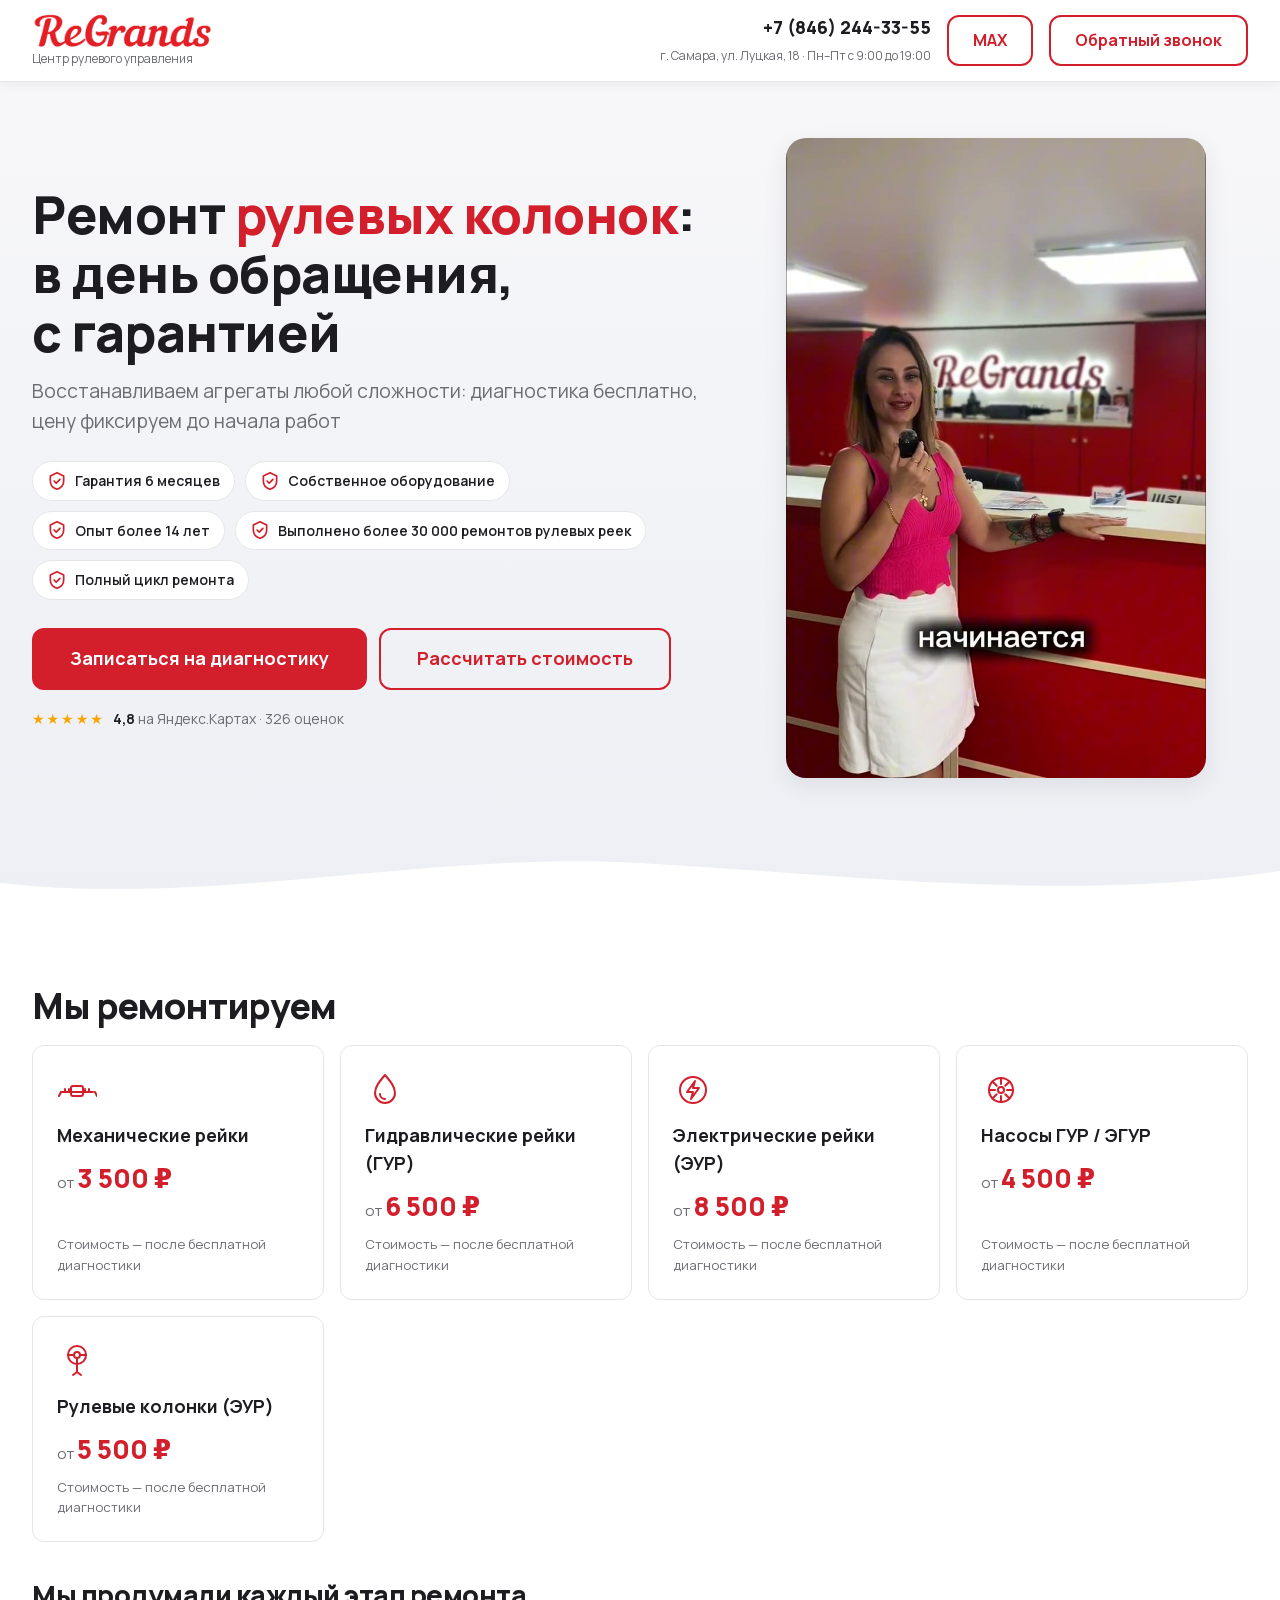
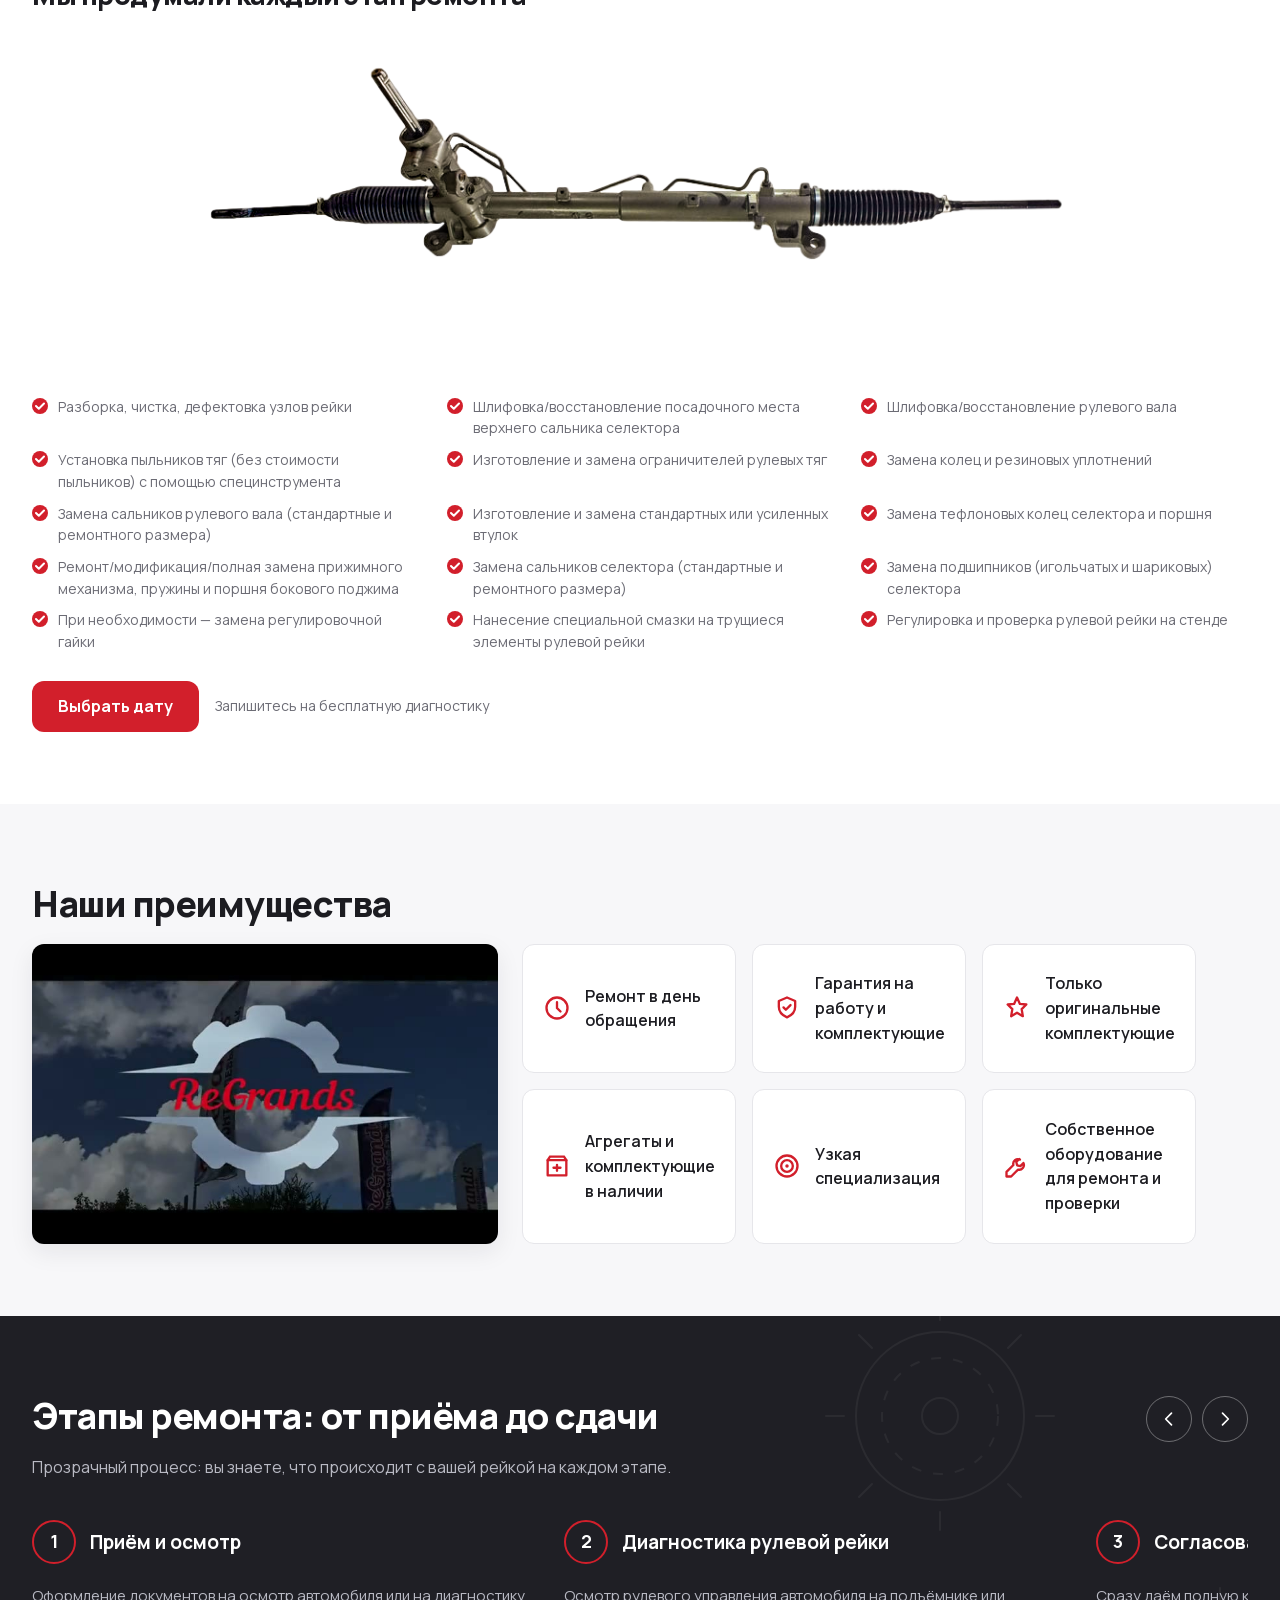
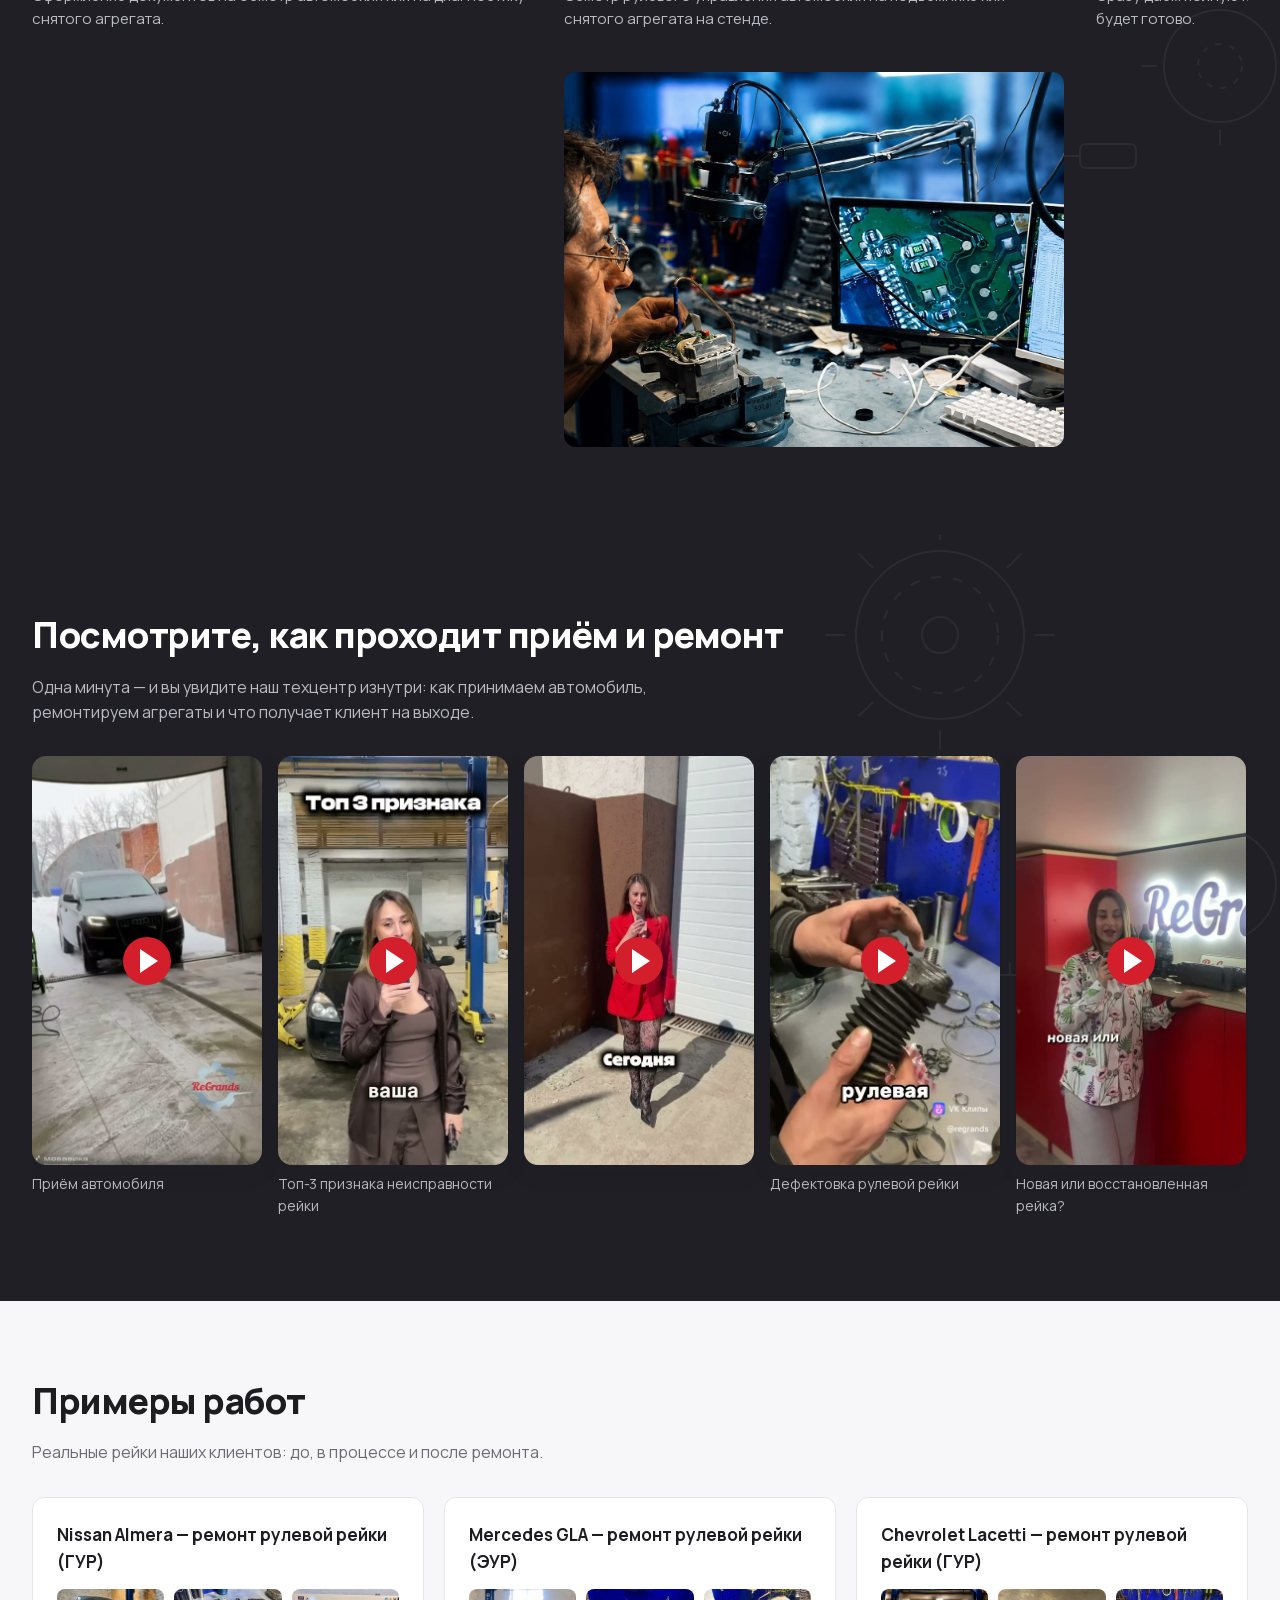
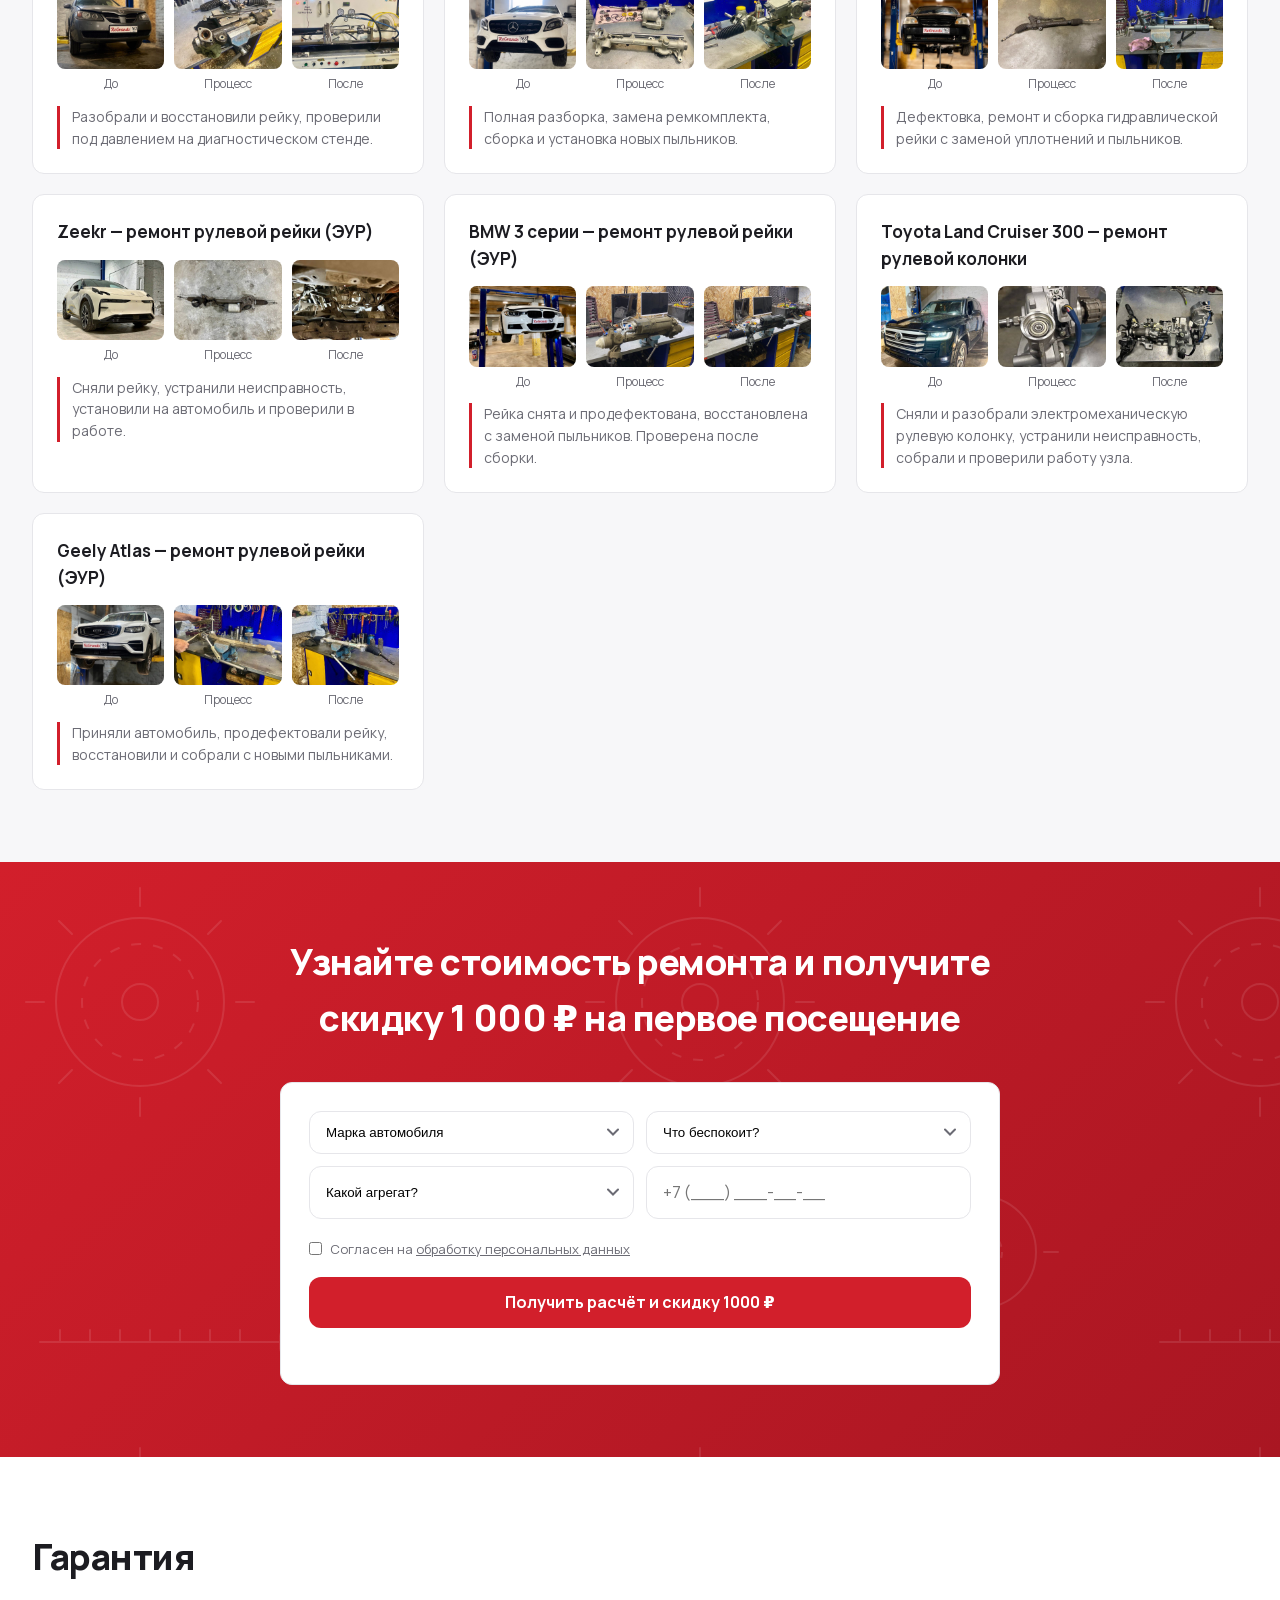
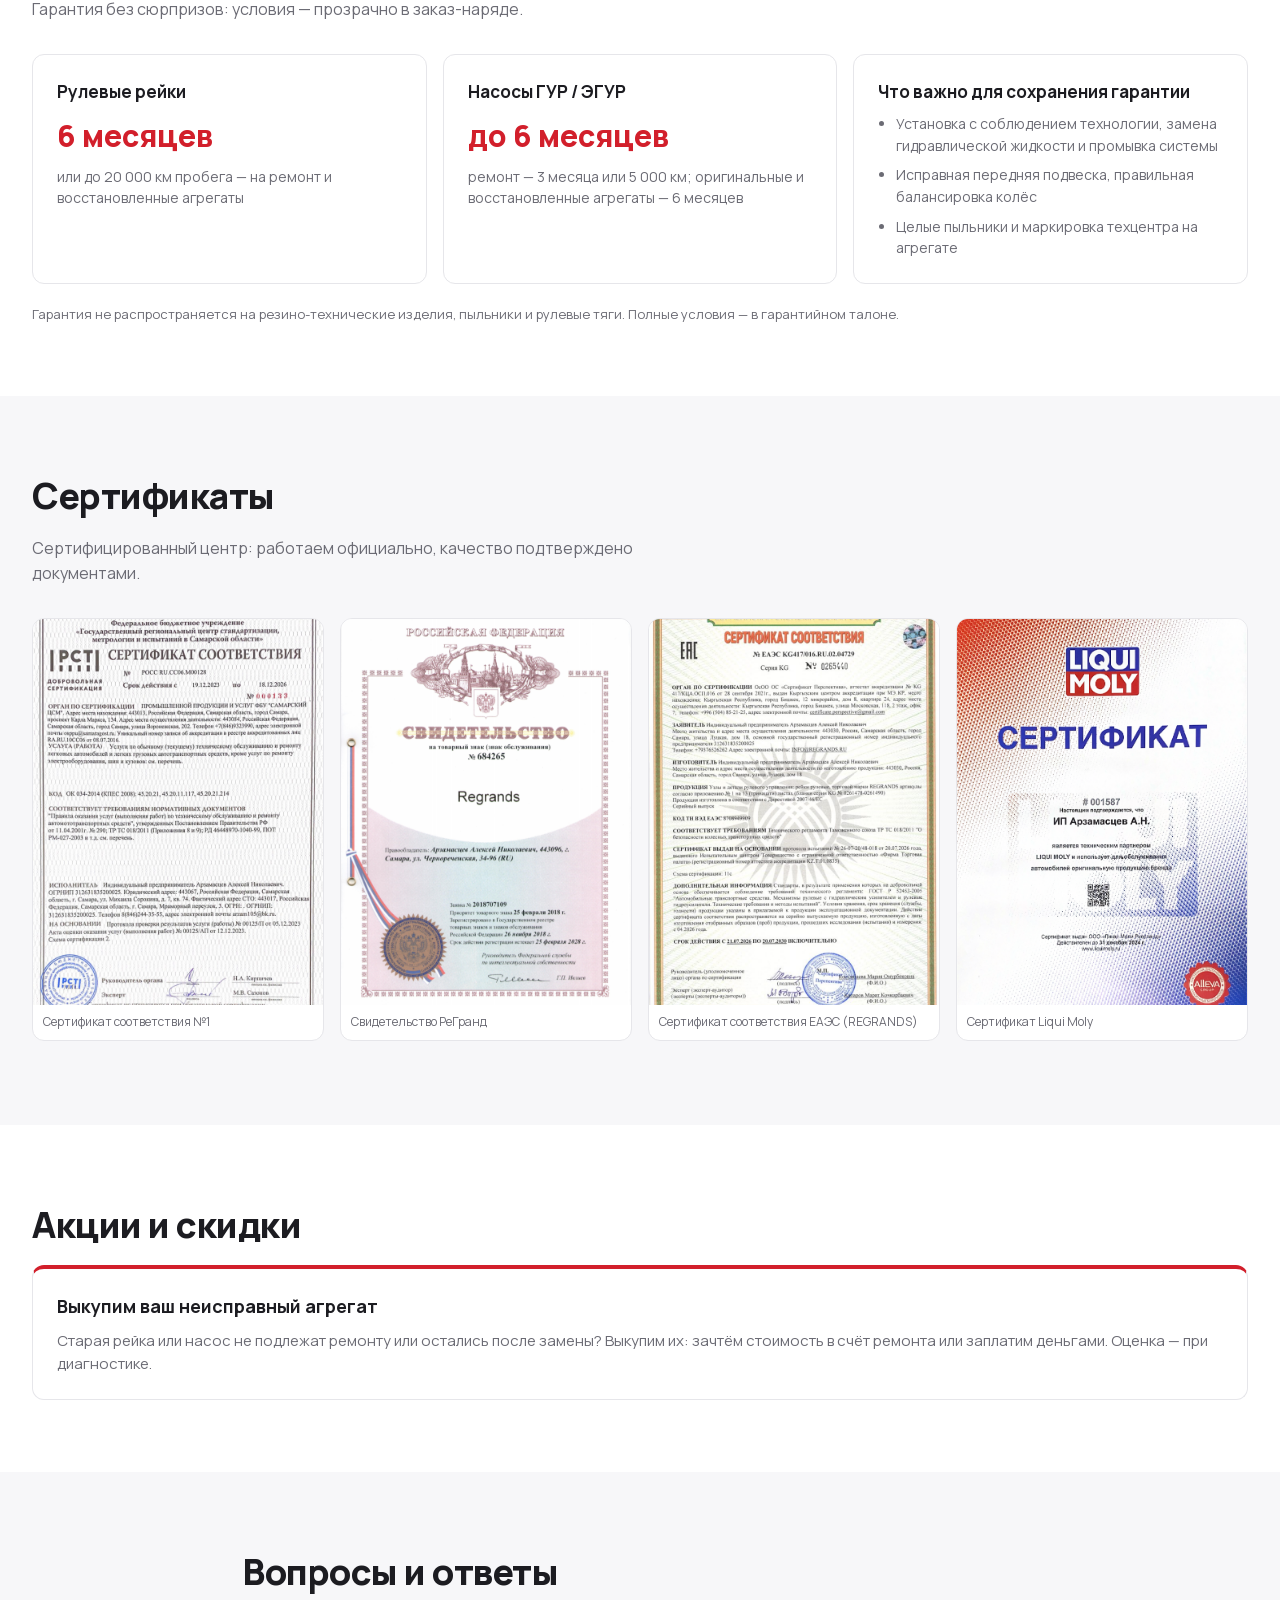
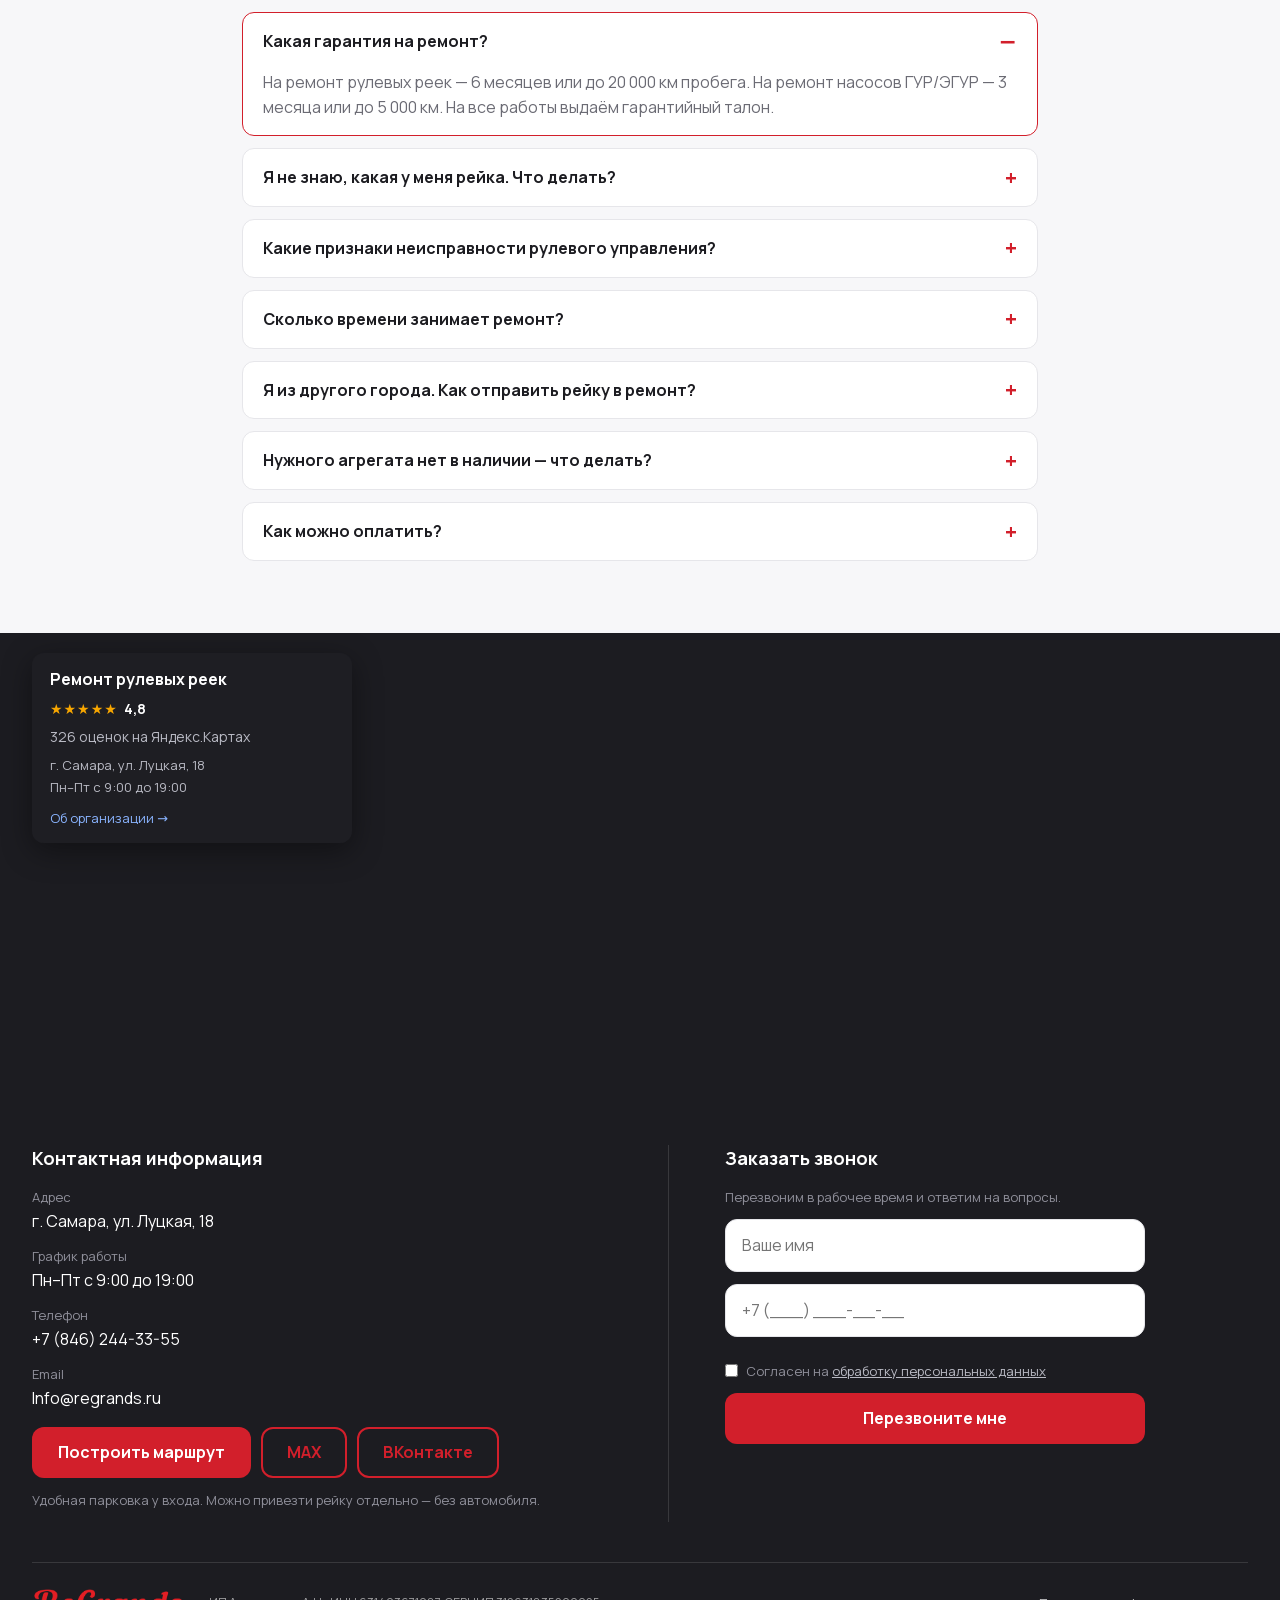
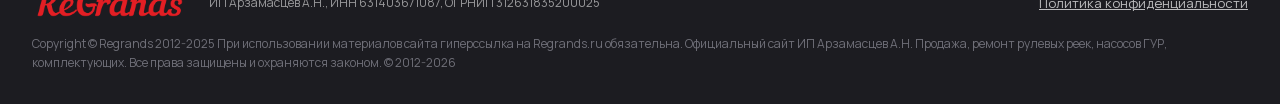
==== index.html @ 21b65273 "chore: preview — step 5 wording Co-Authored-By: Claude Fable 5 <noreply@anthropic.com>" ====
<!DOCTYPE html>
<html lang="ru-RU">
<head>
<meta charset="UTF-8">
<meta name="viewport" content="width=device-width, initial-scale=1">
<link rel="preload" href="wp-content/themes/regrand/assets/fonts/manrope-cyrillic.woff2" as="font" type="font/woff2" crossorigin>
<style>@font-face {
	font-family: 'Manrope';
	src: url('wp-content/themes/regrand/assets/fonts/manrope-cyrillic.woff2') format('woff2');
	font-weight: 200 800;
	font-display: swap;
	unicode-range: U+0400-045F, U+0490-0491, U+04B0-04B1, U+2116;
}
@font-face {
	font-family: 'Manrope';
	src: url('wp-content/themes/regrand/assets/fonts/manrope-latin.woff2') format('woff2');
	font-weight: 200 800;
	font-display: swap;
	unicode-range: U+0000-00FF, U+2000-206F, U+20AC, U+2122;
}

*, *::before, *::after { box-sizing: border-box; margin: 0; padding: 0; }
[hidden] { display: none !important; }

:root {
	--c-red: #d21f2b;
	--c-red-dark: #a91622;
	--c-red-light: #fdeaec;
	--c-ink: #1c1c21;
	--c-gray: #6b6b74;
	--c-line: #e6e6ea;
	--c-bg: #ffffff;
	--c-bg-soft: #f7f7f9;
	--radius: 12px;
	--shadow: 0 8px 24px rgba(28, 28, 33, .08);
	--container: 1440px;
	--font: 'Manrope', system-ui, -apple-system, 'Segoe UI', sans-serif;
}

html { scroll-behavior: smooth; }
body {
	font-family: var(--font);
	font-size: 16px;
	line-height: 1.55;
	color: var(--c-ink);
	background: var(--c-bg);
	-webkit-font-smoothing: antialiased;
}
img { max-width: 100%; height: auto; display: block; }
a { color: inherit; }
button { font: inherit; cursor: pointer; }
input, textarea { font: inherit; }

.container { max-width: var(--container); margin: 0 auto; padding: 0 20px; }
@media (min-width: 768px) {
	.container { padding: 0 32px; }
}

.btn {
	display: inline-flex;
	align-items: center;
	justify-content: center;
	gap: 8px;
	padding: 14px 24px;
	border-radius: var(--radius);
	border: 2px solid transparent;
	font-weight: 700;
	font-size: 16px;
	line-height: 1.2;
	text-decoration: none;
	text-align: center;
	transition: background .15s ease, color .15s ease, border-color .15s ease;
}
.btn--primary { background: var(--c-red); color: #fff; }
.btn--primary:hover { background: var(--c-red-dark); transform: translateY(-2px); box-shadow: 0 8px 20px rgba(210, 31, 43, .3); }
.btn { will-change: transform; }
.btn:active { transform: translateY(0); }
.btn--outline { background: transparent; color: var(--c-red); border-color: var(--c-red); }
.btn--outline:hover { background: var(--c-red-light); }
.btn--ghost { background: transparent; color: var(--c-ink); border-color: var(--c-line); }
.btn--ghost:hover { border-color: var(--c-red); color: var(--c-red); }
.btn--block { width: 100%; }
.btn--lg { padding: 18px 36px; font-size: 18px; }
.btn[disabled] { opacity: .5; cursor: not-allowed; }
.btn:focus { outline: none; }
.btn:focus-visible { outline: 3px solid rgba(210, 31, 43, .45); outline-offset: 2px; }

/* Шапка */
.site-header {
	border-bottom: 1px solid var(--c-line);
	background: var(--c-bg);
	position: sticky;
	top: 0;
	z-index: 100;
	box-shadow: 0 2px 12px rgba(28, 28, 33, .06);
}
.site-header__inner {
	display: flex;
	align-items: center;
	justify-content: space-between;
	gap: 12px;
	padding-top: 10px;
	padding-bottom: 10px;
}
.site-header__brand { text-decoration: none; min-width: 0; }
.site-header__logo-img { height: 30px; width: auto; display: block; }
.site-header__tagline { font-size: 11px; color: var(--c-gray); display: block; white-space: nowrap; overflow: hidden; text-overflow: ellipsis; }
.site-header__contacts { display: none; text-align: right; }
.site-header__phone { font-weight: 800; font-size: 18px; text-decoration: none; display: block; }
.site-header__phone:hover { color: var(--c-red); }
.site-header__schedule { font-size: 12px; color: var(--c-gray); }
.site-header__phone-btn {
	width: 44px;
	height: 44px;
	border-radius: 50%;
	background: var(--c-red);
	color: #fff;
	display: inline-flex;
	align-items: center;
	justify-content: center;
	flex-shrink: 0;
}
.site-header__phone-btn:active { background: var(--c-red-dark); }
.site-header__cta { display: none; }
.site-header__max { display: none; }
@media (min-width: 768px) {
	.site-header__inner { padding-top: 12px; padding-bottom: 12px; gap: 16px; }
	.site-header__logo-img { height: 38px; }
	.site-header__tagline { font-size: 12px; }
	.site-header__contacts { display: block; margin-left: auto; }
	.site-header__phone-btn { display: none; }
	.site-header__cta { display: inline-flex; }
	.site-header__max { display: inline-flex; }
}

/* Hero */
.hero { background: linear-gradient(180deg, var(--c-bg-soft) 0%, #edeff4 100%); overflow: hidden; position: relative; padding-bottom: 64px; }
.hero__wave { position: absolute; bottom: -1px; left: 0; right: 0; line-height: 0; pointer-events: none; }
.hero__wave svg { display: block; width: 100%; height: 64px; }
@media (prefers-reduced-motion: no-preference) {
	.hero__content { animation: hero-in .6s ease both; }
	.hero__media { animation: hero-in .6s ease .15s both; }
	@keyframes hero-in {
		from { opacity: 0; transform: translateY(20px); }
		to { opacity: 1; transform: none; }
	}
}
.hero__inner {
	display: grid;
	gap: 32px;
	padding-top: 16px;
	padding-bottom: 40px;
}
.hero__title {
	font-size: clamp(1.75rem, 4vw, 3.4rem);
	line-height: 1.15;
	font-weight: 800;
	letter-spacing: -.5px;
	margin-bottom: 16px;
	max-width: 24ch;
}
.hero__subtitle { font-size: clamp(1rem, 2vw, 1.2rem); color: var(--c-gray); margin-bottom: 24px; }
.hero__badges { list-style: none; display: flex; flex-wrap: wrap; gap: 10px; margin-bottom: 28px; }
.hero__badge {
	display: inline-flex;
	align-items: center;
	gap: 8px;
	background: #fff;
	border: 1px solid var(--c-line);
	border-radius: 100px;
	padding: 8px 14px;
	font-size: 14px;
	font-weight: 600;
}
.hero__badge svg { color: var(--c-red); flex-shrink: 0; }
.hero__rotate {
	color: var(--c-red);
	display: inline-block;
	transition: opacity .25s ease, transform .25s ease;
}
.hero__rotate.is-out { opacity: 0; transform: translateY(10px); }
.hero__actions { display: flex; flex-wrap: wrap; gap: 12px; }
.hero__rating {
	display: inline-flex;
	align-items: center;
	gap: 8px;
	margin-top: 18px;
	font-size: 14px;
	color: var(--c-gray);
	text-decoration: none;
}
.hero__rating b { color: var(--c-ink); }
.hero__rating:hover span:last-child { text-decoration: underline; }
.hero__rating-stars { color: #f7a600; letter-spacing: 2px; }
.hero__media { display: flex; justify-content: center; }
.hero__media img { border-radius: var(--radius); box-shadow: var(--shadow); width: 100%; object-fit: cover; }
.hero__video {
	width: 100%;
	max-width: 420px;
	aspect-ratio: 9/16;
	border-radius: 20px;
	background: var(--c-ink);
	box-shadow: var(--shadow);
	object-fit: cover;
}
.hero__secondary { margin-top: 16px; }
@media (min-width: 1024px) {
	.hero__inner { grid-template-columns: 1.15fr .85fr; align-items: center; padding-top: 56px; padding-bottom: 64px; }
}

/* Формы */
.lead-form__row { display: grid; gap: 12px; }
@media (min-width: 768px) {
	.lead-form__row { grid-template-columns: 1fr 1fr auto; }
}
.lead-form__input {
	padding: 13px 16px;
	border: 1px solid var(--c-line);
	border-radius: var(--radius);
	background: #fff;
	width: 100%;
}
.lead-form__input:focus { outline: 2px solid var(--c-red); outline-offset: -1px; border-color: transparent; }
.lead-form__input.is-invalid { border-color: var(--c-red); outline-color: var(--c-red); }
.consent { display: flex; align-items: flex-start; gap: 8px; font-size: 13px; color: var(--c-gray); margin-top: 12px; }
.consent input { margin-top: 3px; accent-color: var(--c-red); }
.consent a { color: var(--c-gray); }
.hp-field { position: absolute !important; left: -9999px !important; width: 1px; height: 1px; opacity: 0; }
.lead-form__status { margin-top: 12px; font-weight: 600; min-height: 1em; }
.lead-form__status.is-error { color: var(--c-red); }
.lead-form__status.is-success { color: #1d8a3c; }
</style>
<title>Регранд — ремонт рулевых реек в Самаре</title>
<meta name='robots' content='max-image-preview:large' />
<meta name="description" content="Ремонт рулевых реек в Самаре: механические, ГУР, ЭУР, рулевые колонки, насосы. Бесплатная диагностика, ремонт от 1 дня, гарантия 6 месяцев. Ул. Луцкая, 18.">
<meta property="og:type" content="website">
<meta property="og:locale" content="ru_RU">
<meta property="og:title" content="Регранд — ремонт рулевых реек в Самаре">
<meta property="og:description" content="Ремонт рулевых реек в Самаре: механические, ГУР, ЭУР, рулевые колонки, насосы. Бесплатная диагностика, ремонт от 1 дня, гарантия 6 месяцев. Ул. Луцкая, 18.">
<meta property="og:url" content="https://s3qnk.github.io/regrand-preview/">
<meta property="og:image" content="https://s3qnk.github.io/regrand-preview/wp-content/themes/regrand/assets/img/hero-placeholder.svg">
<link rel="icon" href="wp-content/themes/regrand/assets/img/favicon.svg" type="image/svg+xml">
<script type="application/ld+json">{"@context":"https://schema.org","@type":"AutoRepair","name":"Регранд — центр рулевого управления","description":"Ремонт рулевых реек в Самаре: механические, ГУР, ЭУР, рулевые колонки, насосы. Бесплатная диагностика, ремонт от 1 дня, гарантия 6 месяцев. Ул. Луцкая, 18.","url":"https://s3qnk.github.io/regrand-preview/","telephone":"+78462443355","address":{"@type":"PostalAddress","addressLocality":"Самара","streetAddress":"ул. Луцкая, 18","addressCountry":"RU"},"openingHours":"Mo-Su 09:00-19:00","priceRange":"₽₽"}</script>
<style id='wp-img-auto-sizes-contain-inline-css'>
img:is([sizes=auto i],[sizes^="auto," i]){contain-intrinsic-size:3000px 1500px}
/*# sourceURL=wp-img-auto-sizes-contain-inline-css */
</style>
<link rel="preload" as="style" href="wp-content/themes/regrand/assets/css/main.css" onload="this.onload=null;this.rel='stylesheet'"><noscript><link rel="stylesheet" href="wp-content/themes/regrand/assets/css/main.css"></noscript>
<style id='global-styles-inline-css'>
:root{--wp--preset--aspect-ratio--square: 1;--wp--preset--aspect-ratio--4-3: 4/3;--wp--preset--aspect-ratio--3-4: 3/4;--wp--preset--aspect-ratio--3-2: 3/2;--wp--preset--aspect-ratio--2-3: 2/3;--wp--preset--aspect-ratio--16-9: 16/9;--wp--preset--aspect-ratio--9-16: 9/16;--wp--preset--color--black: #000000;--wp--preset--color--cyan-bluish-gray: #abb8c3;--wp--preset--color--white: #ffffff;--wp--preset--color--pale-pink: #f78da7;--wp--preset--color--vivid-red: #cf2e2e;--wp--preset--color--luminous-vivid-orange: #ff6900;--wp--preset--color--luminous-vivid-amber: #fcb900;--wp--preset--color--light-green-cyan: #7bdcb5;--wp--preset--color--vivid-green-cyan: #00d084;--wp--preset--color--pale-cyan-blue: #8ed1fc;--wp--preset--color--vivid-cyan-blue: #0693e3;--wp--preset--color--vivid-purple: #9b51e0;--wp--preset--gradient--vivid-cyan-blue-to-vivid-purple: linear-gradient(135deg,rgb(6,147,227) 0%,rgb(155,81,224) 100%);--wp--preset--gradient--light-green-cyan-to-vivid-green-cyan: linear-gradient(135deg,rgb(122,220,180) 0%,rgb(0,208,130) 100%);--wp--preset--gradient--luminous-vivid-amber-to-luminous-vivid-orange: linear-gradient(135deg,rgb(252,185,0) 0%,rgb(255,105,0) 100%);--wp--preset--gradient--luminous-vivid-orange-to-vivid-red: linear-gradient(135deg,rgb(255,105,0) 0%,rgb(207,46,46) 100%);--wp--preset--gradient--very-light-gray-to-cyan-bluish-gray: linear-gradient(135deg,rgb(238,238,238) 0%,rgb(169,184,195) 100%);--wp--preset--gradient--cool-to-warm-spectrum: linear-gradient(135deg,rgb(74,234,220) 0%,rgb(151,120,209) 20%,rgb(207,42,186) 40%,rgb(238,44,130) 60%,rgb(251,105,98) 80%,rgb(254,248,76) 100%);--wp--preset--gradient--blush-light-purple: linear-gradient(135deg,rgb(255,206,236) 0%,rgb(152,150,240) 100%);--wp--preset--gradient--blush-bordeaux: linear-gradient(135deg,rgb(254,205,165) 0%,rgb(254,45,45) 50%,rgb(107,0,62) 100%);--wp--preset--gradient--luminous-dusk: linear-gradient(135deg,rgb(255,203,112) 0%,rgb(199,81,192) 50%,rgb(65,88,208) 100%);--wp--preset--gradient--pale-ocean: linear-gradient(135deg,rgb(255,245,203) 0%,rgb(182,227,212) 50%,rgb(51,167,181) 100%);--wp--preset--gradient--electric-grass: linear-gradient(135deg,rgb(202,248,128) 0%,rgb(113,206,126) 100%);--wp--preset--gradient--midnight: linear-gradient(135deg,rgb(2,3,129) 0%,rgb(40,116,252) 100%);--wp--preset--font-size--small: 13px;--wp--preset--font-size--medium: 20px;--wp--preset--font-size--large: 36px;--wp--preset--font-size--x-large: 42px;--wp--preset--spacing--20: 0.44rem;--wp--preset--spacing--30: 0.67rem;--wp--preset--spacing--40: 1rem;--wp--preset--spacing--50: 1.5rem;--wp--preset--spacing--60: 2.25rem;--wp--preset--spacing--70: 3.38rem;--wp--preset--spacing--80: 5.06rem;--wp--preset--shadow--natural: 6px 6px 9px rgba(0, 0, 0, 0.2);--wp--preset--shadow--deep: 12px 12px 50px rgba(0, 0, 0, 0.4);--wp--preset--shadow--sharp: 6px 6px 0px rgba(0, 0, 0, 0.2);--wp--preset--shadow--outlined: 6px 6px 0px -3px rgb(255, 255, 255), 6px 6px rgb(0, 0, 0);--wp--preset--shadow--crisp: 6px 6px 0px rgb(0, 0, 0);}:where(.is-layout-flex){gap: 0.5em;}:where(.is-layout-grid){gap: 0.5em;}body .is-layout-flex{display: flex;}.is-layout-flex{flex-wrap: wrap;align-items: center;}.is-layout-flex > :is(*, div){margin: 0;}body .is-layout-grid{display: grid;}.is-layout-grid > :is(*, div){margin: 0;}:where(.wp-block-columns.is-layout-flex){gap: 2em;}:where(.wp-block-columns.is-layout-grid){gap: 2em;}:where(.wp-block-post-template.is-layout-flex){gap: 1.25em;}:where(.wp-block-post-template.is-layout-grid){gap: 1.25em;}.has-black-color{color: var(--wp--preset--color--black) !important;}.has-cyan-bluish-gray-color{color: var(--wp--preset--color--cyan-bluish-gray) !important;}.has-white-color{color: var(--wp--preset--color--white) !important;}.has-pale-pink-color{color: var(--wp--preset--color--pale-pink) !important;}.has-vivid-red-color{color: var(--wp--preset--color--vivid-red) !important;}.has-luminous-vivid-orange-color{color: var(--wp--preset--color--luminous-vivid-orange) !important;}.has-luminous-vivid-amber-color{color: var(--wp--preset--color--luminous-vivid-amber) !important;}.has-light-green-cyan-color{color: var(--wp--preset--color--light-green-cyan) !important;}.has-vivid-green-cyan-color{color: var(--wp--preset--color--vivid-green-cyan) !important;}.has-pale-cyan-blue-color{color: var(--wp--preset--color--pale-cyan-blue) !important;}.has-vivid-cyan-blue-color{color: var(--wp--preset--color--vivid-cyan-blue) !important;}.has-vivid-purple-color{color: var(--wp--preset--color--vivid-purple) !important;}.has-black-background-color{background-color: var(--wp--preset--color--black) !important;}.has-cyan-bluish-gray-background-color{background-color: var(--wp--preset--color--cyan-bluish-gray) !important;}.has-white-background-color{background-color: var(--wp--preset--color--white) !important;}.has-pale-pink-background-color{background-color: var(--wp--preset--color--pale-pink) !important;}.has-vivid-red-background-color{background-color: var(--wp--preset--color--vivid-red) !important;}.has-luminous-vivid-orange-background-color{background-color: var(--wp--preset--color--luminous-vivid-orange) !important;}.has-luminous-vivid-amber-background-color{background-color: var(--wp--preset--color--luminous-vivid-amber) !important;}.has-light-green-cyan-background-color{background-color: var(--wp--preset--color--light-green-cyan) !important;}.has-vivid-green-cyan-background-color{background-color: var(--wp--preset--color--vivid-green-cyan) !important;}.has-pale-cyan-blue-background-color{background-color: var(--wp--preset--color--pale-cyan-blue) !important;}.has-vivid-cyan-blue-background-color{background-color: var(--wp--preset--color--vivid-cyan-blue) !important;}.has-vivid-purple-background-color{background-color: var(--wp--preset--color--vivid-purple) !important;}.has-black-border-color{border-color: var(--wp--preset--color--black) !important;}.has-cyan-bluish-gray-border-color{border-color: var(--wp--preset--color--cyan-bluish-gray) !important;}.has-white-border-color{border-color: var(--wp--preset--color--white) !important;}.has-pale-pink-border-color{border-color: var(--wp--preset--color--pale-pink) !important;}.has-vivid-red-border-color{border-color: var(--wp--preset--color--vivid-red) !important;}.has-luminous-vivid-orange-border-color{border-color: var(--wp--preset--color--luminous-vivid-orange) !important;}.has-luminous-vivid-amber-border-color{border-color: var(--wp--preset--color--luminous-vivid-amber) !important;}.has-light-green-cyan-border-color{border-color: var(--wp--preset--color--light-green-cyan) !important;}.has-vivid-green-cyan-border-color{border-color: var(--wp--preset--color--vivid-green-cyan) !important;}.has-pale-cyan-blue-border-color{border-color: var(--wp--preset--color--pale-cyan-blue) !important;}.has-vivid-cyan-blue-border-color{border-color: var(--wp--preset--color--vivid-cyan-blue) !important;}.has-vivid-purple-border-color{border-color: var(--wp--preset--color--vivid-purple) !important;}.has-vivid-cyan-blue-to-vivid-purple-gradient-background{background: var(--wp--preset--gradient--vivid-cyan-blue-to-vivid-purple) !important;}.has-light-green-cyan-to-vivid-green-cyan-gradient-background{background: var(--wp--preset--gradient--light-green-cyan-to-vivid-green-cyan) !important;}.has-luminous-vivid-amber-to-luminous-vivid-orange-gradient-background{background: var(--wp--preset--gradient--luminous-vivid-amber-to-luminous-vivid-orange) !important;}.has-luminous-vivid-orange-to-vivid-red-gradient-background{background: var(--wp--preset--gradient--luminous-vivid-orange-to-vivid-red) !important;}.has-very-light-gray-to-cyan-bluish-gray-gradient-background{background: var(--wp--preset--gradient--very-light-gray-to-cyan-bluish-gray) !important;}.has-cool-to-warm-spectrum-gradient-background{background: var(--wp--preset--gradient--cool-to-warm-spectrum) !important;}.has-blush-light-purple-gradient-background{background: var(--wp--preset--gradient--blush-light-purple) !important;}.has-blush-bordeaux-gradient-background{background: var(--wp--preset--gradient--blush-bordeaux) !important;}.has-luminous-dusk-gradient-background{background: var(--wp--preset--gradient--luminous-dusk) !important;}.has-pale-ocean-gradient-background{background: var(--wp--preset--gradient--pale-ocean) !important;}.has-electric-grass-gradient-background{background: var(--wp--preset--gradient--electric-grass) !important;}.has-midnight-gradient-background{background: var(--wp--preset--gradient--midnight) !important;}.has-small-font-size{font-size: var(--wp--preset--font-size--small) !important;}.has-medium-font-size{font-size: var(--wp--preset--font-size--medium) !important;}.has-large-font-size{font-size: var(--wp--preset--font-size--large) !important;}.has-x-large-font-size{font-size: var(--wp--preset--font-size--x-large) !important;}
/*# sourceURL=global-styles-inline-css */
</style>

</head>
<body class="home blog wp-theme-regrand">
<header class="site-header">
	<div class="container site-header__inner">
		<a href="index.html" class="site-header__brand">
			<img class="site-header__logo-img" src="wp-content/themes/regrand/assets/img/logo-regrands.png" alt="ReGrands — центр рулевого управления" width="446" height="93">
			<span class="site-header__tagline">Центр рулевого управления</span>
		</a>
		<div class="site-header__contacts">
			<a class="site-header__phone" href="tel:+78462443355">
				+7 (846) 244-33-55			</a>
			<span class="site-header__schedule">г. Самара, ул. Луцкая, 18 · Пн–Пт с 9:00 до 19:00</span>
		</div>
		<a class="site-header__phone-btn" href="tel:+78462443355" aria-label="Позвонить: +7 (846) 244-33-55">
			<svg width="22" height="22" viewBox="0 0 24 24" fill="none" aria-hidden="true"><path d="M5 4h4l2 5-2.5 1.5a12 12 0 0 0 5 5L15 13l5 2v4a2 2 0 0 1-2 2A16 16 0 0 1 3 6a2 2 0 0 1 2-2Z" stroke="currentColor" stroke-width="2" stroke-linejoin="round"/></svg>
		</a>
					<a class="btn btn--outline site-header__max" href="https://max.ru/u/f9LHodD0cOKI0WPbhuxXiKWs1xZpZC6nUwHiPnHPZtQZX6oqGKMk47YAbSw" target="_blank" rel="noopener" data-messenger aria-label="Написать в MAX">MAX</a>
				<button type="button" class="btn btn--outline site-header__cta" data-modal="callback">Обратный звонок</button>
	</div>
</header>
<main>
<section class="hero" id="hero">
	<div class="container hero__inner">
		<div class="hero__content">
			<h1 class="hero__title">Ремонт <span class="hero__rotate" data-rotate="[&quot;\u0440\u0443\u043b\u0435\u0432\u044b\u0445 \u0440\u0435\u0435\u043a&quot;,&quot;\u0440\u0443\u043b\u0435\u0432\u044b\u0445 \u043a\u043e\u043b\u043e\u043d\u043e\u043a&quot;,&quot;\u043d\u0430\u0441\u043e\u0441\u043e\u0432 \u0413\u0423\u0420\/\u042d\u0413\u0423\u0420&quot;]">рулевых реек</span>: в день обращения, с гарантией</h1>
			<p class="hero__subtitle">Восстанавливаем агрегаты любой сложности: диагностика бесплатно, цену фиксируем до начала работ</p>
			<ul class="hero__badges">
									<li class="hero__badge">
						<svg width="20" height="20" viewBox="0 0 24 24" fill="none" aria-hidden="true"><path d="M12 2 4 6v6c0 5 3.4 8.4 8 10 4.6-1.6 8-5 8-10V6l-8-4Z" stroke="currentColor" stroke-width="2" stroke-linejoin="round"/><path d="m8.5 12 2.5 2.5 4.5-4.5" stroke="currentColor" stroke-width="2" stroke-linecap="round" stroke-linejoin="round"/></svg>
						Гарантия 6 месяцев					</li>
									<li class="hero__badge">
						<svg width="20" height="20" viewBox="0 0 24 24" fill="none" aria-hidden="true"><path d="M12 2 4 6v6c0 5 3.4 8.4 8 10 4.6-1.6 8-5 8-10V6l-8-4Z" stroke="currentColor" stroke-width="2" stroke-linejoin="round"/><path d="m8.5 12 2.5 2.5 4.5-4.5" stroke="currentColor" stroke-width="2" stroke-linecap="round" stroke-linejoin="round"/></svg>
						Собственное оборудование					</li>
									<li class="hero__badge">
						<svg width="20" height="20" viewBox="0 0 24 24" fill="none" aria-hidden="true"><path d="M12 2 4 6v6c0 5 3.4 8.4 8 10 4.6-1.6 8-5 8-10V6l-8-4Z" stroke="currentColor" stroke-width="2" stroke-linejoin="round"/><path d="m8.5 12 2.5 2.5 4.5-4.5" stroke="currentColor" stroke-width="2" stroke-linecap="round" stroke-linejoin="round"/></svg>
						Опыт более 14 лет					</li>
									<li class="hero__badge">
						<svg width="20" height="20" viewBox="0 0 24 24" fill="none" aria-hidden="true"><path d="M12 2 4 6v6c0 5 3.4 8.4 8 10 4.6-1.6 8-5 8-10V6l-8-4Z" stroke="currentColor" stroke-width="2" stroke-linejoin="round"/><path d="m8.5 12 2.5 2.5 4.5-4.5" stroke="currentColor" stroke-width="2" stroke-linecap="round" stroke-linejoin="round"/></svg>
						Выполнено более 30 000 ремонтов рулевых реек					</li>
									<li class="hero__badge">
						<svg width="20" height="20" viewBox="0 0 24 24" fill="none" aria-hidden="true"><path d="M12 2 4 6v6c0 5 3.4 8.4 8 10 4.6-1.6 8-5 8-10V6l-8-4Z" stroke="currentColor" stroke-width="2" stroke-linejoin="round"/><path d="m8.5 12 2.5 2.5 4.5-4.5" stroke="currentColor" stroke-width="2" stroke-linecap="round" stroke-linejoin="round"/></svg>
						Полный цикл ремонта					</li>
							</ul>
			<div class="hero__actions">
				<button type="button" class="btn btn--primary btn--lg" data-modal="diagnostic">Записаться на диагностику</button>
				<a class="btn btn--outline btn--lg" href="index.html#quiz">Рассчитать стоимость</a>
			</div>
							<a class="hero__rating" href="https://yandex.ru/maps/org/remont_rulevykh_reyek/232952442705/" target="_blank" rel="noopener">
					<span class="hero__rating-stars" aria-hidden="true">★★★★★</span>
					<span><b>4,8</b> на Яндекс.Картах · 326 оценок</span>
				</a>
					</div>
		<div class="hero__media">
							<video class="hero__video" autoplay muted loop playsinline preload="metadata"
					width="360" height="640"
					onclick="this.muted=!this.muted"
					title="Нажмите, чтобы включить или выключить звук"
					poster="wp-content/uploads/2026/07/regrands-priem-poster.jpg">
					<source src="wp-content/uploads/2026/07/regrands-priem-klientov.mp4" type="video/mp4">
				</video>
					</div>
	</div>
	<div class="hero__wave" aria-hidden="true">
		<svg viewBox="0 0 1440 64" preserveAspectRatio="none" focusable="false">
			<path d="M0 40 C240 64 480 8 720 20 C960 32 1200 60 1440 28 L1440 64 L0 64 Z" fill="#ffffff"/>
		</svg>
	</div>
</section>
<section class="section services" id="services">
	<div class="container">
		<h2 class="section__title">Мы ремонтируем</h2>
		<div class="services__grid">
							<article class="card service-card">
					<span class="service-card__icon" aria-hidden="true"><svg viewBox="0 0 40 40" fill="none" stroke="currentColor" stroke-width="2" stroke-linecap="round" stroke-linejoin="round"><path d="M4 22h32"/><path d="M4 22l-2 4m36-4 2 4"/><rect x="14" y="16" width="12" height="10" rx="2"/><path d="M8 22v-3m4 3v-3m16 3v-3m4 3v-3"/></svg></span>
					<h3 class="service-card__title">Механические рейки</h3>
					<p class="service-card__price">от <strong>3 500 ₽</strong></p>
					<p class="service-card__note">Стоимость — после бесплатной диагностики</p>
				</article>
							<article class="card service-card">
					<span class="service-card__icon" aria-hidden="true"><svg viewBox="0 0 40 40" fill="none" stroke="currentColor" stroke-width="2" stroke-linecap="round" stroke-linejoin="round"><path d="M20 5c6 7 10 12 10 18a10 10 0 1 1-20 0c0-6 4-11 10-18Z"/><path d="M15 24a5 5 0 0 0 5 5"/></svg></span>
					<h3 class="service-card__title">Гидравлические рейки (ГУР)</h3>
					<p class="service-card__price">от <strong>6 500 ₽</strong></p>
					<p class="service-card__note">Стоимость — после бесплатной диагностики</p>
				</article>
							<article class="card service-card">
					<span class="service-card__icon" aria-hidden="true"><svg viewBox="0 0 40 40" fill="none" stroke="currentColor" stroke-width="2" stroke-linecap="round" stroke-linejoin="round"><circle cx="20" cy="20" r="13"/><path d="M22 11l-8 11h6l-2 7 8-11h-6l2-7Z"/></svg></span>
					<h3 class="service-card__title">Электрические рейки (ЭУР)</h3>
					<p class="service-card__price">от <strong>8 500 ₽</strong></p>
					<p class="service-card__note">Стоимость — после бесплатной диагностики</p>
				</article>
							<article class="card service-card">
					<span class="service-card__icon" aria-hidden="true"><svg viewBox="0 0 40 40" fill="none" stroke="currentColor" stroke-width="2" stroke-linecap="round" stroke-linejoin="round"><circle cx="20" cy="20" r="12"/><circle cx="20" cy="20" r="3"/><path d="M20 8v6m8.5-2.5-4.2 4.2M32 20h-6m2.5 8.5-4.2-4.2M20 32v-6m-8.5 2.5 4.2-4.2M8 20h6m-2.5-8.5 4.2 4.2"/></svg></span>
					<h3 class="service-card__title">Насосы ГУР / ЭГУР</h3>
					<p class="service-card__price">от <strong>4 500 ₽</strong></p>
					<p class="service-card__note">Стоимость — после бесплатной диагностики</p>
				</article>
							<article class="card service-card">
					<span class="service-card__icon" aria-hidden="true"><svg viewBox="0 0 40 40" fill="none" stroke="currentColor" stroke-width="2" stroke-linecap="round" stroke-linejoin="round"><circle cx="20" cy="14" r="9"/><circle cx="20" cy="14" r="3"/><path d="M20 17v14m-4 3 4-3 4 3"/><path d="M11 14h6m6 0h6"/></svg></span>
					<h3 class="service-card__title">Рулевые колонки (ЭУР)</h3>
					<p class="service-card__price">от <strong>5 500 ₽</strong></p>
					<p class="service-card__note">Стоимость — после бесплатной диагностики</p>
				</article>
					</div>
		<div class="services__includes">
			<h3 class="services__includes-title">Мы продумали каждый этап ремонта</h3>
							<img class="services__includes-photo" src="wp-content/uploads/2026/08/reika-standart.png" alt="Рулевая рейка" loading="lazy" width="860" height="330">
						<ul class="services__includes-list">
				<li>Разборка, чистка, дефектовка узлов рейки</li>
				<li>Шлифовка/восстановление посадочного места верхнего сальника селектора</li>
				<li>Шлифовка/восстановление рулевого вала</li>
				<li>Установка пыльников тяг (без стоимости пыльников) с помощью специнструмента</li>
				<li>Изготовление и замена ограничителей рулевых тяг</li>
				<li>Замена колец и резиновых уплотнений</li>
				<li>Замена сальников рулевого вала (стандартные и ремонтного размера)</li>
				<li>Изготовление и замена стандартных или усиленных втулок</li>
				<li>Замена тефлоновых колец селектора и поршня</li>
				<li>Ремонт/модификация/полная замена прижимного механизма, пружины и поршня бокового поджима</li>
				<li>Замена сальников селектора (стандартные и ремонтного размера)</li>
				<li>Замена подшипников (игольчатых и шариковых) селектора</li>
				<li>При необходимости — замена регулировочной гайки</li>
				<li>Нанесение специальной смазки на трущиеся элементы рулевой рейки</li>
				<li>Регулировка и проверка рулевой рейки на стенде</li>
			</ul>
		</div>
		<div class="services__cta">
			<button type="button" class="btn btn--primary" data-modal="diagnostic">Выбрать дату</button>
			<span class="services__cta-note">Запишитесь на бесплатную диагностику</span>
		</div>
	</div>
</section>
<section class="section section--soft benefits" id="benefits">
	<div class="container">
		<h2 class="section__title">Наши преимущества</h2>
		<div class="benefits__layout benefits__layout--video">
			<div class="benefits__grid">
									<div class="benefit">
						<span class="benefit__icon" aria-hidden="true"><svg viewBox="0 0 24 24" fill="none"><circle cx="12" cy="12" r="9" stroke="currentColor" stroke-width="2"/><path d="M12 7v5l3 3" stroke="currentColor" stroke-width="2" stroke-linecap="round"/></svg></span>
						<span class="benefit__text">Ремонт в день обращения</span>
					</div>
									<div class="benefit">
						<span class="benefit__icon" aria-hidden="true"><svg viewBox="0 0 24 24" fill="none"><path d="M12 3 5 6v5c0 4.4 3 7.4 7 9 4-1.6 7-4.6 7-9V6l-7-3Z" stroke="currentColor" stroke-width="2" stroke-linejoin="round"/><path d="m9 11.5 2 2 4-4" stroke="currentColor" stroke-width="2" stroke-linecap="round" stroke-linejoin="round"/></svg></span>
						<span class="benefit__text">Гарантия на работу и комплектующие</span>
					</div>
									<div class="benefit">
						<span class="benefit__icon" aria-hidden="true"><svg viewBox="0 0 24 24" fill="none"><path d="m12 3 2.5 5.5L20 9l-4 4 1 6-5-3-5 3 1-6-4-4 5.5-.5L12 3Z" stroke="currentColor" stroke-width="2" stroke-linejoin="round"/></svg></span>
						<span class="benefit__text">Только оригинальные комплектующие</span>
					</div>
									<div class="benefit">
						<span class="benefit__icon" aria-hidden="true"><svg viewBox="0 0 24 24" fill="none"><path d="M4 7h16v13H4z" stroke="currentColor" stroke-width="2" stroke-linejoin="round"/><path d="M4 7l2-3h12l2 3M12 11v5m-3-2.5h6" stroke="currentColor" stroke-width="2" stroke-linecap="round"/></svg></span>
						<span class="benefit__text">Агрегаты и комплектующие в наличии</span>
					</div>
									<div class="benefit">
						<span class="benefit__icon" aria-hidden="true"><svg viewBox="0 0 24 24" fill="none"><circle cx="12" cy="12" r="9" stroke="currentColor" stroke-width="2"/><circle cx="12" cy="12" r="5" stroke="currentColor" stroke-width="2"/><circle cx="12" cy="12" r="1.5" fill="currentColor"/></svg></span>
						<span class="benefit__text">Узкая специализация</span>
					</div>
									<div class="benefit">
						<span class="benefit__icon" aria-hidden="true"><svg viewBox="0 0 24 24" fill="none"><path d="M14.5 6.5a4 4 0 0 0-5.6 4.6L3 17v4h4l5.9-5.9a4 4 0 0 0 4.6-5.6l-2.6 2.6-2.8-.7-.7-2.8 2.6-2.6Z" stroke="currentColor" stroke-width="2" stroke-linejoin="round"/></svg></span>
						<span class="benefit__text">Собственное оборудование для ремонта и проверки</span>
					</div>
							</div>
							<video class="benefits__video" autoplay muted loop playsinline preload="metadata"
					onclick="this.muted=!this.muted"
					title="Нажмите, чтобы включить или выключить звук"
					poster="wp-content/uploads/2026/08/benefits-video.jpg">
					<source src="wp-content/uploads/2026/08/benefits-video.mp4" type="video/mp4">
				</video>
					</div>
	</div>
</section>
<section class="section section--dark process" id="process" data-carousel>
	<div class="container">
		<div class="process__topbar">
			<div>
				<h2 class="section__title">Этапы ремонта: от приёма до сдачи</h2>
				<p class="section__subtitle">Прозрачный процесс: вы знаете, что происходит с вашей рейкой на каждом этапе.</p>
			</div>
			<div class="carousel-nav">
				<button type="button" class="carousel-btn" data-carousel-prev aria-label="Предыдущий этап">
					<svg width="20" height="20" viewBox="0 0 24 24" fill="none" aria-hidden="true"><path d="M15 5l-7 7 7 7" stroke="currentColor" stroke-width="2" stroke-linecap="round" stroke-linejoin="round"/></svg>
				</button>
				<button type="button" class="carousel-btn" data-carousel-next aria-label="Следующий этап">
					<svg width="20" height="20" viewBox="0 0 24 24" fill="none" aria-hidden="true"><path d="M9 5l7 7-7 7" stroke="currentColor" stroke-width="2" stroke-linecap="round" stroke-linejoin="round"/></svg>
				</button>
			</div>
		</div>
		<ol class="process__list" data-carousel-track>
							<li class="process__step">
					<div class="process__head">
						<span class="process__num">1</span>
						<h3 class="process__title">Приём и осмотр</h3>
					</div>
					<p class="process__text">Оформление документов на осмотр автомобиля или на диагностику снятого агрегата.</p>
									</li>
							<li class="process__step">
					<div class="process__head">
						<span class="process__num">2</span>
						<h3 class="process__title">Диагностика рулевой рейки</h3>
					</div>
					<p class="process__text">Осмотр рулевого управления автомобиля на подъёмнике или снятого агрегата на стенде.</p>
											<img class="process__photo" src="wp-content/uploads/2026/08/step-2-diagnostika.jpg" alt="Диагностика рулевой рейки" loading="lazy" width="520" height="390">
									</li>
							<li class="process__step">
					<div class="process__head">
						<span class="process__num">3</span>
						<h3 class="process__title">Согласование</h3>
					</div>
					<p class="process__text">Сразу даём полную картину: что сделаем, сколько стоит, когда будет готово.</p>
									</li>
							<li class="process__step">
					<div class="process__head">
						<span class="process__num">4</span>
						<h3 class="process__title">Ремонт</h3>
					</div>
					<p class="process__text">Полное восстановление рулевой рейки: точная дефектовка, профессиональная обработка поверхностей, установка оригинальных компонентов.</p>
											<img class="process__photo" src="wp-content/uploads/2026/08/step-4-remont.jpg" alt="Ремонт" loading="lazy" width="520" height="390">
									</li>
							<li class="process__step">
					<div class="process__head">
						<span class="process__num">5</span>
						<h3 class="process__title">Финальная проверка и выдача</h3>
					</div>
					<p class="process__text">Проверка рулевой рейки на стендах.</p>
											<img class="process__photo" src="wp-content/uploads/2026/08/step-5-proverka.jpg" alt="Финальная проверка и выдача" loading="lazy" width="520" height="390">
									</li>
					</ol>
	</div>
</section>
<section class="section section--dark video" id="video">
	<div class="container">
		<h2 class="section__title">Посмотрите, как проходит приём и ремонт</h2>
		<p class="section__subtitle">Одна минута — и вы увидите наш техцентр изнутри: как принимаем автомобиль, ремонтируем агрегаты и что получает клиент на выходе.</p>
		<div class="video__extra">
							<div class="video-tile">
					<div class="video-facade video-facade--tile"
													data-video-mp4="https://s3qnk.github.io/regrand-preview/wp-content/uploads/2026/07/local-video-1.mp4"
												role="button" tabindex="0" aria-label="Смотреть видео"
						style="background-image:url(wp-content/uploads/2026/07/local-poster-1.jpg)">
						<span class="video-facade__btn" aria-hidden="true"></span>
					</div>
											<p class="video-tile__label">Приём автомобиля</p>
									</div>
							<div class="video-tile">
					<div class="video-facade video-facade--tile"
													data-video-mp4="https://s3qnk.github.io/regrand-preview/wp-content/uploads/2026/07/local-video-2.mp4"
												role="button" tabindex="0" aria-label="Смотреть видео"
						style="background-image:url(wp-content/uploads/2026/07/local-poster-2.jpg)">
						<span class="video-facade__btn" aria-hidden="true"></span>
					</div>
											<p class="video-tile__label">Топ-3 признака неисправности рейки</p>
									</div>
							<div class="video-tile">
					<div class="video-facade video-facade--tile"
													data-video-mp4="https://s3qnk.github.io/regrand-preview/wp-content/uploads/2026/07/local-video-3.mp4"
												role="button" tabindex="0" aria-label="Смотреть видео"
						style="background-image:url(wp-content/uploads/2026/07/local-poster-3.jpg)">
						<span class="video-facade__btn" aria-hidden="true"></span>
					</div>
									</div>
							<div class="video-tile">
					<div class="video-facade video-facade--tile"
													data-video-mp4="https://s3qnk.github.io/regrand-preview/wp-content/uploads/2026/07/local-video-4.mp4"
												role="button" tabindex="0" aria-label="Смотреть видео"
						style="background-image:url(wp-content/uploads/2026/07/local-poster-4.jpg)">
						<span class="video-facade__btn" aria-hidden="true"></span>
					</div>
											<p class="video-tile__label">Дефектовка рулевой рейки</p>
									</div>
							<div class="video-tile">
					<div class="video-facade video-facade--tile"
													data-video-mp4="https://s3qnk.github.io/regrand-preview/wp-content/uploads/2026/07/local-video-5.mp4"
												role="button" tabindex="0" aria-label="Смотреть видео"
						style="background-image:url(wp-content/uploads/2026/07/local-poster-5.jpg)">
						<span class="video-facade__btn" aria-hidden="true"></span>
					</div>
											<p class="video-tile__label">Новая или восстановленная рейка?</p>
									</div>
							<div class="video-tile">
					<div class="video-facade video-facade--tile"
													data-video-mp4="https://s3qnk.github.io/regrand-preview/wp-content/uploads/2026/07/local-video-6.mp4"
												role="button" tabindex="0" aria-label="Смотреть видео"
						style="background-image:url(wp-content/uploads/2026/07/local-poster-6.jpg)">
						<span class="video-facade__btn" aria-hidden="true"></span>
					</div>
											<p class="video-tile__label">Стучит рейка — что делать?</p>
									</div>
					</div>
	</div>
</section>
<section class="section section--soft cases" id="cases">
	<div class="container">
		<h2 class="section__title">Примеры работ</h2>
		<p class="section__subtitle">Реальные рейки наших клиентов: до, в процессе и после ремонта.</p>
		<div class="cases__list">
												<article class="card case">
						<h3 class="case__title">Nissan Almera — ремонт рулевой рейки (ГУР)</h3>
						<div class="case__photos">
															<figure class="case__photo">
									<a href="wp-content/uploads/2026/07/almera-priem.jpg" class="case__photo-link" data-lightbox="case-59" aria-label="Открыть фото: До">
										<img src="wp-content/uploads/2026/07/almera-priem-640x480.jpg" alt="Nissan Almera — ремонт рулевой рейки (ГУР) — до" loading="lazy" width="320" height="240">
									</a>
									<figcaption>До</figcaption>
								</figure>
															<figure class="case__photo">
									<a href="wp-content/uploads/2026/07/almera-process.jpg" class="case__photo-link" data-lightbox="case-59" aria-label="Открыть фото: Процесс">
										<img src="wp-content/uploads/2026/07/almera-process-640x480.jpg" alt="Nissan Almera — ремонт рулевой рейки (ГУР) — процесс" loading="lazy" width="320" height="240">
									</a>
									<figcaption>Процесс</figcaption>
								</figure>
															<figure class="case__photo">
									<a href="wp-content/uploads/2026/07/almera-after.jpg" class="case__photo-link" data-lightbox="case-59" aria-label="Открыть фото: После">
										<img src="wp-content/uploads/2026/07/almera-after-640x480.jpg" alt="Nissan Almera — ремонт рулевой рейки (ГУР) — после" loading="lazy" width="320" height="240">
									</a>
									<figcaption>После</figcaption>
								</figure>
													</div>
																			<p class="case__comment">Разобрали и восстановили рейку, проверили под давлением на диагностическом стенде.</p>
											</article>
									<article class="card case">
						<h3 class="case__title">Mercedes GLA — ремонт рулевой рейки (ЭУР)</h3>
						<div class="case__photos">
															<figure class="case__photo">
									<a href="wp-content/uploads/2026/07/gla-priem.jpg" class="case__photo-link" data-lightbox="case-55" aria-label="Открыть фото: До">
										<img src="wp-content/uploads/2026/07/gla-priem-640x480.jpg" alt="Mercedes GLA — ремонт рулевой рейки (ЭУР) — до" loading="lazy" width="320" height="240">
									</a>
									<figcaption>До</figcaption>
								</figure>
															<figure class="case__photo">
									<a href="wp-content/uploads/2026/07/gla-process.jpg" class="case__photo-link" data-lightbox="case-55" aria-label="Открыть фото: Процесс">
										<img src="wp-content/uploads/2026/07/gla-process-640x480.jpg" alt="Mercedes GLA — ремонт рулевой рейки (ЭУР) — процесс" loading="lazy" width="320" height="240">
									</a>
									<figcaption>Процесс</figcaption>
								</figure>
															<figure class="case__photo">
									<a href="wp-content/uploads/2026/07/gla-after.jpg" class="case__photo-link" data-lightbox="case-55" aria-label="Открыть фото: После">
										<img src="wp-content/uploads/2026/07/gla-after-640x480.jpg" alt="Mercedes GLA — ремонт рулевой рейки (ЭУР) — после" loading="lazy" width="320" height="240">
									</a>
									<figcaption>После</figcaption>
								</figure>
													</div>
																			<p class="case__comment">Полная разборка, замена ремкомплекта, сборка и установка новых пыльников.</p>
											</article>
									<article class="card case">
						<h3 class="case__title">Chevrolet Lacetti — ремонт рулевой рейки (ГУР)</h3>
						<div class="case__photos">
															<figure class="case__photo">
									<a href="wp-content/uploads/2026/07/lacetti-priem.jpg" class="case__photo-link" data-lightbox="case-51" aria-label="Открыть фото: До">
										<img src="wp-content/uploads/2026/07/lacetti-priem-640x480.jpg" alt="Chevrolet Lacetti — ремонт рулевой рейки (ГУР) — до" loading="lazy" width="320" height="240">
									</a>
									<figcaption>До</figcaption>
								</figure>
															<figure class="case__photo">
									<a href="wp-content/uploads/2026/07/lacetti-process.jpg" class="case__photo-link" data-lightbox="case-51" aria-label="Открыть фото: Процесс">
										<img src="wp-content/uploads/2026/07/lacetti-process-640x480.jpg" alt="Chevrolet Lacetti — ремонт рулевой рейки (ГУР) — процесс" loading="lazy" width="320" height="240">
									</a>
									<figcaption>Процесс</figcaption>
								</figure>
															<figure class="case__photo">
									<a href="wp-content/uploads/2026/07/lacetti-after.jpg" class="case__photo-link" data-lightbox="case-51" aria-label="Открыть фото: После">
										<img src="wp-content/uploads/2026/07/lacetti-after.jpg" alt="Chevrolet Lacetti — ремонт рулевой рейки (ГУР) — после" loading="lazy" width="320" height="240">
									</a>
									<figcaption>После</figcaption>
								</figure>
													</div>
																			<p class="case__comment">Дефектовка, ремонт и сборка гидравлической рейки с заменой уплотнений и пыльников.</p>
											</article>
									<article class="card case">
						<h3 class="case__title">Zeekr — ремонт рулевой рейки (ЭУР)</h3>
						<div class="case__photos">
															<figure class="case__photo">
									<a href="wp-content/uploads/2026/07/zeekr-priem.jpg" class="case__photo-link" data-lightbox="case-47" aria-label="Открыть фото: До">
										<img src="wp-content/uploads/2026/07/zeekr-priem-640x480.jpg" alt="Zeekr — ремонт рулевой рейки (ЭУР) — до" loading="lazy" width="320" height="240">
									</a>
									<figcaption>До</figcaption>
								</figure>
															<figure class="case__photo">
									<a href="wp-content/uploads/2026/07/zeekr-process.jpg" class="case__photo-link" data-lightbox="case-47" aria-label="Открыть фото: Процесс">
										<img src="wp-content/uploads/2026/07/zeekr-process-640x480.jpg" alt="Zeekr — ремонт рулевой рейки (ЭУР) — процесс" loading="lazy" width="320" height="240">
									</a>
									<figcaption>Процесс</figcaption>
								</figure>
															<figure class="case__photo">
									<a href="wp-content/uploads/2026/07/zeekr-after.jpg" class="case__photo-link" data-lightbox="case-47" aria-label="Открыть фото: После">
										<img src="wp-content/uploads/2026/07/zeekr-after-640x480.jpg" alt="Zeekr — ремонт рулевой рейки (ЭУР) — после" loading="lazy" width="320" height="240">
									</a>
									<figcaption>После</figcaption>
								</figure>
													</div>
																			<p class="case__comment">Сняли рейку, устранили неисправность, установили на автомобиль и проверили в работе.</p>
											</article>
									<article class="card case">
						<h3 class="case__title">BMW 3 серии — ремонт рулевой рейки (ЭУР)</h3>
						<div class="case__photos">
															<figure class="case__photo">
									<a href="wp-content/uploads/2026/07/bmw3-priem.jpg" class="case__photo-link" data-lightbox="case-43" aria-label="Открыть фото: До">
										<img src="wp-content/uploads/2026/07/bmw3-priem-640x480.jpg" alt="BMW 3 серии — ремонт рулевой рейки (ЭУР) — до" loading="lazy" width="320" height="240">
									</a>
									<figcaption>До</figcaption>
								</figure>
															<figure class="case__photo">
									<a href="wp-content/uploads/2026/07/bmw3-process.jpg" class="case__photo-link" data-lightbox="case-43" aria-label="Открыть фото: Процесс">
										<img src="wp-content/uploads/2026/07/bmw3-process-640x480.jpg" alt="BMW 3 серии — ремонт рулевой рейки (ЭУР) — процесс" loading="lazy" width="320" height="240">
									</a>
									<figcaption>Процесс</figcaption>
								</figure>
															<figure class="case__photo">
									<a href="wp-content/uploads/2026/07/bmw3-after.jpg" class="case__photo-link" data-lightbox="case-43" aria-label="Открыть фото: После">
										<img src="wp-content/uploads/2026/07/bmw3-after-640x480.jpg" alt="BMW 3 серии — ремонт рулевой рейки (ЭУР) — после" loading="lazy" width="320" height="240">
									</a>
									<figcaption>После</figcaption>
								</figure>
													</div>
																			<p class="case__comment">Рейка снята и продефектована, восстановлена с заменой пыльников. Проверена после сборки.</p>
											</article>
									<article class="card case">
						<h3 class="case__title">Toyota Land Cruiser 300 — ремонт рулевой колонки</h3>
						<div class="case__photos">
															<figure class="case__photo">
									<a href="wp-content/uploads/2026/07/lc300-priem.jpg" class="case__photo-link" data-lightbox="case-39" aria-label="Открыть фото: До">
										<img src="wp-content/uploads/2026/07/lc300-priem-640x480.jpg" alt="Toyota Land Cruiser 300 — ремонт рулевой колонки — до" loading="lazy" width="320" height="240">
									</a>
									<figcaption>До</figcaption>
								</figure>
															<figure class="case__photo">
									<a href="wp-content/uploads/2026/07/lc300-process.jpg" class="case__photo-link" data-lightbox="case-39" aria-label="Открыть фото: Процесс">
										<img src="wp-content/uploads/2026/07/lc300-process-640x480.jpg" alt="Toyota Land Cruiser 300 — ремонт рулевой колонки — процесс" loading="lazy" width="320" height="240">
									</a>
									<figcaption>Процесс</figcaption>
								</figure>
															<figure class="case__photo">
									<a href="wp-content/uploads/2026/07/lc300-after.jpg" class="case__photo-link" data-lightbox="case-39" aria-label="Открыть фото: После">
										<img src="wp-content/uploads/2026/07/lc300-after-640x480.jpg" alt="Toyota Land Cruiser 300 — ремонт рулевой колонки — после" loading="lazy" width="320" height="240">
									</a>
									<figcaption>После</figcaption>
								</figure>
													</div>
																			<p class="case__comment">Сняли и разобрали электромеханическую рулевую колонку, устранили неисправность, собрали и проверили работу узла.</p>
											</article>
									<article class="card case">
						<h3 class="case__title">Geely Atlas — ремонт рулевой рейки (ЭУР)</h3>
						<div class="case__photos">
															<figure class="case__photo">
									<a href="wp-content/uploads/2026/07/geely-atlas-priem.jpg" class="case__photo-link" data-lightbox="case-35" aria-label="Открыть фото: До">
										<img src="wp-content/uploads/2026/07/geely-atlas-priem-640x480.jpg" alt="Geely Atlas — ремонт рулевой рейки (ЭУР) — до" loading="lazy" width="320" height="240">
									</a>
									<figcaption>До</figcaption>
								</figure>
															<figure class="case__photo">
									<a href="wp-content/uploads/2026/07/geely-atlas-defektovka.jpg" class="case__photo-link" data-lightbox="case-35" aria-label="Открыть фото: Процесс">
										<img src="wp-content/uploads/2026/07/geely-atlas-defektovka-640x480.jpg" alt="Geely Atlas — ремонт рулевой рейки (ЭУР) — процесс" loading="lazy" width="320" height="240">
									</a>
									<figcaption>Процесс</figcaption>
								</figure>
															<figure class="case__photo">
									<a href="wp-content/uploads/2026/08/geely-atlas-after.jpg" class="case__photo-link" data-lightbox="case-35" aria-label="Открыть фото: После">
										<img src="wp-content/uploads/2026/08/geely-atlas-after-640x480.jpg" alt="Geely Atlas — ремонт рулевой рейки (ЭУР) — после" loading="lazy" width="320" height="240">
									</a>
									<figcaption>После</figcaption>
								</figure>
													</div>
																			<p class="case__comment">Приняли автомобиль, продефектовали рейку, восстановили и собрали с новыми пыльниками.</p>
											</article>
									</div>
	</div>
</section>
<section class="section quiz" id="quiz">
	<div class="container quiz__container">
		<h2 class="section__title quiz__title">Узнайте стоимость ремонта и получите скидку 1 000 ₽ на первое посещение</h2>
		<form class="quiz__form card" data-lead-form data-form-type="quiz" data-goal="lead_quiz" novalidate>
			<div class="quiz__fields">
				<select class="lead-form__input" name="q_brand" data-q="Марка автомобиля">
					<option value="">Марка автомобиля</option>
											<option value="Lada">Lada</option>
											<option value="Toyota">Toyota</option>
											<option value="Kia">Kia</option>
											<option value="Hyundai">Hyundai</option>
											<option value="Volkswagen">Volkswagen</option>
											<option value="Nissan">Nissan</option>
											<option value="Ford">Ford</option>
											<option value="Mazda">Mazda</option>
											<option value="Renault">Renault</option>
											<option value="Chevrolet">Chevrolet</option>
											<option value="Mercedes">Mercedes</option>
											<option value="BMW">BMW</option>
											<option value="Geely">Geely</option>
											<option value="Haval">Haval</option>
											<option value="Chery">Chery</option>
										<option value="Другая марка">Другая марка</option>
				</select>
				<select class="lead-form__input" name="q_symptom" data-q="Что беспокоит">
					<option value="">Что беспокоит?</option>
					<option>Стук или люфт руля</option>
					<option>Тяжёлый руль</option>
					<option>Течь жидкости</option>
					<option>Гул насоса</option>
					<option>Не знаю — нужна диагностика</option>
				</select>
				<select class="lead-form__input" name="q_type" data-q="Агрегат">
					<option value="">Какой агрегат?</option>
					<option>Рейка с ГУР</option>
					<option>Рейка с ЭУР</option>
					<option>Механическая рейка</option>
					<option>Насос ГУР / ЭГУР</option>
					<option>Рулевая колонка</option>
					<option>Не знаю</option>
				</select>
				<input class="lead-form__input" type="tel" name="phone" placeholder="+7 (___) ___-__-__" required data-phone autocomplete="tel">
			</div>
			<input type="text" name="website" class="hp-field" tabindex="-1" autocomplete="off" aria-hidden="true">
			<input type="hidden" name="ts" value="">
			<label class="consent">
				<input type="checkbox" name="consent" required>
				<span>Согласен на <a href="policy/index.html" target="_blank" rel="noopener">обработку персональных данных</a></span>
			</label>
			<button type="submit" class="btn btn--primary btn--block">Получить расчёт и скидку 1000 ₽</button>
			<div class="lead-form__status" role="status" aria-live="polite" data-success-text="Скидка закреплена за вашим номером. Менеджер перезвонит, подтвердит скидку и запишет на бесплатную диагностику."></div>
		</form>
	</div>
</section>
<section class="section warranty" id="warranty">
	<div class="container">
		<h2 class="section__title">Гарантия</h2>
		<p class="section__subtitle">Гарантия без сюрпризов: условия — прозрачно в заказ-наряде.</p>
		<div class="warranty__grid">
			<article class="card warranty-card">
				<h3 class="warranty-card__title">Рулевые рейки</h3>
				<p class="warranty-card__term">6 месяцев</p>
				<p class="warranty-card__note">или до 20 000 км пробега — на ремонт и восстановленные агрегаты</p>
			</article>
			<article class="card warranty-card">
				<h3 class="warranty-card__title">Насосы ГУР / ЭГУР</h3>
				<p class="warranty-card__term">до 6 месяцев</p>
				<p class="warranty-card__note">ремонт — 3 месяца или 5 000 км; оригинальные и восстановленные агрегаты — 6 месяцев</p>
			</article>
			<article class="card warranty-card">
				<h3 class="warranty-card__title">Что важно для сохранения гарантии</h3>
				<ul class="warranty-card__list">
					<li>Установка с соблюдением технологии, замена гидравлической жидкости и промывка системы</li>
					<li>Исправная передняя подвеска, правильная балансировка колёс</li>
					<li>Целые пыльники и маркировка техцентра на агрегате</li>
				</ul>
			</article>
		</div>
		<p class="warranty__disclaimer">Гарантия не распространяется на резино-технические изделия, пыльники и рулевые тяги. Полные условия — в гарантийном талоне.</p>
	</div>
</section>
<section class="section section--soft certificates" id="certificates">
	<div class="container">
		<h2 class="section__title">Сертификаты</h2>
		<p class="section__subtitle">Сертифицированный центр: работаем официально, качество подтверждено документами.</p>
		<div class="certificates__row">
							<a class="certificate" href="wp-content/uploads/2026/07/cert-1.jpg" data-lightbox="certs" target="_blank" rel="noopener" title="Сертификат соответствия №1">
					<img width="714" height="1024" src="wp-content/uploads/2026/07/cert-1.jpg" class="attachment-large size-large wp-post-image" alt="Сертификат соответствия №1" loading="lazy" decoding="async" srcset="wp-content/uploads/2026/07/cert-1.jpg 714w, wp-content/uploads/2026/07/cert-1-209x300.jpg 209w" sizes="auto, (max-width: 714px) 100vw, 714px" />					<span class="certificate__label">Сертификат соответствия №1</span>
				</a>
							<a class="certificate" href="wp-content/uploads/2026/07/cert-4.png" data-lightbox="certs" target="_blank" rel="noopener" title="Свидетельство РеГранд">
					<img width="725" height="1024" src="wp-content/uploads/2026/07/cert-4.png" class="attachment-large size-large wp-post-image" alt="Свидетельство РеГранд" loading="lazy" decoding="async" srcset="wp-content/uploads/2026/07/cert-4.png 725w, wp-content/uploads/2026/07/cert-4-212x300.png 212w" sizes="auto, (max-width: 725px) 100vw, 725px" />					<span class="certificate__label">Свидетельство РеГранд</span>
				</a>
							<a class="certificate" href="wp-content/uploads/2026/08/cert-eaes.jpg" data-lightbox="certs" target="_blank" rel="noopener" title="Сертификат соответствия ЕАЭС (REGRANDS)">
					<img width="724" height="1024" src="wp-content/uploads/2026/08/cert-eaes-724x1024.jpg" class="attachment-large size-large wp-post-image" alt="Сертификат соответствия ЕАЭС (REGRANDS)" loading="lazy" decoding="async" srcset="wp-content/uploads/2026/08/cert-eaes-724x1024.jpg 724w, wp-content/uploads/2026/08/cert-eaes-212x300.jpg 212w, wp-content/uploads/2026/08/cert-eaes-768x1086.jpg 768w, wp-content/uploads/2026/08/cert-eaes-1086x1536.jpg 1086w, wp-content/uploads/2026/08/cert-eaes.jpg 1131w" sizes="auto, (max-width: 724px) 100vw, 724px" />					<span class="certificate__label">Сертификат соответствия ЕАЭС (REGRANDS)</span>
				</a>
							<a class="certificate" href="wp-content/uploads/2026/07/cert-10.png" data-lightbox="certs" target="_blank" rel="noopener" title="Сертификат Liqui Moly">
					<img width="711" height="1024" src="wp-content/uploads/2026/07/cert-10.png" class="attachment-large size-large wp-post-image" alt="Сертификат Liqui Moly" loading="lazy" decoding="async" srcset="wp-content/uploads/2026/07/cert-10.png 711w, wp-content/uploads/2026/07/cert-10-208x300.png 208w" sizes="auto, (max-width: 711px) 100vw, 711px" />					<span class="certificate__label">Сертификат Liqui Moly</span>
				</a>
					</div>
	</div>
</section>
<section class="section promos" id="promos">
	<div class="container">
		<h2 class="section__title">Акции и скидки</h2>
		<div class="promos__grid">
							<article class="card promo">
										<h3 class="promo__title">Выкупим ваш неисправный агрегат</h3>
					<div class="promo__text"><p>Старая рейка или насос не подлежат ремонту или остались после замены? Выкупим их: зачтём стоимость в счёт ремонта или заплатим деньгами. Оценка — при диагностике.</p>
</div>
				</article>
					</div>
	</div>
</section>
<section class="section section--soft faq" id="faq">
	<div class="container faq__container">
		<h2 class="section__title">Вопросы и ответы</h2>
		<div class="faq__list">
							<details class="faq__item" open>
					<summary class="faq__question">Какая гарантия на ремонт?</summary>
					<p class="faq__answer">На ремонт рулевых реек — 6 месяцев или до 20 000 км пробега. На ремонт насосов ГУР/ЭГУР — 3 месяца или до 5 000 км. На все работы выдаём гарантийный талон.</p>
				</details>
							<details class="faq__item" >
					<summary class="faq__question">Я не знаю, какая у меня рейка. Что делать?</summary>
					<p class="faq__answer">Позвоните по номеру +7 (846) 244-33-55 — определим тип рейки по марке, модели и году выпуска за минуту. Или приезжайте на бесплатную диагностику — точно назовём причину неисправности.</p>
				</details>
							<details class="faq__item" >
					<summary class="faq__question">Какие признаки неисправности рулевого управления?</summary>
					<p class="faq__answer">Стук на руле или в подвеске, подтекание масла, шум насоса ГУР, тугой руль, люфт в рулевом колесе, ошибки на приборной панели. Заметили хотя бы один — приезжайте на бесплатную диагностику, пока ремонт не стал дороже.</p>
				</details>
							<details class="faq__item" >
					<summary class="faq__question">Сколько времени занимает ремонт?</summary>
					<p class="faq__answer">В большинстве случаев — от 1 рабочего дня. Точный срок назовём после диагностики и согласования работ — до начала ремонта.</p>
				</details>
							<details class="faq__item" >
					<summary class="faq__question">Я из другого города. Как отправить рейку в ремонт?</summary>
					<p class="faq__answer">Отправьте агрегат любой транспортной компанией — отремонтируем и вернём тем же способом. До терминала транспортной компании в Самаре довезём бесплатно.</p>
				</details>
							<details class="faq__item" >
					<summary class="faq__question">Нужного агрегата нет в наличии — что делать?</summary>
					<p class="faq__answer">Свяжитесь с менеджером: возможно скорое поступление. Либо отремонтируем или восстановим ваш агрегат в заводских условиях — это быстрее и дешевле покупки нового.</p>
				</details>
							<details class="faq__item" >
					<summary class="faq__question">Как можно оплатить?</summary>
					<p class="faq__answer">Наличными или картой на месте, для организаций — безналичный расчёт с документами.</p>
				</details>
					</div>
	</div>
	<script type="application/ld+json">{"@context":"https://schema.org","@type":"FAQPage","mainEntity":[{"@type":"Question","name":"Какая гарантия на ремонт?","acceptedAnswer":{"@type":"Answer","text":"На ремонт рулевых реек — 6 месяцев или до 20 000 км пробега. На ремонт насосов ГУР/ЭГУР — 3 месяца или до 5 000 км. На все работы выдаём гарантийный талон."}},{"@type":"Question","name":"Я не знаю, какая у меня рейка. Что делать?","acceptedAnswer":{"@type":"Answer","text":"Позвоните по номеру +7 (846) 244-33-55 — определим тип рейки по марке, модели и году выпуска за минуту. Или приезжайте на бесплатную диагностику — точно назовём причину неисправности."}},{"@type":"Question","name":"Какие признаки неисправности рулевого управления?","acceptedAnswer":{"@type":"Answer","text":"Стук на руле или в подвеске, подтекание масла, шум насоса ГУР, тугой руль, люфт в рулевом колесе, ошибки на приборной панели. Заметили хотя бы один — приезжайте на бесплатную диагностику, пока ремонт не стал дороже."}},{"@type":"Question","name":"Сколько времени занимает ремонт?","acceptedAnswer":{"@type":"Answer","text":"В большинстве случаев — от 1 рабочего дня. Точный срок назовём после диагностики и согласования работ — до начала ремонта."}},{"@type":"Question","name":"Я из другого города. Как отправить рейку в ремонт?","acceptedAnswer":{"@type":"Answer","text":"Отправьте агрегат любой транспортной компанией — отремонтируем и вернём тем же способом. До терминала транспортной компании в Самаре довезём бесплатно."}},{"@type":"Question","name":"Нужного агрегата нет в наличии — что делать?","acceptedAnswer":{"@type":"Answer","text":"Свяжитесь с менеджером: возможно скорое поступление. Либо отремонтируем или восстановим ваш агрегат в заводских условиях — это быстрее и дешевле покупки нового."}},{"@type":"Question","name":"Как можно оплатить?","acceptedAnswer":{"@type":"Answer","text":"Наличными или картой на месте, для организаций — безналичный расчёт с документами."}}]}</script>
</section>
<section class="contacts contacts--map" id="contacts">
	<div class="contacts__mapbg" data-map data-map-query="Самара, Луцкая 18" data-map-oid="232952442705" data-map-pt="50.15225,53.17856" data-map-theme="dark"></div>
	<div class="contacts__mapcard">
		<p class="contacts__mapcard-title">Ремонт рулевых реек</p>
					<p class="contacts__mapcard-rating">
				<span class="contacts__mapcard-stars" aria-hidden="true">★★★★★</span>
				<b>4,8</b>
				<span>326 оценок на Яндекс.Картах</span>
			</p>
				<p class="contacts__mapcard-line">г. Самара, ул. Луцкая, 18</p>
		<p class="contacts__mapcard-line">Пн–Пт с 9:00 до 19:00</p>
		<a class="contacts__mapcard-link" href="https://yandex.ru/maps/org/remont_rulevykh_reyek/232952442705/" target="_blank" rel="noopener">Об организации →</a>
	</div>
</section>
</main>
<footer class="site-footer">
	<div class="container">
		<div class="site-footer__grid">
			<div class="site-footer__col">
				<h3 class="site-footer__heading">Контактная информация</h3>
				<dl class="site-footer__list">
					<div><dt>Адрес</dt><dd>г. Самара, ул. Луцкая, 18</dd></div>
					<div><dt>График работы</dt><dd>Пн–Пт с 9:00 до 19:00</dd></div>
					<div><dt>Телефон</dt><dd>
						<a href="tel:+78462443355">+7 (846) 244-33-55</a>
					</dd></div>
					<div><dt>Email</dt><dd><a href="mailto:Info@regrands.ru">Info@regrands.ru</a></dd></div>
				</dl>
				<div class="site-footer__actions">
					<a class="btn btn--primary" href="https://yandex.ru/maps/org/remont_rulevykh_reyek/232952442705/" target="_blank" rel="noopener">Построить маршрут</a>
											<a class="btn btn--outline" href="https://max.ru/u/f9LHodD0cOKI0WPbhuxXiKWs1xZpZC6nUwHiPnHPZtQZX6oqGKMk47YAbSw" target="_blank" rel="noopener" data-messenger>MAX</a>
																<a class="btn btn--outline" href="https://vk.com/regrands" target="_blank" rel="noopener" data-messenger>ВКонтакте</a>
									</div>
				<p class="site-footer__note">Удобная парковка у входа. Можно привезти рейку отдельно — без автомобиля.</p>
			</div>
			<div class="site-footer__col">
				<h3 class="site-footer__heading">Заказать звонок</h3>
				<p class="site-footer__note">Перезвоним в рабочее время и ответим на вопросы.</p>
				<form class="lead-form" data-lead-form data-form-type="callback" data-goal="lead_callback" novalidate>
					<input class="lead-form__input" type="text" name="name" placeholder="Ваше имя" maxlength="100" autocomplete="name">
					<input class="lead-form__input" type="tel" name="phone" placeholder="+7 (___) ___-__-__" required data-phone autocomplete="tel">
					<input type="text" name="website" class="hp-field" tabindex="-1" autocomplete="off" aria-hidden="true">
					<input type="hidden" name="ts" value="">
					<label class="consent">
						<input type="checkbox" name="consent" required>
						<span>Согласен на <a href="policy/index.html" target="_blank" rel="noopener">обработку персональных данных</a></span>
					</label>
					<button type="submit" class="btn btn--primary btn--block">Перезвоните мне</button>
					<div class="lead-form__status" role="status" aria-live="polite"></div>
				</form>
			</div>
		</div>
		<div class="site-footer__bottom">
			<img class="site-footer__logo" src="wp-content/themes/regrand/assets/img/logo-regrands.png" alt="ReGrands" width="446" height="93" loading="lazy">
			<p class="site-footer__legal">ИП Арзамасцев А.Н., ИНН 631403671087, ОГРНИП 312631835200025</p>
			<a class="site-footer__policy" href="policy/index.html">Политика конфиденциальности</a>
		</div>
		<p class="site-footer__copyright">Copyright © Regrands 2012-2025 При использовании материалов сайта гиперссылка на Regrands.ru обязательна. Официальный сайт ИП Арзамасцев А.Н. Продажа, ремонт рулевых реек, насосов ГУР, комплектующих. Все права защищены и охраняются законом. © 2012-2026</p>
	</div>
</footer>
<dialog class="modal" id="modal-diagnostic">
	<div class="modal__body">
		<button type="button" class="modal__close" aria-label="Закрыть">&times;</button>
		<h3 class="modal__title">Запись на диагностику</h3>
		<p class="modal__text">Оставьте контакты — подтвердим запись и подберём удобное время. Диагностика бесплатная.</p>
		<form class="lead-form" data-lead-form data-form-type="hero" data-goal="lead_hero" novalidate>
			<input class="lead-form__input" type="text" name="name" placeholder="Ваше имя" maxlength="100" autocomplete="name">
			<input class="lead-form__input" type="tel" name="phone" placeholder="+7 (___) ___-__-__" required data-phone autocomplete="tel">
			<label class="lead-form__field-label" for="diag-date">Удобная дата диагностики (по желанию)</label>
			<input class="lead-form__input" type="date" name="date" id="diag-date"
				min="2026-08-03"
				max="2026-09-02">
			<input type="text" name="website" class="hp-field" tabindex="-1" autocomplete="off" aria-hidden="true">
			<input type="hidden" name="ts" value="">
			<label class="consent">
				<input type="checkbox" name="consent" required>
				<span>Согласен на <a href="policy/index.html" target="_blank" rel="noopener">обработку персональных данных</a></span>
			</label>
			<button type="submit" class="btn btn--primary btn--block">Записаться на диагностику</button>
			<div class="lead-form__status" role="status" aria-live="polite"></div>
		</form>
	</div>
</dialog>
<dialog class="modal" id="modal-callback">
	<div class="modal__body">
		<button type="button" class="modal__close" aria-label="Закрыть">&times;</button>
		<h3 class="modal__title">Перезвоним за 10 минут</h3>
		<p class="modal__text">Оставьте номер — менеджер перезвонит в рабочее время (Пн–Пт с 9:00 до 19:00).</p>
		<form class="lead-form" data-lead-form data-form-type="callback" data-goal="lead_callback" novalidate>
			<input class="lead-form__input" type="text" name="name" placeholder="Ваше имя" maxlength="100" autocomplete="name">
			<input class="lead-form__input" type="tel" name="phone" placeholder="+7 (___) ___-__-__" required data-phone autocomplete="tel">
			<input type="text" name="website" class="hp-field" tabindex="-1" autocomplete="off" aria-hidden="true">
			<input type="hidden" name="ts" value="">
			<label class="consent">
				<input type="checkbox" name="consent" required>
				<span>Согласен на <a href="policy/index.html" target="_blank" rel="noopener">обработку персональных данных</a></span>
			</label>
			<button type="submit" class="btn btn--primary btn--block">Перезвоните мне</button>
			<div class="lead-form__status" role="status" aria-live="polite"></div>
		</form>
	</div>
</dialog>
<script type="speculationrules">
{"prefetch":[{"source":"document","where":{"and":[{"href_matches":"/*"},{"not":{"href_matches":["/wp-*.php","/wp-admin/*","/wp-content/uploads/*","/wp-content/*","/wp-content/plugins/*","/wp-content/themes/regrand/*","/*\\?(.+)"]}},{"not":{"selector_matches":"a[rel~=\"nofollow\"]"}},{"not":{"selector_matches":".no-prefetch, .no-prefetch a"}}]},"eagerness":"conservative"}]}
</script>
<script id="regrand-main-js-extra">
var REGRAND = {"endpoint":"https://s3qnk.github.io/regrand-preview/wp-json/regrand/v1/lead","metrikaId":""};
//# sourceURL=regrand-main-js-extra
</script>
<script type="module" src="wp-content/themes/regrand/assets/js/main.js"></script>
</body>
</html>
---- wp-content/themes/regrand/assets/css/main.css ----
/* ============ Секции ============ */
.section { padding: 56px 0; }
section[id] { scroll-margin-top: 88px; } /* липкая шапка не накрывает якорные переходы */
.section--soft { background: var(--c-bg-soft); }
.section--dark { background: #1f1f25; position: relative; overflow: hidden; }
.section--dark::before {
	content: '';
	position: absolute;
	right: -80px;
	top: -40px;
	width: 560px;
	height: 560px;
	background: url("data:image/svg+xml,%3Csvg xmlns='http://www.w3.org/2000/svg' width='560' height='560' viewBox='0 0 560 560' fill='none' stroke='%23ffffff' stroke-width='2'%3E%3Ccircle cx='140' cy='140' r='84'/%3E%3Ccircle cx='140' cy='140' r='58' stroke-dasharray='10 12'/%3E%3Ccircle cx='140' cy='140' r='18'/%3E%3Cg stroke-linecap='round'%3E%3Cpath d='M140 44v-18M140 236v18M44 140H26M236 140h18M72 72 59 59M208 208l13 13M208 72l13-13M72 208l-13 13'/%3E%3C/g%3E%3Ccircle cx='420' cy='390' r='56'/%3E%3Ccircle cx='420' cy='390' r='22' stroke-dasharray='6 8'/%3E%3Cg stroke-linecap='round'%3E%3Cpath d='M420 326v-14M420 454v14M356 390h-14M484 390h14'/%3E%3C/g%3E%3Cg stroke-linecap='round'%3E%3Cpath d='M40 480h240'/%3E%3Cpath d='M60 480v-12m30 12v-12m30 12v-12m30 12v-12m30 12v-12m30 12v-12m30 12v-12'/%3E%3Crect x='280' y='468' width='56' height='24' rx='6'/%3E%3C/g%3E%3C/svg%3E") center/contain no-repeat;
	opacity: .05;
	pointer-events: none;
}
.section--dark .container { position: relative; }
.section--dark .section__title { color: #fff; }
.section--dark .section__subtitle { color: #b9bac4; }
.section--dark .video-tile__label { color: #b9bac4; }
.section__title {
	font-size: clamp(1.5rem, 3.5vw, 2.25rem);
	font-weight: 800;
	letter-spacing: -.5px;
	margin-bottom: 12px;
}
.section__subtitle { color: var(--c-gray); margin-bottom: 32px; max-width: 640px; }
.card {
	background: #fff;
	border: 1px solid var(--c-line);
	border-radius: var(--radius);
	padding: 24px;
}
@media (min-width: 768px) {
	.section { padding: 72px 0; }
}

/* ============ Услуги и цены ============ */
.services__grid {
	display: grid;
	gap: 16px;
	grid-template-columns: repeat(auto-fit, minmax(240px, 1fr));
	margin-bottom: 32px;
}
.service-card { display: flex; flex-direction: column; gap: 8px; transition: box-shadow .2s ease, transform .2s ease; }
.service-card:hover { box-shadow: var(--shadow); transform: translateY(-4px); }
.service-card__icon { color: var(--c-red); width: 40px; height: 40px; margin-bottom: 4px; }
.service-card__icon svg { width: 40px; height: 40px; }
.service-card__title { font-size: 18px; font-weight: 700; }
.service-card__price { font-size: 15px; color: var(--c-gray); }
.service-card__price strong { font-size: 26px; color: var(--c-red); font-weight: 800; }
.service-card__note { font-size: 13px; color: var(--c-gray); margin-top: auto; }
.services__cta { display: flex; align-items: center; gap: 16px; flex-wrap: wrap; }
.services__cta-note { font-size: 14px; color: var(--c-gray); }
.services__includes { margin: 32px 0 28px; }
/* Тот же стиль, что у заголовков секций, размером на ступень меньше. */
.services__includes-title {
	font-size: clamp(1.3rem, 2.6vw, 1.7rem);
	font-weight: 800;
	letter-spacing: -.5px;
	margin-bottom: 20px;
}
.services__includes-photo { display: block; width: 100%; max-width: 860px; height: auto; margin: 0 auto 24px; }
.services__includes-list { list-style: none; display: grid; gap: 10px 28px; }
@media (min-width: 768px) {
	.services__includes-list { grid-template-columns: 1fr 1fr; }
}
@media (min-width: 1024px) {
	.services__includes-list { grid-template-columns: 1fr 1fr 1fr; }
}
.services__includes-list li {
	position: relative;
	padding-left: 26px;
	font-size: 14px;
	color: var(--c-gray);
}
.services__includes-list li::before {
	content: '';
	position: absolute;
	left: 0;
	top: 2px;
	width: 16px;
	height: 16px;
	border-radius: 50%;
	background: var(--c-red) url("data:image/svg+xml,%3Csvg xmlns='http://www.w3.org/2000/svg' width='10' height='8' viewBox='0 0 10 8' fill='none'%3E%3Cpath d='m1 4 2.8 2.8L9 1.5' stroke='%23fff' stroke-width='2' stroke-linecap='round' stroke-linejoin='round'/%3E%3C/svg%3E") center no-repeat;
}

/* ============ УТП ============ */
.benefits__layout { display: grid; gap: 24px; }
@media (min-width: 1024px) {
	.benefits__layout--video { grid-template-columns: 0.9fr 1.1fr; align-items: stretch; }
	.benefits__layout--video .benefits__video { order: -1; height: 100%; aspect-ratio: auto; min-height: 300px; }
	.benefits__layout--video .benefits__grid { align-content: stretch; }
}
.benefits__video {
	width: 100%;
	aspect-ratio: 16/9;
	object-fit: cover;
	border-radius: var(--radius);
	background: #000;
	box-shadow: var(--shadow);
	cursor: pointer;
}
.benefits__grid {
	display: grid;
	gap: 16px;
	grid-template-columns: repeat(auto-fit, minmax(250px, 1fr));
	align-content: start;
}
@media (min-width: 1024px) {
	.benefits__grid { grid-template-columns: repeat(3, 1fr); }
}
.benefit {
	display: flex;
	align-items: center;
	gap: 14px;
	background: #fff;
	border: 1px solid var(--c-line);
	border-radius: var(--radius);
	padding: 18px 20px;
	font-weight: 600;
}
.benefit__icon { color: var(--c-red); flex-shrink: 0; width: 28px; height: 28px; }
.benefit__icon svg { width: 28px; height: 28px; }

/* ============ Процесс ============ */
.process__topbar { display: flex; align-items: flex-start; justify-content: space-between; gap: 20px; }
.carousel-nav { display: flex; gap: 10px; flex-shrink: 0; padding-top: 8px; }
.carousel-btn {
	width: 46px;
	height: 46px;
	border-radius: 50%;
	border: 1px solid rgba(255, 255, 255, .35);
	background: transparent;
	color: #fff;
	display: inline-flex;
	align-items: center;
	justify-content: center;
	cursor: pointer;
	transition: background .15s ease, border-color .15s ease;
}
.carousel-btn:hover { background: var(--c-red); border-color: var(--c-red); }

/* Тёмная карусель этапов: номер + заголовок, текст, крупное фото снизу. */
.process__list {
	list-style: none;
	display: flex;
	gap: 32px;
	overflow-x: auto;
	overflow-y: hidden; /* overflow-x:auto иначе наводит вертикальный скролл */
	scroll-snap-type: x mandatory;
	-webkit-overflow-scrolling: touch;
	padding-bottom: 16px;
	scrollbar-width: thin;
	scrollbar-color: var(--c-red) rgba(255, 255, 255, .12);
}
.process__list::-webkit-scrollbar { height: 6px; }
.process__list::-webkit-scrollbar-track { background: rgba(255, 255, 255, .1); border-radius: 100px; }
.process__list::-webkit-scrollbar-thumb { background: var(--c-red); border-radius: 100px; }
.process__step {
	flex: 0 0 min(500px, 86vw);
	scroll-snap-align: start;
	display: flex;
	flex-direction: column;
	gap: 12px;
}
.process__head { display: flex; gap: 14px; align-items: center; min-height: 60px; }
.process__num {
	width: 44px;
	height: 44px;
	border-radius: 50%;
	border: 2px solid var(--c-red);
	color: #fff;
	font-weight: 700;
	font-size: 18px;
	display: inline-flex;
	align-items: center;
	justify-content: center;
	flex-shrink: 0;
}
.process__title { color: #fff; font-size: 19px; font-weight: 700; }
.process__text { color: #b9bac4; font-size: 15px; flex-grow: 1; }
.process__photo {
	width: 100%;
	aspect-ratio: 4/3;
	object-fit: cover;
	border-radius: 12px;
	margin-top: 6px;
}

/* ============ Кейсы ============ */
.cases__list { display: grid; gap: 20px; }
.case__title { font-size: 17px; font-weight: 700; margin-bottom: 14px; }
.case__photos { display: grid; grid-template-columns: repeat(3, 1fr); gap: 10px; margin-bottom: 12px; }
.case__photo img { border-radius: 8px; width: 100%; aspect-ratio: 4/3; object-fit: cover; background: var(--c-bg-soft); }
.case__photo figcaption { font-size: 12px; color: var(--c-gray); text-align: center; margin-top: 6px; }
.case__comment { font-size: 14px; color: var(--c-gray); border-left: 3px solid var(--c-red); padding-left: 12px; }
@media (min-width: 768px) {
	.cases__list { grid-template-columns: repeat(auto-fit, minmax(340px, 1fr)); }
}

/* ============ Акции ============ */
.promos__grid { display: grid; gap: 16px; grid-template-columns: repeat(auto-fit, minmax(280px, 1fr)); }
.promo { border-top: 4px solid var(--c-red); }
.promo__image img { border-radius: 8px; margin-bottom: 12px; }
.promo__title { font-size: 18px; font-weight: 700; margin-bottom: 8px; }
.promo__text { font-size: 15px; color: var(--c-gray); }

/* ============ Квиз ============ */
.quiz {
	position: relative;
	background: linear-gradient(135deg, var(--c-red) 0%, var(--c-red-dark) 100%);
	overflow: hidden;
}
/* Инженерный фон: чертёжные шестерёнки и рейка */
.quiz::before {
	content: '';
	position: absolute;
	inset: 0;
	pointer-events: none;
	opacity: .10;
	background-image: url("data:image/svg+xml,%3Csvg xmlns='http://www.w3.org/2000/svg' width='560' height='560' viewBox='0 0 560 560' fill='none' stroke='%23ffffff' stroke-width='2'%3E%3Ccircle cx='140' cy='140' r='84'/%3E%3Ccircle cx='140' cy='140' r='58' stroke-dasharray='10 12'/%3E%3Ccircle cx='140' cy='140' r='18'/%3E%3Cg stroke-linecap='round'%3E%3Cpath d='M140 44v-18M140 236v18M44 140H26M236 140h18M72 72 59 59M208 208l13 13M208 72l13-13M72 208l-13 13'/%3E%3C/g%3E%3Ccircle cx='420' cy='390' r='56'/%3E%3Ccircle cx='420' cy='390' r='22' stroke-dasharray='6 8'/%3E%3Cg stroke-linecap='round'%3E%3Cpath d='M420 326v-14M420 454v14M356 390h-14M484 390h14'/%3E%3C/g%3E%3Cg stroke-linecap='round'%3E%3Cpath d='M40 480h240'/%3E%3Cpath d='M60 480v-12m30 12v-12m30 12v-12m30 12v-12m30 12v-12m30 12v-12m30 12v-12'/%3E%3Crect x='280' y='468' width='56' height='24' rx='6'/%3E%3C/g%3E%3C/svg%3E");
	background-size: 560px 560px;
}
.quiz .container { position: relative; }
.quiz .section__title { color: #fff; text-align: center; max-width: 720px; margin-left: auto; margin-right: auto; }
.quiz__container { display: grid; gap: 24px; }
.quiz__form { max-width: 720px; margin: 0 auto; width: 100%; padding: 28px; }
.quiz__progress { margin-bottom: 20px; }
.quiz__progress-bar {
	height: 6px;
	background: var(--c-bg-soft);
	border-radius: 100px;
	overflow: hidden;
	margin-bottom: 8px;
}
.quiz__progress-bar span { display: block; height: 100%; background: var(--c-red); transition: width .25s ease; }
.quiz__progress-label { font-size: 13px; color: var(--c-gray); }
.quiz__step { border: 0; }
.quiz__question { font-size: 19px; font-weight: 700; margin-bottom: 16px; }
.quiz__options { display: grid; gap: 10px; }
.quiz__options--grid { grid-template-columns: repeat(auto-fit, minmax(130px, 1fr)); }
.quiz__option { display: block; }
.quiz__option input { position: absolute; opacity: 0; pointer-events: none; }
.quiz__option span {
	display: block;
	padding: 12px 16px;
	border: 1px solid var(--c-line);
	border-radius: var(--radius);
	font-weight: 600;
	font-size: 15px;
	text-align: center;
	transition: border-color .12s ease, background .12s ease;
}
.quiz__option:hover span { border-color: var(--c-red); }
.quiz__option input:checked + span { border-color: var(--c-red); background: var(--c-red-light); color: var(--c-red-dark); }
.quiz__option input:focus-visible + span { outline: 2px solid var(--c-red); }
.quiz__other { margin-top: 12px; }
.quiz__hint { font-size: 13px; color: var(--c-gray); margin-top: 12px; }
.quiz__contacts { display: grid; gap: 12px; }
.quiz__nav { display: flex; justify-content: space-between; gap: 12px; margin-top: 20px; }
.quiz__nav .quiz__next { margin-left: auto; }

.quiz__fields { display: grid; gap: 12px; margin-bottom: 20px; }
.quiz__form .consent { margin: 0 0 18px; }
@media (min-width: 768px) {
	.quiz__fields { grid-template-columns: 1fr 1fr; }
}
select.lead-form__input {
	appearance: none;
	-webkit-appearance: none;
	background: #fff url("data:image/svg+xml,%3Csvg xmlns='http://www.w3.org/2000/svg' width='12' height='8' viewBox='0 0 12 8' fill='none'%3E%3Cpath d='m1 1.5 5 5 5-5' stroke='%236b6b74' stroke-width='2' stroke-linecap='round'/%3E%3C/svg%3E") no-repeat right 14px center;
	padding-right: 40px;
	cursor: pointer;
}

/* ============ Видео ============ */
.video__grid { display: grid; gap: 32px; align-items: center; }
.video__points { list-style: none; display: grid; gap: 10px; margin-bottom: 24px; }
.video__points li { padding-left: 28px; position: relative; font-weight: 600; }
.video__points li::before {
	content: '';
	position: absolute;
	left: 0;
	top: 4px;
	width: 16px;
	height: 16px;
	border-radius: 50%;
	background: var(--c-red-light);
	border: 4px solid var(--c-red);
}
.video__player { display: flex; justify-content: center; }
.video__player video {
	width: 100%;
	max-width: 340px;
	aspect-ratio: 9/16;
	border-radius: 20px;
	background: var(--c-ink);
	box-shadow: var(--shadow);
	object-fit: cover;
}
@media (min-width: 1024px) {
	.video__grid { grid-template-columns: 1.2fr .8fr; }
}
.video-facade {
	position: relative;
	width: 100%;
	aspect-ratio: 16/9;
	border-radius: 20px;
	background: var(--c-ink) center/cover no-repeat;
	box-shadow: var(--shadow);
	overflow: hidden;
	cursor: pointer;
}
.video-facade--vertical { max-width: 340px; aspect-ratio: 9/16; }
.video-facade iframe { position: absolute; inset: 0; width: 100%; height: 100%; border: 0; }
.video-facade__btn {
	position: absolute;
	inset: 0;
	margin: auto;
	width: 64px;
	height: 64px;
	border-radius: 50%;
	background: var(--c-red);
	transition: transform .2s;
}
.video-facade__btn::before {
	content: '';
	position: absolute;
	left: 55%;
	top: 50%;
	transform: translate(-50%, -50%);
	border: 12px solid transparent;
	border-left: 18px solid #fff;
	border-right: 0;
}
.video-facade:hover .video-facade__btn { transform: scale(1.08); }
.video-facade.is-loaded .video-facade__btn { display: none; }
.video-facade--tile { border-radius: 14px; aspect-ratio: 9/16; }
.video-facade--tile .video-facade__btn { width: 48px; height: 48px; }
.video-facade video { position: absolute; inset: 0; width: 100%; height: 100%; object-fit: contain; background: #000; }
.video__extra {
	display: flex;
	gap: 16px;
	overflow-x: auto;
	overflow-y: hidden; /* иначе overflow-x:auto наводит вертикальный скролл */
	scroll-snap-type: x mandatory;
	-webkit-overflow-scrolling: touch;
	padding-bottom: 12px;
	margin-top: 28px;
	scrollbar-width: thin;
	scrollbar-color: var(--c-red) rgba(255, 255, 255, .12);
}
.video__extra::-webkit-scrollbar { height: 8px; }
.video__extra::-webkit-scrollbar-track { background: rgba(255, 255, 255, .12); border-radius: 100px; }
.video__extra::-webkit-scrollbar-thumb { background: var(--c-red); border-radius: 100px; }
.video-tile { flex: 0 0 230px; scroll-snap-align: start; }
.video-tile__label { font-size: 14px; color: var(--c-gray); margin-top: 8px; }

.lead-form__field-label { display: block; font-size: 13px; color: var(--c-gray); margin-bottom: -6px; }

/* ============ Лайтбокс ============ */
.case__photo-link { display: block; cursor: zoom-in; }
.lightbox {
	position: fixed;
	inset: 0;
	z-index: 1000;
	background: rgba(15, 15, 20, .92);
	display: flex;
	align-items: center;
	justify-content: center;
	gap: 16px;
	padding: 24px;
}
.lightbox__img { max-width: min(1100px, 92vw); max-height: 84vh; border-radius: 8px; object-fit: contain; }
.lightbox__caption {
	position: absolute;
	bottom: 16px;
	left: 0;
	right: 0;
	text-align: center;
	color: #fff;
	font-size: 14px;
}
.lightbox__close {
	position: absolute;
	top: 8px;
	right: 16px;
	font-size: 40px;
	color: #fff;
	background: none;
	border: 0;
	cursor: pointer;
	line-height: 1;
}
.lightbox__prev,
.lightbox__next {
	background: rgba(255, 255, 255, .12);
	color: #fff;
	border: 0;
	width: 44px;
	height: 44px;
	border-radius: 50%;
	font-size: 20px;
	cursor: pointer;
	flex-shrink: 0;
}
.lightbox__prev:hover,
.lightbox__next:hover { background: rgba(255, 255, 255, .25); }

/* ============ Гарантия ============ */
.warranty__grid { display: grid; gap: 16px; grid-template-columns: repeat(auto-fit, minmax(260px, 1fr)); margin-bottom: 20px; }
.warranty-card__title { font-size: 17px; font-weight: 700; margin-bottom: 8px; }
.warranty-card__term { font-size: 30px; font-weight: 800; color: var(--c-red); margin-bottom: 6px; }
.warranty-card__note { font-size: 14px; color: var(--c-gray); }
.warranty-card__list { padding-left: 18px; font-size: 14px; color: var(--c-gray); display: grid; gap: 8px; }
.warranty__disclaimer { font-size: 13px; color: var(--c-gray); }

/* ============ Сертификаты ============ */
.certificates__row {
	display: flex;
	gap: 16px;
	overflow-x: auto;
	overflow-y: hidden; /* иначе overflow-x:auto наводит и вертикальный скролл */
	scroll-snap-type: x mandatory;
	-webkit-overflow-scrolling: touch;
	padding-bottom: 12px;
	scrollbar-width: thin;
	scrollbar-color: var(--c-red) var(--c-bg-soft);
}
.certificates__row::-webkit-scrollbar { height: 8px; }
.certificates__row::-webkit-scrollbar-track { background: var(--c-bg-soft); border-radius: 100px; }
.certificates__row::-webkit-scrollbar-thumb { background: var(--c-red); border-radius: 100px; }
.certificate {
	/* Мало сертификатов — растягиваются на всю ширину; много — карусель со скроллом. */
	flex: 1 0 280px;
	scroll-snap-align: start;
	display: block;
	text-decoration: none;
	border: 1px solid var(--c-line);
	border-radius: var(--radius);
	overflow: hidden;
	background: #fff;
	transition: box-shadow .15s ease;
}
.certificate:hover { box-shadow: var(--shadow); }
.certificate img { width: 100%; aspect-ratio: 3/4; object-fit: cover; }
.certificate__label {
	display: block;
	padding: 8px 10px;
	font-size: 12px;
	color: var(--c-gray);
	white-space: nowrap;
	overflow: hidden;
	text-overflow: ellipsis;
}

/* ============ FAQ ============ */
.faq__container { max-width: 860px; }
.faq__list { display: grid; gap: 12px; }
.faq__item {
	border: 1px solid var(--c-line);
	border-radius: var(--radius);
	background: #fff;
	padding: 0 20px;
}
.faq__item[open] { border-color: var(--c-red); }
.faq__question {
	font-weight: 700;
	padding: 16px 28px 16px 0;
	cursor: pointer;
	list-style: none;
	position: relative;
}
.faq__question::-webkit-details-marker { display: none; }
.faq__question::after {
	content: '+';
	position: absolute;
	right: 0;
	top: 50%;
	transform: translateY(-50%);
	font-size: 22px;
	font-weight: 700;
	color: var(--c-red);
	transition: transform .15s ease;
}
.faq__item[open] .faq__question::after { content: '−'; }
.faq__answer { padding: 0 0 16px; color: var(--c-gray); }

/* ============ Контакты ============ */
/* Карта — чистая секция; данные показывает балун Яндекса. Контакты — в подвале. */
.contacts--map { position: relative; overflow: hidden; background: var(--c-ink); }
.contacts__mapbg { position: relative; height: 380px; }
@media (min-width: 768px) {
	.contacts__mapbg { height: 480px; }
}
.contacts__mapbg iframe { position: absolute; inset: 0; width: 100%; height: 100%; border: 0; }
.contacts__mapcard {
	position: absolute;
	top: 20px;
	left: 16px;
	z-index: 2;
	background: rgba(30, 30, 36, .94);
	color: #fff;
	border-radius: 12px;
	padding: 14px 18px;
	max-width: 320px;
	box-shadow: 0 8px 30px rgba(0, 0, 0, .4);
}
@media (min-width: 1024px) {
	.contacts__mapcard { left: calc((100% - 1216px) / 2); }
}
.contacts__mapcard-title { font-weight: 700; font-size: 16px; margin-bottom: 6px; }
.contacts__mapcard-rating { font-size: 14px; margin-bottom: 8px; display: flex; align-items: center; gap: 6px; flex-wrap: wrap; }
.contacts__mapcard-rating span:last-child { color: #b9bac4; }
.contacts__mapcard-stars { color: #f7a600; letter-spacing: 1px; }
.contacts__mapcard-line { font-size: 13px; color: #b9bac4; margin-bottom: 2px; }
.contacts__mapcard-link {
	display: inline-block;
	margin-top: 8px;
	font-size: 13px;
	color: #8ab4ff;
	text-decoration: none;
}
.contacts__mapcard-link:hover { text-decoration: underline; }

/* Расширенный подвал с контактами и формой. */
.site-footer__grid { display: grid; gap: 32px; }
/* На мобильных форма звонка идёт первой, контакты — под ней. */
.site-footer__grid .site-footer__col:first-child { order: 2; }
@media (min-width: 1024px) {
	.site-footer__grid .site-footer__col:first-child { order: 0; }
	.site-footer__grid { grid-template-columns: 1fr 1fr; gap: 56px; }
	.site-footer__grid .site-footer__col + .site-footer__col {
		border-left: 1px solid rgba(255, 255, 255, .12);
		padding-left: 56px;
	}
}
.site-footer__bottom {
	border-top: 1px solid rgba(255, 255, 255, .12);
	margin-top: 40px;
	padding-top: 24px;
	display: flex;
	flex-wrap: wrap;
	align-items: center;
	gap: 12px 24px;
}
.site-footer__bottom .site-footer__legal { margin: 0; flex: 1; }
.site-footer__bottom .site-footer__policy { margin-left: auto; }
.site-footer__copyright { font-size: 12px; color: #6f6f78; margin-top: 16px; }
.site-footer__heading { color: #fff; font-size: 18px; font-weight: 700; margin-bottom: 14px; }
.site-footer__list { display: grid; gap: 12px; margin-bottom: 16px; }
.site-footer__list dt { font-size: 13px; color: #8f8f9a; margin-bottom: 2px; }
.site-footer__list dd,
.site-footer__list dd a { color: #fff; text-decoration: none; }
.site-footer__list dd a:hover { color: var(--c-red-light); }
.site-footer__actions { display: flex; flex-wrap: wrap; gap: 10px; margin-bottom: 12px; }
.site-footer__note { font-size: 13px; color: #8f8f9a; margin-bottom: 12px; }
.site-footer .lead-form { display: grid; gap: 12px; max-width: 420px; }
.site-footer .consent { color: #8f8f9a; }
.site-footer .consent a { color: #b9bac4; }
.contacts__card-title { font-size: 18px; font-weight: 700; margin-bottom: 12px; }
.contacts__card-text { font-size: 14px; color: var(--c-gray); margin-bottom: 14px; }
.contacts__card .btn--block { margin: 14px 0 12px; }
.contacts__card .lead-form { display: grid; gap: 12px; }
.contacts__card .lead-form .btn--block { margin: 4px 0 0; }

.contacts__grid { display: grid; gap: 28px; }
.contacts__list { display: grid; gap: 16px; margin-bottom: 24px; }
.contacts__item dt { font-size: 13px; color: var(--c-gray); margin-bottom: 2px; }
.contacts__item dd { font-size: 17px; font-weight: 600; }
.contacts__item a { text-decoration: none; }
.contacts__item a:hover { color: var(--c-red); }
.contacts__messengers { display: flex; flex-wrap: wrap; gap: 12px; margin-bottom: 16px; }
.contacts__note { font-size: 14px; color: var(--c-gray); }
.map-facade {
	position: relative;
	min-height: 320px;
	border-radius: var(--radius);
	background: var(--c-bg-soft) url("data:image/svg+xml,%3Csvg xmlns='http://www.w3.org/2000/svg' width='60' height='60'%3E%3Cpath d='M0 30h60M30 0v60' stroke='%23e6e6ea' stroke-width='1'/%3E%3C/svg%3E");
	display: flex;
	flex-direction: column;
	align-items: center;
	justify-content: center;
	gap: 14px;
	overflow: hidden;
}
.map-facade iframe { position: absolute; inset: 0; width: 100%; height: 100%; border: 0; }
.map-facade__route { font-size: 14px; color: var(--c-gray); position: relative; z-index: 1; background: #fff; padding: 6px 12px; border-radius: 100px; text-decoration: none; }
.map-facade__route:hover { color: var(--c-red); }
.map-facade.is-loaded .map-facade__btn { display: none; }
.map-facade.is-loaded .map-facade__route { position: absolute; bottom: 12px; }
@media (min-width: 1024px) {
	.contacts__grid { grid-template-columns: 1fr 1.2fr; }
	.map-facade { min-height: 420px; }
}

/* ============ Модалка ============ */
.modal { border: 0; border-radius: var(--radius); padding: 0; max-width: 420px; width: calc(100% - 32px); margin: auto; box-shadow: 0 24px 64px rgba(28, 28, 33, .25); }
.modal::backdrop { background: rgba(28, 28, 33, .6); }
.modal__body { padding: 28px; position: relative; }
.modal__close {
	position: absolute;
	top: 10px;
	right: 14px;
	background: none;
	border: 0;
	font-size: 28px;
	line-height: 1;
	color: var(--c-gray);
}
.modal__close:hover { color: var(--c-ink); }
.modal__title { font-size: 20px; font-weight: 800; margin-bottom: 8px; }
.modal__text { font-size: 14px; color: var(--c-gray); margin-bottom: 16px; }
.modal .lead-form { display: grid; gap: 12px; }
.modal .consent { margin-top: 0; }

/* ============ Подвал ============ */
.site-footer { background: var(--c-ink); color: #fff; padding: 32px 0; margin-top: 0; }
.site-footer__inner { display: grid; gap: 20px; }
.site-footer__logo { height: 32px; width: auto; }
.site-footer__legal { font-size: 12px; color: rgba(255, 255, 255, .55); margin-top: 6px; }
.site-footer__contacts { display: grid; gap: 4px; font-size: 14px; }
.site-footer__contacts a { color: #fff; text-decoration: none; font-weight: 700; }
.site-footer__policy { color: rgba(255, 255, 255, .7); font-size: 13px; }
@media (min-width: 768px) {
	.site-footer__inner { grid-template-columns: 1fr auto auto; align-items: center; }
}

/* ============ Анимации появления ============ */
.reveal { opacity: 0; transform: translateY(18px); transition: opacity .55s ease, transform .55s ease; }
.reveal.is-visible { opacity: 1; transform: none; }
@media (prefers-reduced-motion: reduce) {
	.reveal { opacity: 1; transform: none; transition: none; }
}

/* ============ Внутренние страницы ============ */
.page-content { padding: 48px 16px; max-width: 760px; }
.page-content h1 { font-size: clamp(1.6rem, 3vw, 2.2rem); margin-bottom: 20px; letter-spacing: -.5px; }
.page-content h2 { font-size: 1.3rem; margin: 24px 0 10px; }
.page-content p, .page-content ul, .page-content ol { margin-bottom: 12px; }
.page-content ul, .page-content ol { padding-left: 22px; }
---- wp-content/themes/regrand/assets/css/main.css ----
/* ============ Секции ============ */
.section { padding: 56px 0; }
section[id] { scroll-margin-top: 88px; } /* липкая шапка не накрывает якорные переходы */
.section--soft { background: var(--c-bg-soft); }
.section--dark { background: #1f1f25; position: relative; overflow: hidden; }
.section--dark::before {
	content: '';
	position: absolute;
	right: -80px;
	top: -40px;
	width: 560px;
	height: 560px;
	background: url("data:image/svg+xml,%3Csvg xmlns='http://www.w3.org/2000/svg' width='560' height='560' viewBox='0 0 560 560' fill='none' stroke='%23ffffff' stroke-width='2'%3E%3Ccircle cx='140' cy='140' r='84'/%3E%3Ccircle cx='140' cy='140' r='58' stroke-dasharray='10 12'/%3E%3Ccircle cx='140' cy='140' r='18'/%3E%3Cg stroke-linecap='round'%3E%3Cpath d='M140 44v-18M140 236v18M44 140H26M236 140h18M72 72 59 59M208 208l13 13M208 72l13-13M72 208l-13 13'/%3E%3C/g%3E%3Ccircle cx='420' cy='390' r='56'/%3E%3Ccircle cx='420' cy='390' r='22' stroke-dasharray='6 8'/%3E%3Cg stroke-linecap='round'%3E%3Cpath d='M420 326v-14M420 454v14M356 390h-14M484 390h14'/%3E%3C/g%3E%3Cg stroke-linecap='round'%3E%3Cpath d='M40 480h240'/%3E%3Cpath d='M60 480v-12m30 12v-12m30 12v-12m30 12v-12m30 12v-12m30 12v-12m30 12v-12'/%3E%3Crect x='280' y='468' width='56' height='24' rx='6'/%3E%3C/g%3E%3C/svg%3E") center/contain no-repeat;
	opacity: .05;
	pointer-events: none;
}
.section--dark .container { position: relative; }
.section--dark .section__title { color: #fff; }
.section--dark .section__subtitle { color: #b9bac4; }
.section--dark .video-tile__label { color: #b9bac4; }
.section__title {
	font-size: clamp(1.5rem, 3.5vw, 2.25rem);
	font-weight: 800;
	letter-spacing: -.5px;
	margin-bottom: 12px;
}
.section__subtitle { color: var(--c-gray); margin-bottom: 32px; max-width: 640px; }
.card {
	background: #fff;
	border: 1px solid var(--c-line);
	border-radius: var(--radius);
	padding: 24px;
}
@media (min-width: 768px) {
	.section { padding: 72px 0; }
}

/* ============ Услуги и цены ============ */
.services__grid {
	display: grid;
	gap: 16px;
	grid-template-columns: repeat(auto-fit, minmax(240px, 1fr));
	margin-bottom: 32px;
}
.service-card { display: flex; flex-direction: column; gap: 8px; transition: box-shadow .2s ease, transform .2s ease; }
.service-card:hover { box-shadow: var(--shadow); transform: translateY(-4px); }
.service-card__icon { color: var(--c-red); width: 40px; height: 40px; margin-bottom: 4px; }
.service-card__icon svg { width: 40px; height: 40px; }
.service-card__title { font-size: 18px; font-weight: 700; }
.service-card__price { font-size: 15px; color: var(--c-gray); }
.service-card__price strong { font-size: 26px; color: var(--c-red); font-weight: 800; }
.service-card__note { font-size: 13px; color: var(--c-gray); margin-top: auto; }
.services__cta { display: flex; align-items: center; gap: 16px; flex-wrap: wrap; }
.services__cta-note { font-size: 14px; color: var(--c-gray); }
.services__includes { margin: 32px 0 28px; }
/* Тот же стиль, что у заголовков секций, размером на ступень меньше. */
.services__includes-title {
	font-size: clamp(1.3rem, 2.6vw, 1.7rem);
	font-weight: 800;
	letter-spacing: -.5px;
	margin-bottom: 20px;
}
.services__includes-photo { display: block; width: 100%; max-width: 860px; height: auto; margin: 0 auto 24px; }
.services__includes-list { list-style: none; display: grid; gap: 10px 28px; }
@media (min-width: 768px) {
	.services__includes-list { grid-template-columns: 1fr 1fr; }
}
@media (min-width: 1024px) {
	.services__includes-list { grid-template-columns: 1fr 1fr 1fr; }
}
.services__includes-list li {
	position: relative;
	padding-left: 26px;
	font-size: 14px;
	color: var(--c-gray);
}
.services__includes-list li::before {
	content: '';
	position: absolute;
	left: 0;
	top: 2px;
	width: 16px;
	height: 16px;
	border-radius: 50%;
	background: var(--c-red) url("data:image/svg+xml,%3Csvg xmlns='http://www.w3.org/2000/svg' width='10' height='8' viewBox='0 0 10 8' fill='none'%3E%3Cpath d='m1 4 2.8 2.8L9 1.5' stroke='%23fff' stroke-width='2' stroke-linecap='round' stroke-linejoin='round'/%3E%3C/svg%3E") center no-repeat;
}

/* ============ УТП ============ */
.benefits__layout { display: grid; gap: 24px; }
@media (min-width: 1024px) {
	.benefits__layout--video { grid-template-columns: 0.9fr 1.1fr; align-items: stretch; }
	.benefits__layout--video .benefits__video { order: -1; height: 100%; aspect-ratio: auto; min-height: 300px; }
	.benefits__layout--video .benefits__grid { align-content: stretch; }
}
.benefits__video {
	width: 100%;
	aspect-ratio: 16/9;
	object-fit: cover;
	border-radius: var(--radius);
	background: #000;
	box-shadow: var(--shadow);
	cursor: pointer;
}
.benefits__grid {
	display: grid;
	gap: 16px;
	grid-template-columns: repeat(auto-fit, minmax(250px, 1fr));
	align-content: start;
}
@media (min-width: 1024px) {
	.benefits__grid { grid-template-columns: repeat(3, 1fr); }
}
.benefit {
	display: flex;
	align-items: center;
	gap: 14px;
	background: #fff;
	border: 1px solid var(--c-line);
	border-radius: var(--radius);
	padding: 18px 20px;
	font-weight: 600;
}
.benefit__icon { color: var(--c-red); flex-shrink: 0; width: 28px; height: 28px; }
.benefit__icon svg { width: 28px; height: 28px; }

/* ============ Процесс ============ */
.process__topbar { display: flex; align-items: flex-start; justify-content: space-between; gap: 20px; }
.carousel-nav { display: flex; gap: 10px; flex-shrink: 0; padding-top: 8px; }
.carousel-btn {
	width: 46px;
	height: 46px;
	border-radius: 50%;
	border: 1px solid rgba(255, 255, 255, .35);
	background: transparent;
	color: #fff;
	display: inline-flex;
	align-items: center;
	justify-content: center;
	cursor: pointer;
	transition: background .15s ease, border-color .15s ease;
}
.carousel-btn:hover { background: var(--c-red); border-color: var(--c-red); }

/* Тёмная карусель этапов: номер + заголовок, текст, крупное фото снизу. */
.process__list {
	list-style: none;
	display: flex;
	gap: 32px;
	overflow-x: auto;
	overflow-y: hidden; /* overflow-x:auto иначе наводит вертикальный скролл */
	scroll-snap-type: x mandatory;
	-webkit-overflow-scrolling: touch;
	padding-bottom: 16px;
	scrollbar-width: thin;
	scrollbar-color: var(--c-red) rgba(255, 255, 255, .12);
}
.process__list::-webkit-scrollbar { height: 6px; }
.process__list::-webkit-scrollbar-track { background: rgba(255, 255, 255, .1); border-radius: 100px; }
.process__list::-webkit-scrollbar-thumb { background: var(--c-red); border-radius: 100px; }
.process__step {
	flex: 0 0 min(500px, 86vw);
	scroll-snap-align: start;
	display: flex;
	flex-direction: column;
	gap: 12px;
}
.process__head { display: flex; gap: 14px; align-items: center; min-height: 60px; }
.process__num {
	width: 44px;
	height: 44px;
	border-radius: 50%;
	border: 2px solid var(--c-red);
	color: #fff;
	font-weight: 700;
	font-size: 18px;
	display: inline-flex;
	align-items: center;
	justify-content: center;
	flex-shrink: 0;
}
.process__title { color: #fff; font-size: 19px; font-weight: 700; }
.process__text { color: #b9bac4; font-size: 15px; flex-grow: 1; }
.process__photo {
	width: 100%;
	aspect-ratio: 4/3;
	object-fit: cover;
	border-radius: 12px;
	margin-top: 6px;
}

/* ============ Кейсы ============ */
.cases__list { display: grid; gap: 20px; }
.case__title { font-size: 17px; font-weight: 700; margin-bottom: 14px; }
.case__photos { display: grid; grid-template-columns: repeat(3, 1fr); gap: 10px; margin-bottom: 12px; }
.case__photo img { border-radius: 8px; width: 100%; aspect-ratio: 4/3; object-fit: cover; background: var(--c-bg-soft); }
.case__photo figcaption { font-size: 12px; color: var(--c-gray); text-align: center; margin-top: 6px; }
.case__comment { font-size: 14px; color: var(--c-gray); border-left: 3px solid var(--c-red); padding-left: 12px; }
@media (min-width: 768px) {
	.cases__list { grid-template-columns: repeat(auto-fit, minmax(340px, 1fr)); }
}

/* ============ Акции ============ */
.promos__grid { display: grid; gap: 16px; grid-template-columns: repeat(auto-fit, minmax(280px, 1fr)); }
.promo { border-top: 4px solid var(--c-red); }
.promo__image img { border-radius: 8px; margin-bottom: 12px; }
.promo__title { font-size: 18px; font-weight: 700; margin-bottom: 8px; }
.promo__text { font-size: 15px; color: var(--c-gray); }

/* ============ Квиз ============ */
.quiz {
	position: relative;
	background: linear-gradient(135deg, var(--c-red) 0%, var(--c-red-dark) 100%);
	overflow: hidden;
}
/* Инженерный фон: чертёжные шестерёнки и рейка */
.quiz::before {
	content: '';
	position: absolute;
	inset: 0;
	pointer-events: none;
	opacity: .10;
	background-image: url("data:image/svg+xml,%3Csvg xmlns='http://www.w3.org/2000/svg' width='560' height='560' viewBox='0 0 560 560' fill='none' stroke='%23ffffff' stroke-width='2'%3E%3Ccircle cx='140' cy='140' r='84'/%3E%3Ccircle cx='140' cy='140' r='58' stroke-dasharray='10 12'/%3E%3Ccircle cx='140' cy='140' r='18'/%3E%3Cg stroke-linecap='round'%3E%3Cpath d='M140 44v-18M140 236v18M44 140H26M236 140h18M72 72 59 59M208 208l13 13M208 72l13-13M72 208l-13 13'/%3E%3C/g%3E%3Ccircle cx='420' cy='390' r='56'/%3E%3Ccircle cx='420' cy='390' r='22' stroke-dasharray='6 8'/%3E%3Cg stroke-linecap='round'%3E%3Cpath d='M420 326v-14M420 454v14M356 390h-14M484 390h14'/%3E%3C/g%3E%3Cg stroke-linecap='round'%3E%3Cpath d='M40 480h240'/%3E%3Cpath d='M60 480v-12m30 12v-12m30 12v-12m30 12v-12m30 12v-12m30 12v-12m30 12v-12'/%3E%3Crect x='280' y='468' width='56' height='24' rx='6'/%3E%3C/g%3E%3C/svg%3E");
	background-size: 560px 560px;
}
.quiz .container { position: relative; }
.quiz .section__title { color: #fff; text-align: center; max-width: 720px; margin-left: auto; margin-right: auto; }
.quiz__container { display: grid; gap: 24px; }
.quiz__form { max-width: 720px; margin: 0 auto; width: 100%; padding: 28px; }
.quiz__progress { margin-bottom: 20px; }
.quiz__progress-bar {
	height: 6px;
	background: var(--c-bg-soft);
	border-radius: 100px;
	overflow: hidden;
	margin-bottom: 8px;
}
.quiz__progress-bar span { display: block; height: 100%; background: var(--c-red); transition: width .25s ease; }
.quiz__progress-label { font-size: 13px; color: var(--c-gray); }
.quiz__step { border: 0; }
.quiz__question { font-size: 19px; font-weight: 700; margin-bottom: 16px; }
.quiz__options { display: grid; gap: 10px; }
.quiz__options--grid { grid-template-columns: repeat(auto-fit, minmax(130px, 1fr)); }
.quiz__option { display: block; }
.quiz__option input { position: absolute; opacity: 0; pointer-events: none; }
.quiz__option span {
	display: block;
	padding: 12px 16px;
	border: 1px solid var(--c-line);
	border-radius: var(--radius);
	font-weight: 600;
	font-size: 15px;
	text-align: center;
	transition: border-color .12s ease, background .12s ease;
}
.quiz__option:hover span { border-color: var(--c-red); }
.quiz__option input:checked + span { border-color: var(--c-red); background: var(--c-red-light); color: var(--c-red-dark); }
.quiz__option input:focus-visible + span { outline: 2px solid var(--c-red); }
.quiz__other { margin-top: 12px; }
.quiz__hint { font-size: 13px; color: var(--c-gray); margin-top: 12px; }
.quiz__contacts { display: grid; gap: 12px; }
.quiz__nav { display: flex; justify-content: space-between; gap: 12px; margin-top: 20px; }
.quiz__nav .quiz__next { margin-left: auto; }

.quiz__fields { display: grid; gap: 12px; margin-bottom: 20px; }
.quiz__form .consent { margin: 0 0 18px; }
@media (min-width: 768px) {
	.quiz__fields { grid-template-columns: 1fr 1fr; }
}
select.lead-form__input {
	appearance: none;
	-webkit-appearance: none;
	background: #fff url("data:image/svg+xml,%3Csvg xmlns='http://www.w3.org/2000/svg' width='12' height='8' viewBox='0 0 12 8' fill='none'%3E%3Cpath d='m1 1.5 5 5 5-5' stroke='%236b6b74' stroke-width='2' stroke-linecap='round'/%3E%3C/svg%3E") no-repeat right 14px center;
	padding-right: 40px;
	cursor: pointer;
}

/* ============ Видео ============ */
.video__grid { display: grid; gap: 32px; align-items: center; }
.video__points { list-style: none; display: grid; gap: 10px; margin-bottom: 24px; }
.video__points li { padding-left: 28px; position: relative; font-weight: 600; }
.video__points li::before {
	content: '';
	position: absolute;
	left: 0;
	top: 4px;
	width: 16px;
	height: 16px;
	border-radius: 50%;
	background: var(--c-red-light);
	border: 4px solid var(--c-red);
}
.video__player { display: flex; justify-content: center; }
.video__player video {
	width: 100%;
	max-width: 340px;
	aspect-ratio: 9/16;
	border-radius: 20px;
	background: var(--c-ink);
	box-shadow: var(--shadow);
	object-fit: cover;
}
@media (min-width: 1024px) {
	.video__grid { grid-template-columns: 1.2fr .8fr; }
}
.video-facade {
	position: relative;
	width: 100%;
	aspect-ratio: 16/9;
	border-radius: 20px;
	background: var(--c-ink) center/cover no-repeat;
	box-shadow: var(--shadow);
	overflow: hidden;
	cursor: pointer;
}
.video-facade--vertical { max-width: 340px; aspect-ratio: 9/16; }
.video-facade iframe { position: absolute; inset: 0; width: 100%; height: 100%; border: 0; }
.video-facade__btn {
	position: absolute;
	inset: 0;
	margin: auto;
	width: 64px;
	height: 64px;
	border-radius: 50%;
	background: var(--c-red);
	transition: transform .2s;
}
.video-facade__btn::before {
	content: '';
	position: absolute;
	left: 55%;
	top: 50%;
	transform: translate(-50%, -50%);
	border: 12px solid transparent;
	border-left: 18px solid #fff;
	border-right: 0;
}
.video-facade:hover .video-facade__btn { transform: scale(1.08); }
.video-facade.is-loaded .video-facade__btn { display: none; }
.video-facade--tile { border-radius: 14px; aspect-ratio: 9/16; }
.video-facade--tile .video-facade__btn { width: 48px; height: 48px; }
.video-facade video { position: absolute; inset: 0; width: 100%; height: 100%; object-fit: contain; background: #000; }
.video__extra {
	display: flex;
	gap: 16px;
	overflow-x: auto;
	overflow-y: hidden; /* иначе overflow-x:auto наводит вертикальный скролл */
	scroll-snap-type: x mandatory;
	-webkit-overflow-scrolling: touch;
	padding-bottom: 12px;
	margin-top: 28px;
	scrollbar-width: thin;
	scrollbar-color: var(--c-red) rgba(255, 255, 255, .12);
}
.video__extra::-webkit-scrollbar { height: 8px; }
.video__extra::-webkit-scrollbar-track { background: rgba(255, 255, 255, .12); border-radius: 100px; }
.video__extra::-webkit-scrollbar-thumb { background: var(--c-red); border-radius: 100px; }
.video-tile { flex: 0 0 230px; scroll-snap-align: start; }
.video-tile__label { font-size: 14px; color: var(--c-gray); margin-top: 8px; }

.lead-form__field-label { display: block; font-size: 13px; color: var(--c-gray); margin-bottom: -6px; }

/* ============ Лайтбокс ============ */
.case__photo-link { display: block; cursor: zoom-in; }
.lightbox {
	position: fixed;
	inset: 0;
	z-index: 1000;
	background: rgba(15, 15, 20, .92);
	display: flex;
	align-items: center;
	justify-content: center;
	gap: 16px;
	padding: 24px;
}
.lightbox__img { max-width: min(1100px, 92vw); max-height: 84vh; border-radius: 8px; object-fit: contain; }
.lightbox__caption {
	position: absolute;
	bottom: 16px;
	left: 0;
	right: 0;
	text-align: center;
	color: #fff;
	font-size: 14px;
}
.lightbox__close {
	position: absolute;
	top: 8px;
	right: 16px;
	font-size: 40px;
	color: #fff;
	background: none;
	border: 0;
	cursor: pointer;
	line-height: 1;
}
.lightbox__prev,
.lightbox__next {
	background: rgba(255, 255, 255, .12);
	color: #fff;
	border: 0;
	width: 44px;
	height: 44px;
	border-radius: 50%;
	font-size: 20px;
	cursor: pointer;
	flex-shrink: 0;
}
.lightbox__prev:hover,
.lightbox__next:hover { background: rgba(255, 255, 255, .25); }

/* ============ Гарантия ============ */
.warranty__grid { display: grid; gap: 16px; grid-template-columns: repeat(auto-fit, minmax(260px, 1fr)); margin-bottom: 20px; }
.warranty-card__title { font-size: 17px; font-weight: 700; margin-bottom: 8px; }
.warranty-card__term { font-size: 30px; font-weight: 800; color: var(--c-red); margin-bottom: 6px; }
.warranty-card__note { font-size: 14px; color: var(--c-gray); }
.warranty-card__list { padding-left: 18px; font-size: 14px; color: var(--c-gray); display: grid; gap: 8px; }
.warranty__disclaimer { font-size: 13px; color: var(--c-gray); }

/* ============ Сертификаты ============ */
.certificates__row {
	display: flex;
	gap: 16px;
	overflow-x: auto;
	overflow-y: hidden; /* иначе overflow-x:auto наводит и вертикальный скролл */
	scroll-snap-type: x mandatory;
	-webkit-overflow-scrolling: touch;
	padding-bottom: 12px;
	scrollbar-width: thin;
	scrollbar-color: var(--c-red) var(--c-bg-soft);
}
.certificates__row::-webkit-scrollbar { height: 8px; }
.certificates__row::-webkit-scrollbar-track { background: var(--c-bg-soft); border-radius: 100px; }
.certificates__row::-webkit-scrollbar-thumb { background: var(--c-red); border-radius: 100px; }
.certificate {
	/* Мало сертификатов — растягиваются на всю ширину; много — карусель со скроллом. */
	flex: 1 0 280px;
	scroll-snap-align: start;
	display: block;
	text-decoration: none;
	border: 1px solid var(--c-line);
	border-radius: var(--radius);
	overflow: hidden;
	background: #fff;
	transition: box-shadow .15s ease;
}
.certificate:hover { box-shadow: var(--shadow); }
.certificate img { width: 100%; aspect-ratio: 3/4; object-fit: cover; }
.certificate__label {
	display: block;
	padding: 8px 10px;
	font-size: 12px;
	color: var(--c-gray);
	white-space: nowrap;
	overflow: hidden;
	text-overflow: ellipsis;
}

/* ============ FAQ ============ */
.faq__container { max-width: 860px; }
.faq__list { display: grid; gap: 12px; }
.faq__item {
	border: 1px solid var(--c-line);
	border-radius: var(--radius);
	background: #fff;
	padding: 0 20px;
}
.faq__item[open] { border-color: var(--c-red); }
.faq__question {
	font-weight: 700;
	padding: 16px 28px 16px 0;
	cursor: pointer;
	list-style: none;
	position: relative;
}
.faq__question::-webkit-details-marker { display: none; }
.faq__question::after {
	content: '+';
	position: absolute;
	right: 0;
	top: 50%;
	transform: translateY(-50%);
	font-size: 22px;
	font-weight: 700;
	color: var(--c-red);
	transition: transform .15s ease;
}
.faq__item[open] .faq__question::after { content: '−'; }
.faq__answer { padding: 0 0 16px; color: var(--c-gray); }

/* ============ Контакты ============ */
/* Карта — чистая секция; данные показывает балун Яндекса. Контакты — в подвале. */
.contacts--map { position: relative; overflow: hidden; background: var(--c-ink); }
.contacts__mapbg { position: relative; height: 380px; }
@media (min-width: 768px) {
	.contacts__mapbg { height: 480px; }
}
.contacts__mapbg iframe { position: absolute; inset: 0; width: 100%; height: 100%; border: 0; }
.contacts__mapcard {
	position: absolute;
	top: 20px;
	left: 16px;
	z-index: 2;
	background: rgba(30, 30, 36, .94);
	color: #fff;
	border-radius: 12px;
	padding: 14px 18px;
	max-width: 320px;
	box-shadow: 0 8px 30px rgba(0, 0, 0, .4);
}
@media (min-width: 1024px) {
	.contacts__mapcard { left: calc((100% - 1216px) / 2); }
}
.contacts__mapcard-title { font-weight: 700; font-size: 16px; margin-bottom: 6px; }
.contacts__mapcard-rating { font-size: 14px; margin-bottom: 8px; display: flex; align-items: center; gap: 6px; flex-wrap: wrap; }
.contacts__mapcard-rating span:last-child { color: #b9bac4; }
.contacts__mapcard-stars { color: #f7a600; letter-spacing: 1px; }
.contacts__mapcard-line { font-size: 13px; color: #b9bac4; margin-bottom: 2px; }
.contacts__mapcard-link {
	display: inline-block;
	margin-top: 8px;
	font-size: 13px;
	color: #8ab4ff;
	text-decoration: none;
}
.contacts__mapcard-link:hover { text-decoration: underline; }

/* Расширенный подвал с контактами и формой. */
.site-footer__grid { display: grid; gap: 32px; }
/* На мобильных форма звонка идёт первой, контакты — под ней. */
.site-footer__grid .site-footer__col:first-child { order: 2; }
@media (min-width: 1024px) {
	.site-footer__grid .site-footer__col:first-child { order: 0; }
	.site-footer__grid { grid-template-columns: 1fr 1fr; gap: 56px; }
	.site-footer__grid .site-footer__col + .site-footer__col {
		border-left: 1px solid rgba(255, 255, 255, .12);
		padding-left: 56px;
	}
}
.site-footer__bottom {
	border-top: 1px solid rgba(255, 255, 255, .12);
	margin-top: 40px;
	padding-top: 24px;
	display: flex;
	flex-wrap: wrap;
	align-items: center;
	gap: 12px 24px;
}
.site-footer__bottom .site-footer__legal { margin: 0; flex: 1; }
.site-footer__bottom .site-footer__policy { margin-left: auto; }
.site-footer__copyright { font-size: 12px; color: #6f6f78; margin-top: 16px; }
.site-footer__heading { color: #fff; font-size: 18px; font-weight: 700; margin-bottom: 14px; }
.site-footer__list { display: grid; gap: 12px; margin-bottom: 16px; }
.site-footer__list dt { font-size: 13px; color: #8f8f9a; margin-bottom: 2px; }
.site-footer__list dd,
.site-footer__list dd a { color: #fff; text-decoration: none; }
.site-footer__list dd a:hover { color: var(--c-red-light); }
.site-footer__actions { display: flex; flex-wrap: wrap; gap: 10px; margin-bottom: 12px; }
.site-footer__note { font-size: 13px; color: #8f8f9a; margin-bottom: 12px; }
.site-footer .lead-form { display: grid; gap: 12px; max-width: 420px; }
.site-footer .consent { color: #8f8f9a; }
.site-footer .consent a { color: #b9bac4; }
.contacts__card-title { font-size: 18px; font-weight: 700; margin-bottom: 12px; }
.contacts__card-text { font-size: 14px; color: var(--c-gray); margin-bottom: 14px; }
.contacts__card .btn--block { margin: 14px 0 12px; }
.contacts__card .lead-form { display: grid; gap: 12px; }
.contacts__card .lead-form .btn--block { margin: 4px 0 0; }

.contacts__grid { display: grid; gap: 28px; }
.contacts__list { display: grid; gap: 16px; margin-bottom: 24px; }
.contacts__item dt { font-size: 13px; color: var(--c-gray); margin-bottom: 2px; }
.contacts__item dd { font-size: 17px; font-weight: 600; }
.contacts__item a { text-decoration: none; }
.contacts__item a:hover { color: var(--c-red); }
.contacts__messengers { display: flex; flex-wrap: wrap; gap: 12px; margin-bottom: 16px; }
.contacts__note { font-size: 14px; color: var(--c-gray); }
.map-facade {
	position: relative;
	min-height: 320px;
	border-radius: var(--radius);
	background: var(--c-bg-soft) url("data:image/svg+xml,%3Csvg xmlns='http://www.w3.org/2000/svg' width='60' height='60'%3E%3Cpath d='M0 30h60M30 0v60' stroke='%23e6e6ea' stroke-width='1'/%3E%3C/svg%3E");
	display: flex;
	flex-direction: column;
	align-items: center;
	justify-content: center;
	gap: 14px;
	overflow: hidden;
}
.map-facade iframe { position: absolute; inset: 0; width: 100%; height: 100%; border: 0; }
.map-facade__route { font-size: 14px; color: var(--c-gray); position: relative; z-index: 1; background: #fff; padding: 6px 12px; border-radius: 100px; text-decoration: none; }
.map-facade__route:hover { color: var(--c-red); }
.map-facade.is-loaded .map-facade__btn { display: none; }
.map-facade.is-loaded .map-facade__route { position: absolute; bottom: 12px; }
@media (min-width: 1024px) {
	.contacts__grid { grid-template-columns: 1fr 1.2fr; }
	.map-facade { min-height: 420px; }
}

/* ============ Модалка ============ */
.modal { border: 0; border-radius: var(--radius); padding: 0; max-width: 420px; width: calc(100% - 32px); margin: auto; box-shadow: 0 24px 64px rgba(28, 28, 33, .25); }
.modal::backdrop { background: rgba(28, 28, 33, .6); }
.modal__body { padding: 28px; position: relative; }
.modal__close {
	position: absolute;
	top: 10px;
	right: 14px;
	background: none;
	border: 0;
	font-size: 28px;
	line-height: 1;
	color: var(--c-gray);
}
.modal__close:hover { color: var(--c-ink); }
.modal__title { font-size: 20px; font-weight: 800; margin-bottom: 8px; }
.modal__text { font-size: 14px; color: var(--c-gray); margin-bottom: 16px; }
.modal .lead-form { display: grid; gap: 12px; }
.modal .consent { margin-top: 0; }

/* ============ Подвал ============ */
.site-footer { background: var(--c-ink); color: #fff; padding: 32px 0; margin-top: 0; }
.site-footer__inner { display: grid; gap: 20px; }
.site-footer__logo { height: 32px; width: auto; }
.site-footer__legal { font-size: 12px; color: rgba(255, 255, 255, .55); margin-top: 6px; }
.site-footer__contacts { display: grid; gap: 4px; font-size: 14px; }
.site-footer__contacts a { color: #fff; text-decoration: none; font-weight: 700; }
.site-footer__policy { color: rgba(255, 255, 255, .7); font-size: 13px; }
@media (min-width: 768px) {
	.site-footer__inner { grid-template-columns: 1fr auto auto; align-items: center; }
}

/* ============ Анимации появления ============ */
.reveal { opacity: 0; transform: translateY(18px); transition: opacity .55s ease, transform .55s ease; }
.reveal.is-visible { opacity: 1; transform: none; }
@media (prefers-reduced-motion: reduce) {
	.reveal { opacity: 1; transform: none; transition: none; }
}

/* ============ Внутренние страницы ============ */
.page-content { padding: 48px 16px; max-width: 760px; }
.page-content h1 { font-size: clamp(1.6rem, 3vw, 2.2rem); margin-bottom: 20px; letter-spacing: -.5px; }
.page-content h2 { font-size: 1.3rem; margin: 24px 0 10px; }
.page-content p, .page-content ul, .page-content ol { margin-bottom: 12px; }
.page-content ul, .page-content ol { padding-left: 22px; }
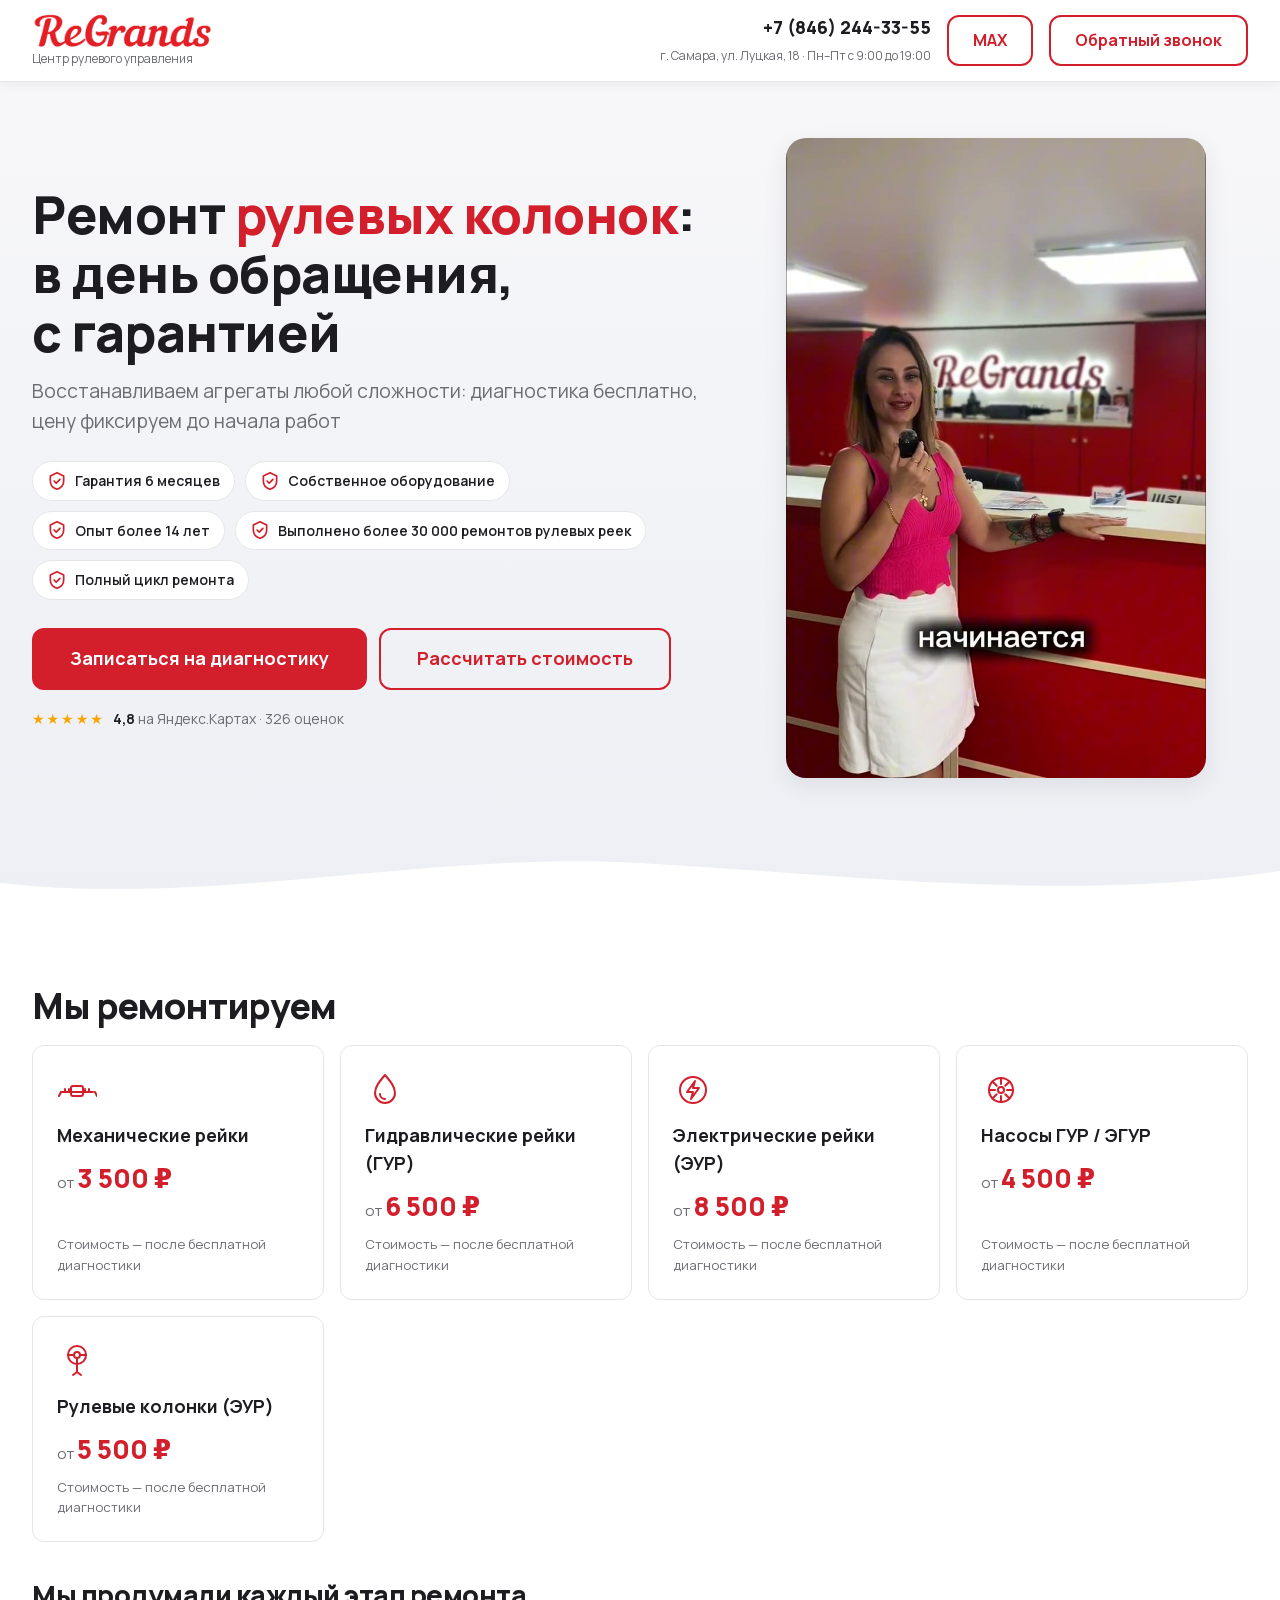
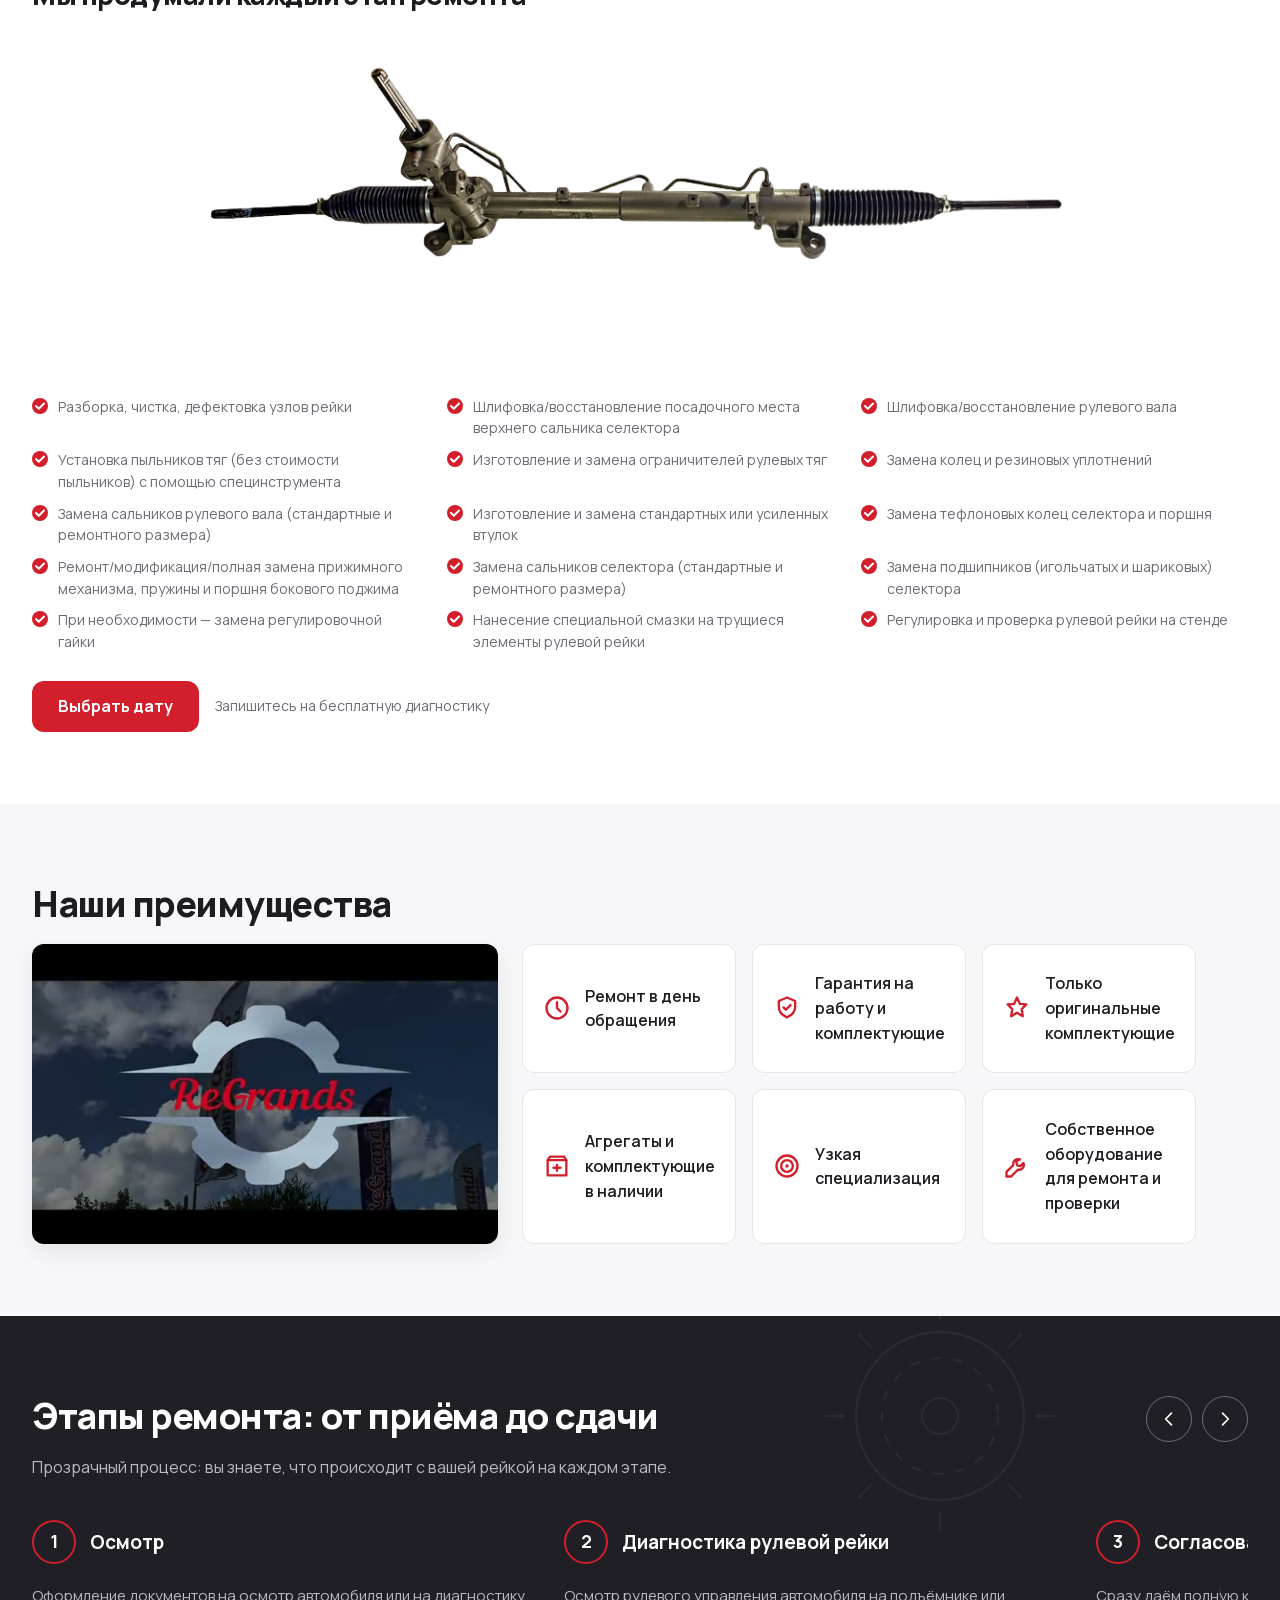
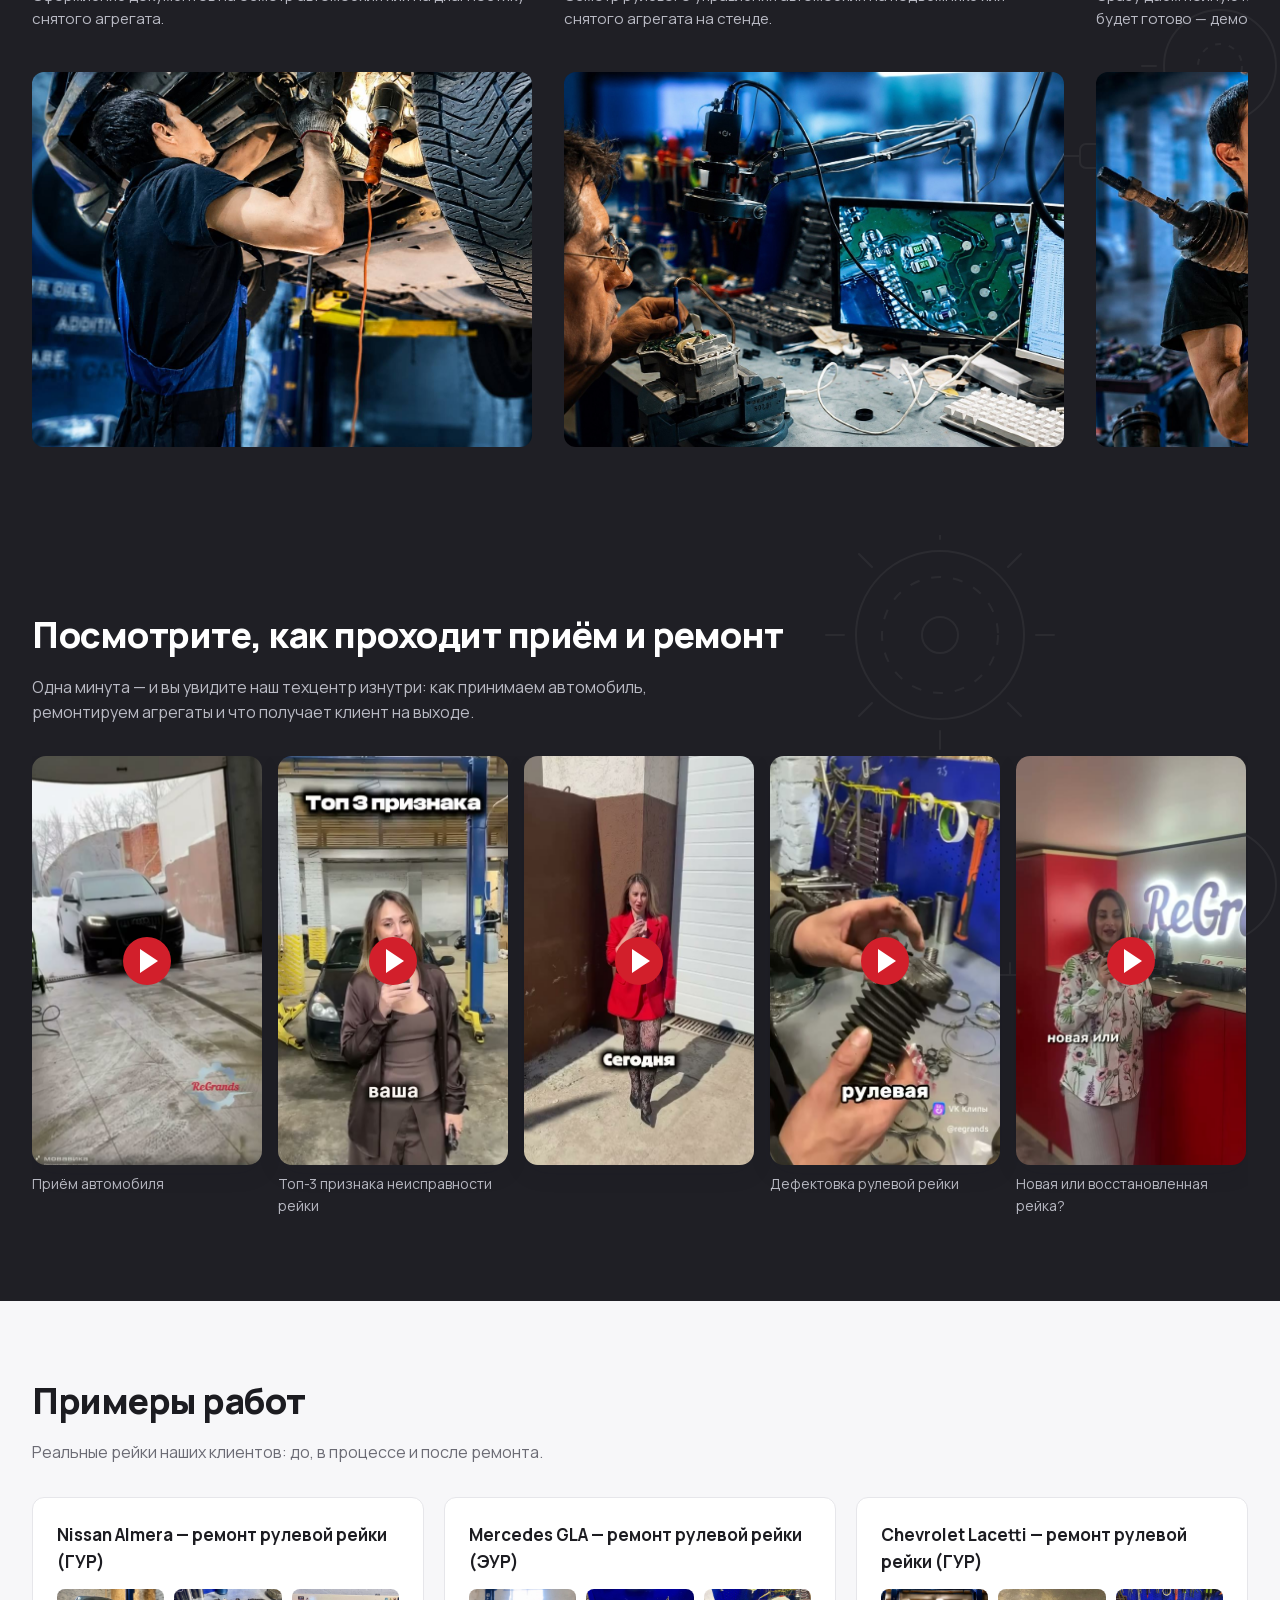
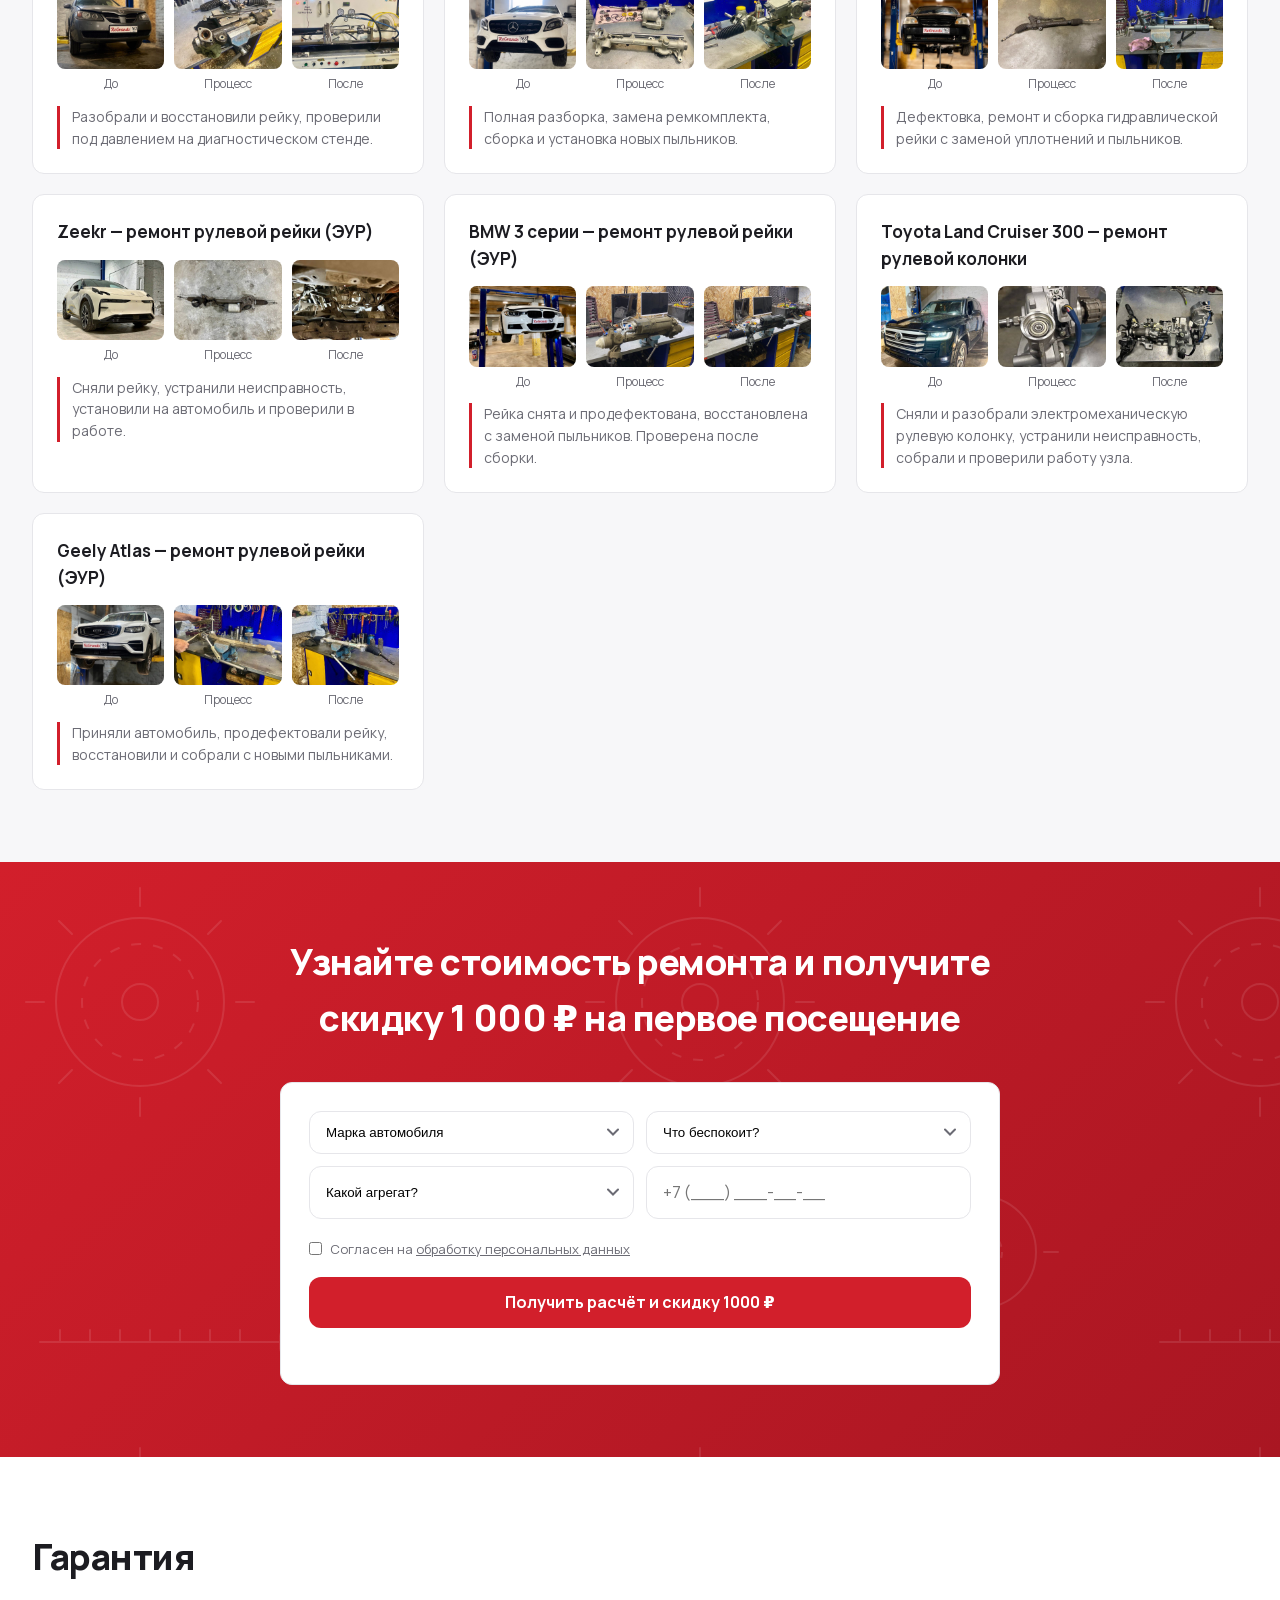
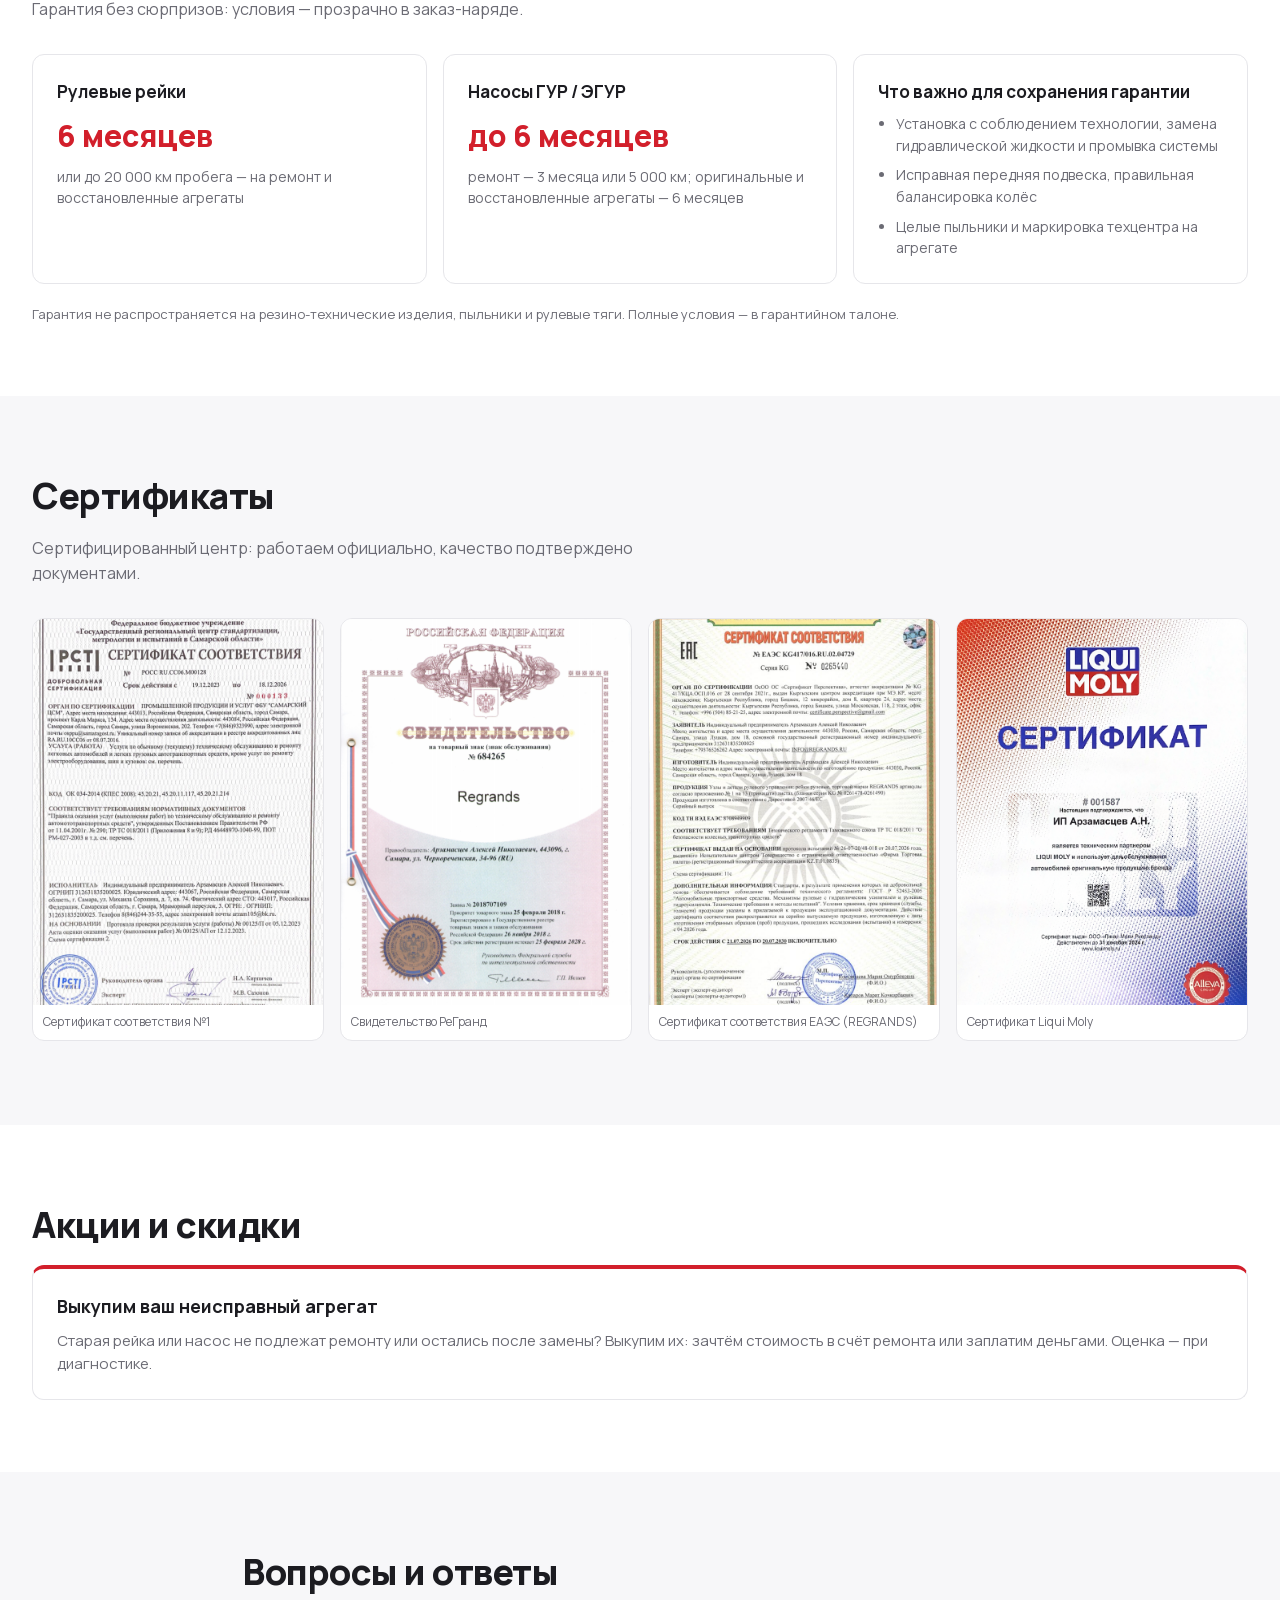
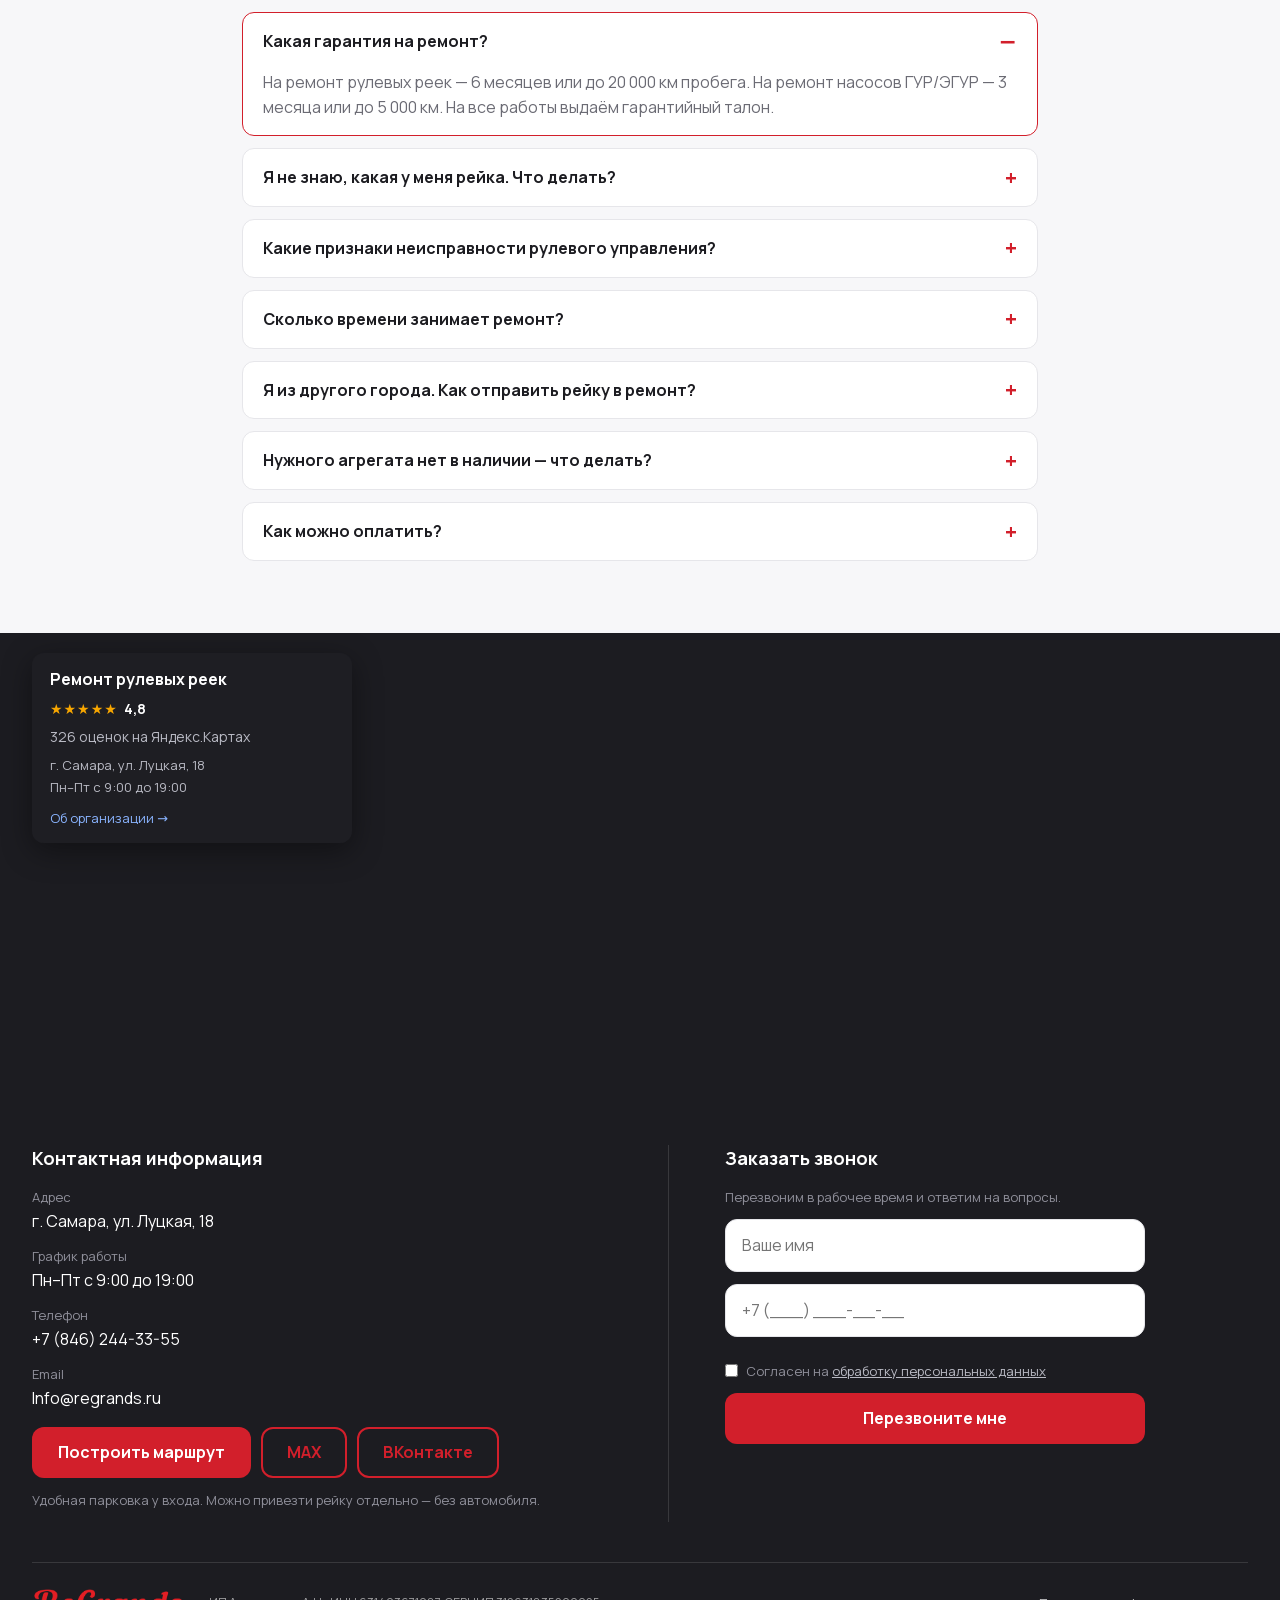
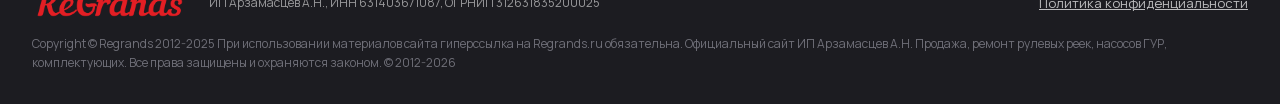
==== commit cbb61305: "chore: preview — step 1 and 3 photos and texts Co-Authored-By: Claude Fable 5 <noreply@anthropic.com" ====
--- a/index.html
+++ b/index.html
@@ -440,9 +440,10 @@
 							<li class="process__step">
 					<div class="process__head">
 						<span class="process__num">1</span>
-						<h3 class="process__title">Приём и осмотр</h3>
+						<h3 class="process__title">Осмотр</h3>
 					</div>
 					<p class="process__text">Оформление документов на осмотр автомобиля или на диагностику снятого агрегата.</p>
+											<img class="process__photo" src="wp-content/uploads/2026/08/step-1-osmotr.jpg" alt="Осмотр" loading="lazy" width="520" height="390">
 									</li>
 							<li class="process__step">
 					<div class="process__head">
@@ -457,7 +458,8 @@
 						<span class="process__num">3</span>
 						<h3 class="process__title">Согласование</h3>
 					</div>
-					<p class="process__text">Сразу даём полную картину: что сделаем, сколько стоит, когда будет готово.</p>
+					<p class="process__text">Сразу даём полную картину: что сделаем, сколько стоит, когда будет готово — демонтируем рулевую рейку.</p>
+											<img class="process__photo" src="wp-content/uploads/2026/08/step-3-demontazh.jpg" alt="Согласование" loading="lazy" width="520" height="390">
 									</li>
 							<li class="process__step">
 					<div class="process__head">
@@ -474,6 +476,14 @@
 					</div>
 					<p class="process__text">Проверка рулевой рейки на стендах.</p>
 											<img class="process__photo" src="wp-content/uploads/2026/08/step-5-proverka.jpg" alt="Финальная проверка и выдача" loading="lazy" width="520" height="390">
+									</li>
+							<li class="process__step">
+					<div class="process__head">
+						<span class="process__num">6</span>
+						<h3 class="process__title">Установка на автомобиль</h3>
+					</div>
+					<p class="process__text">Установка на автомобиль и выдача клиенту.</p>
+											<img class="process__photo" src="wp-content/uploads/2026/08/step-6-ustanovka.jpg" alt="Установка на автомобиль" loading="lazy" width="520" height="390">
 									</li>
 					</ol>
 	</div>
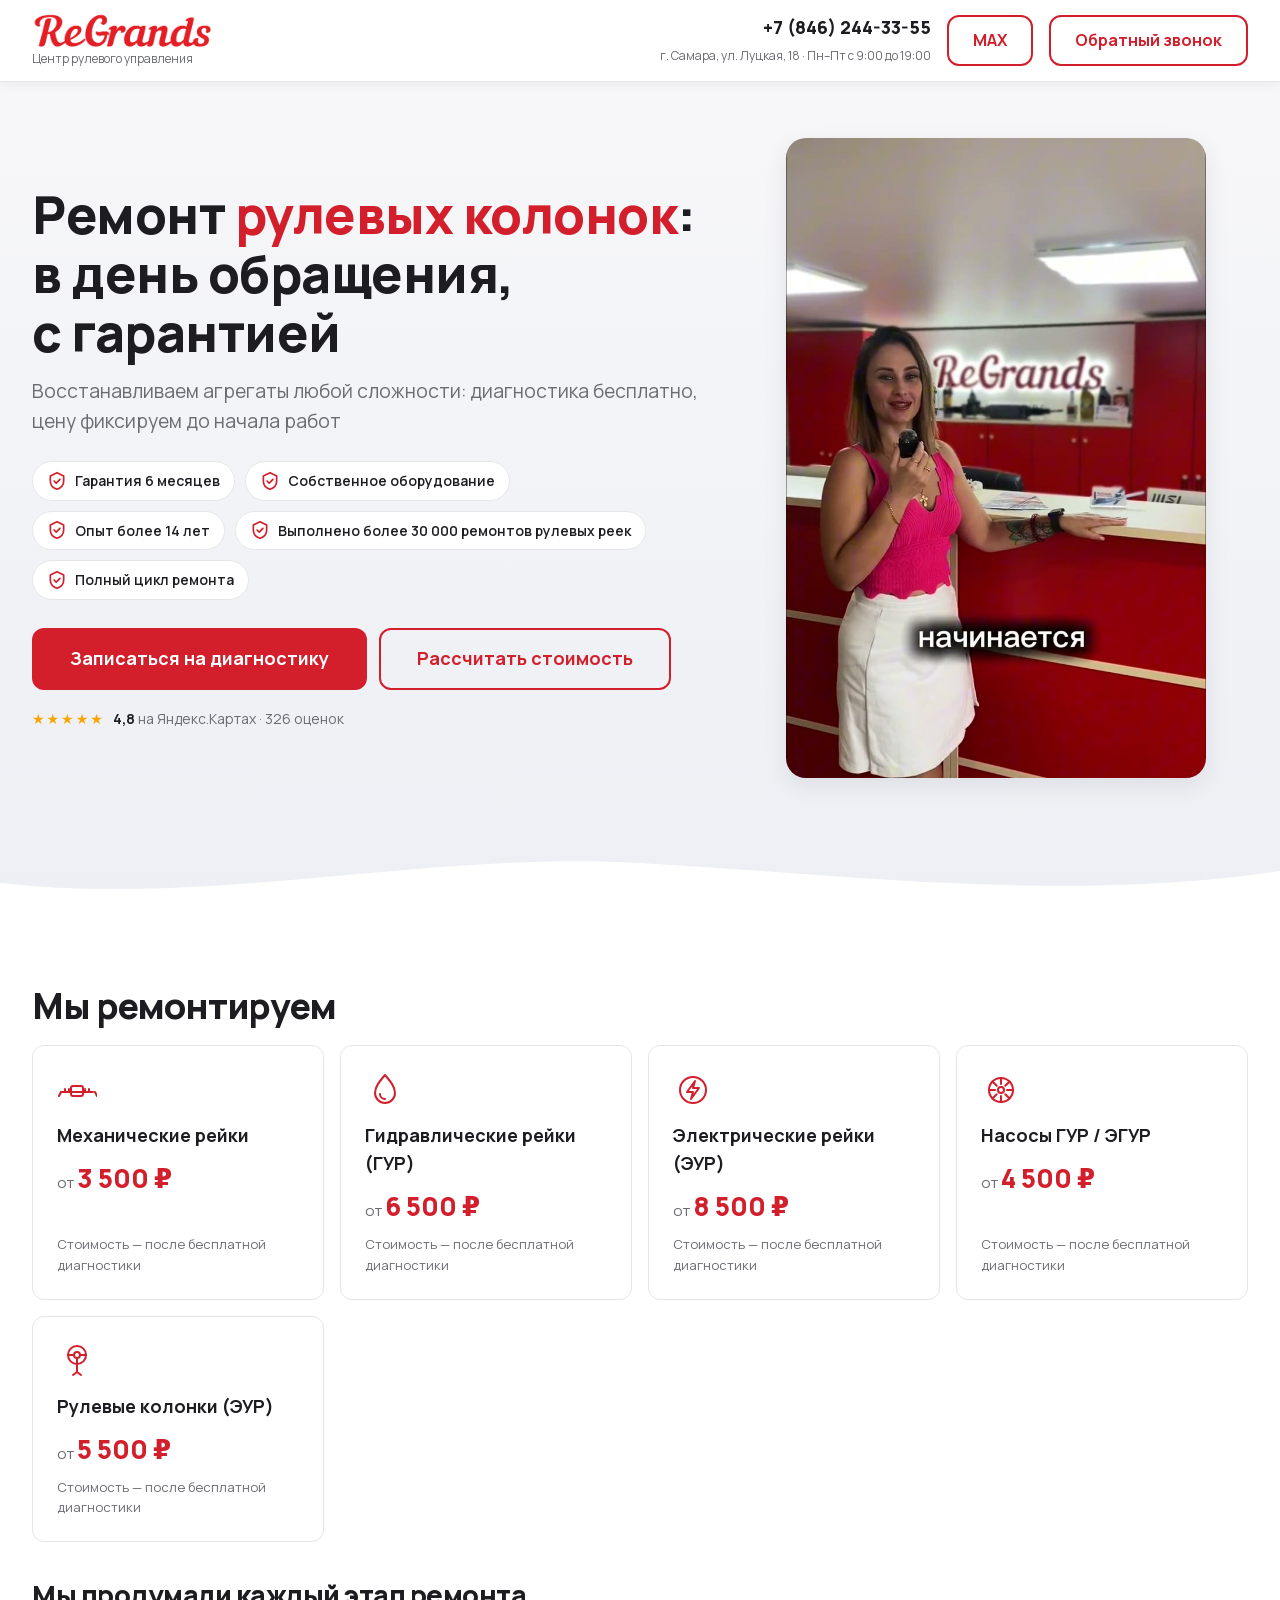
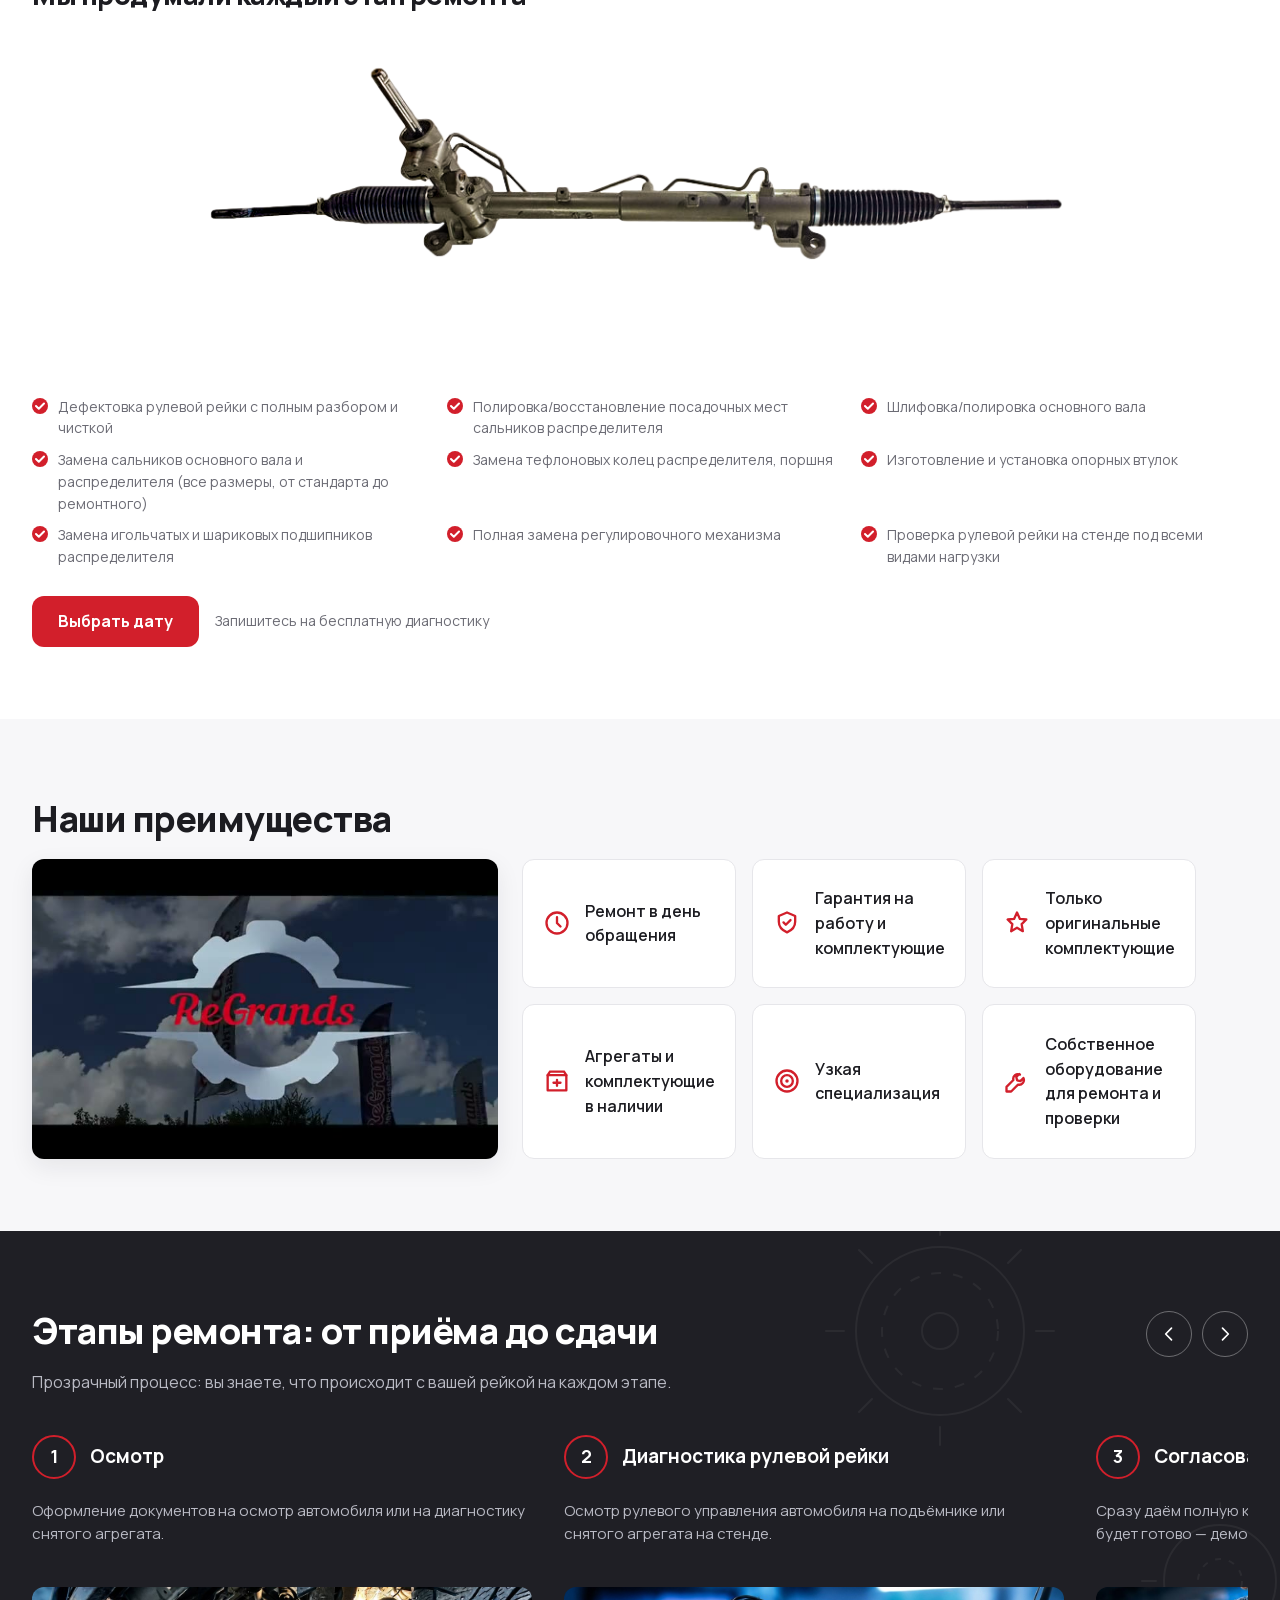
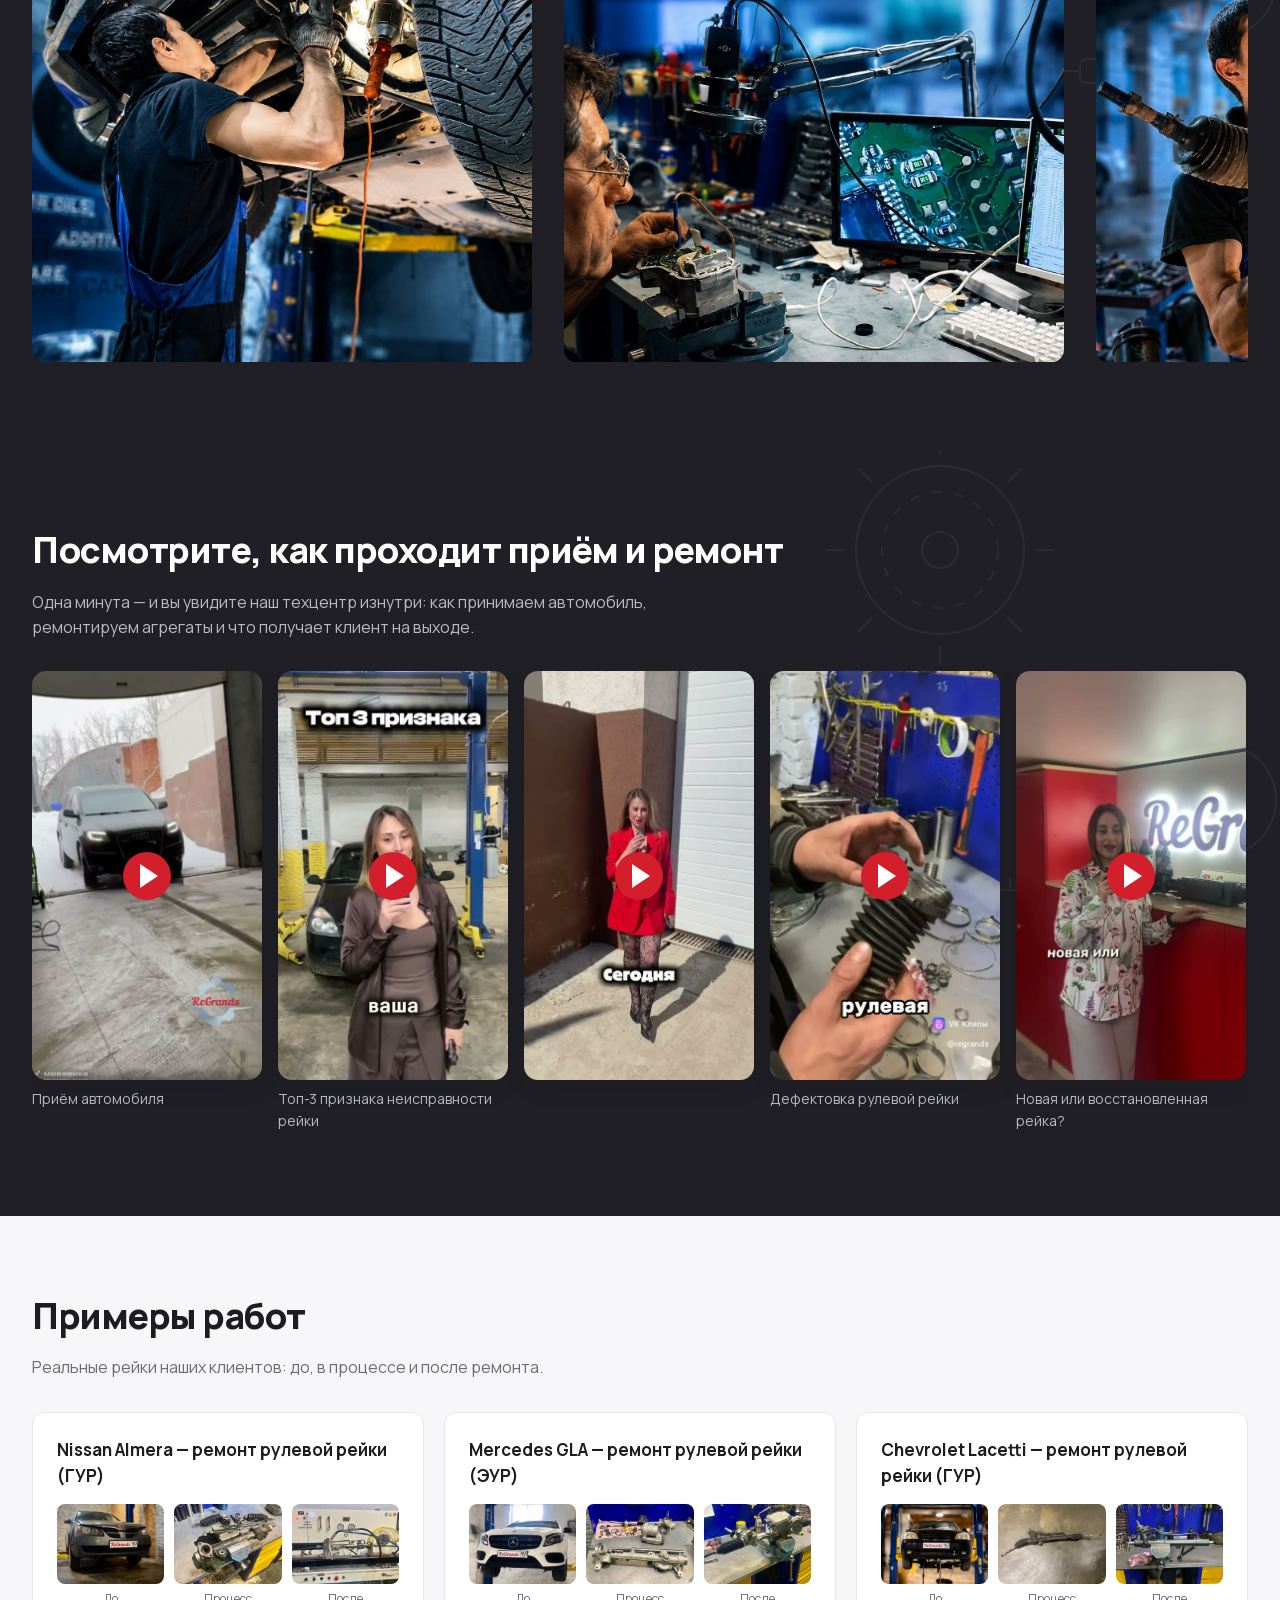
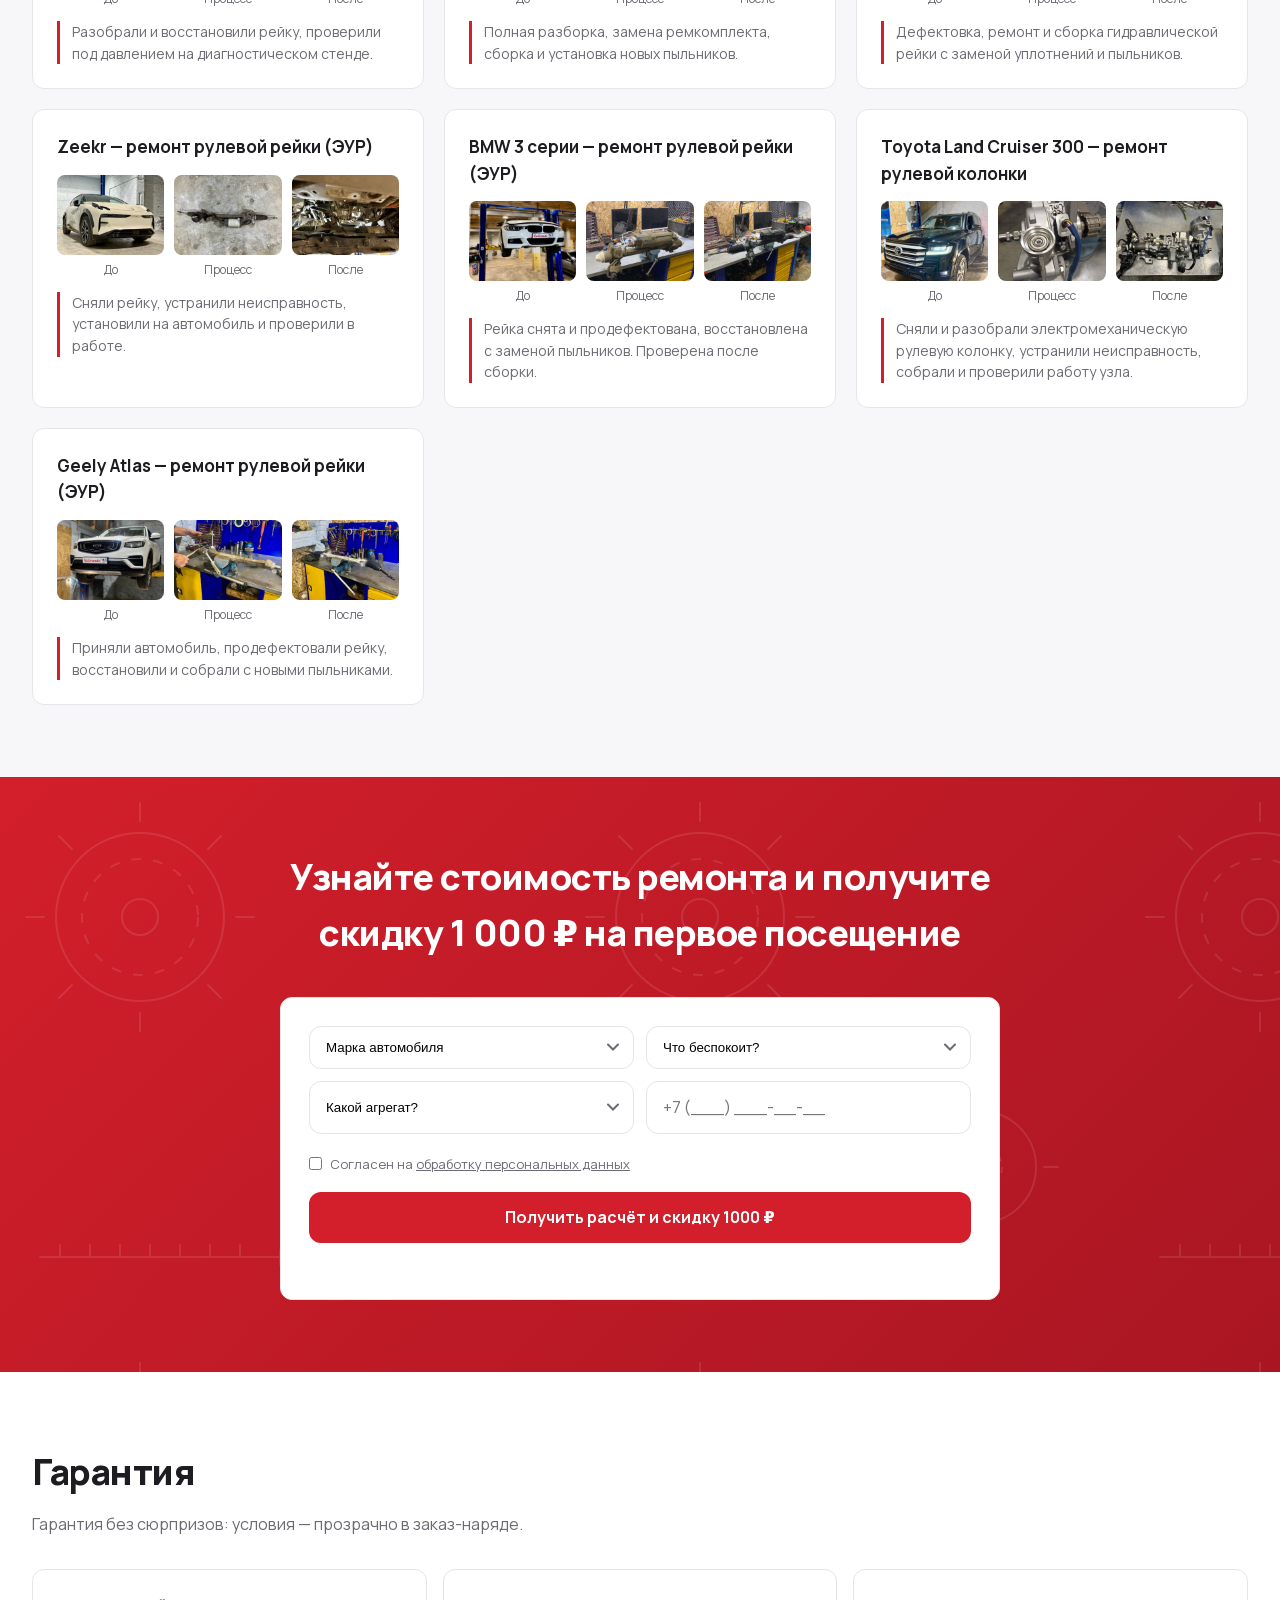
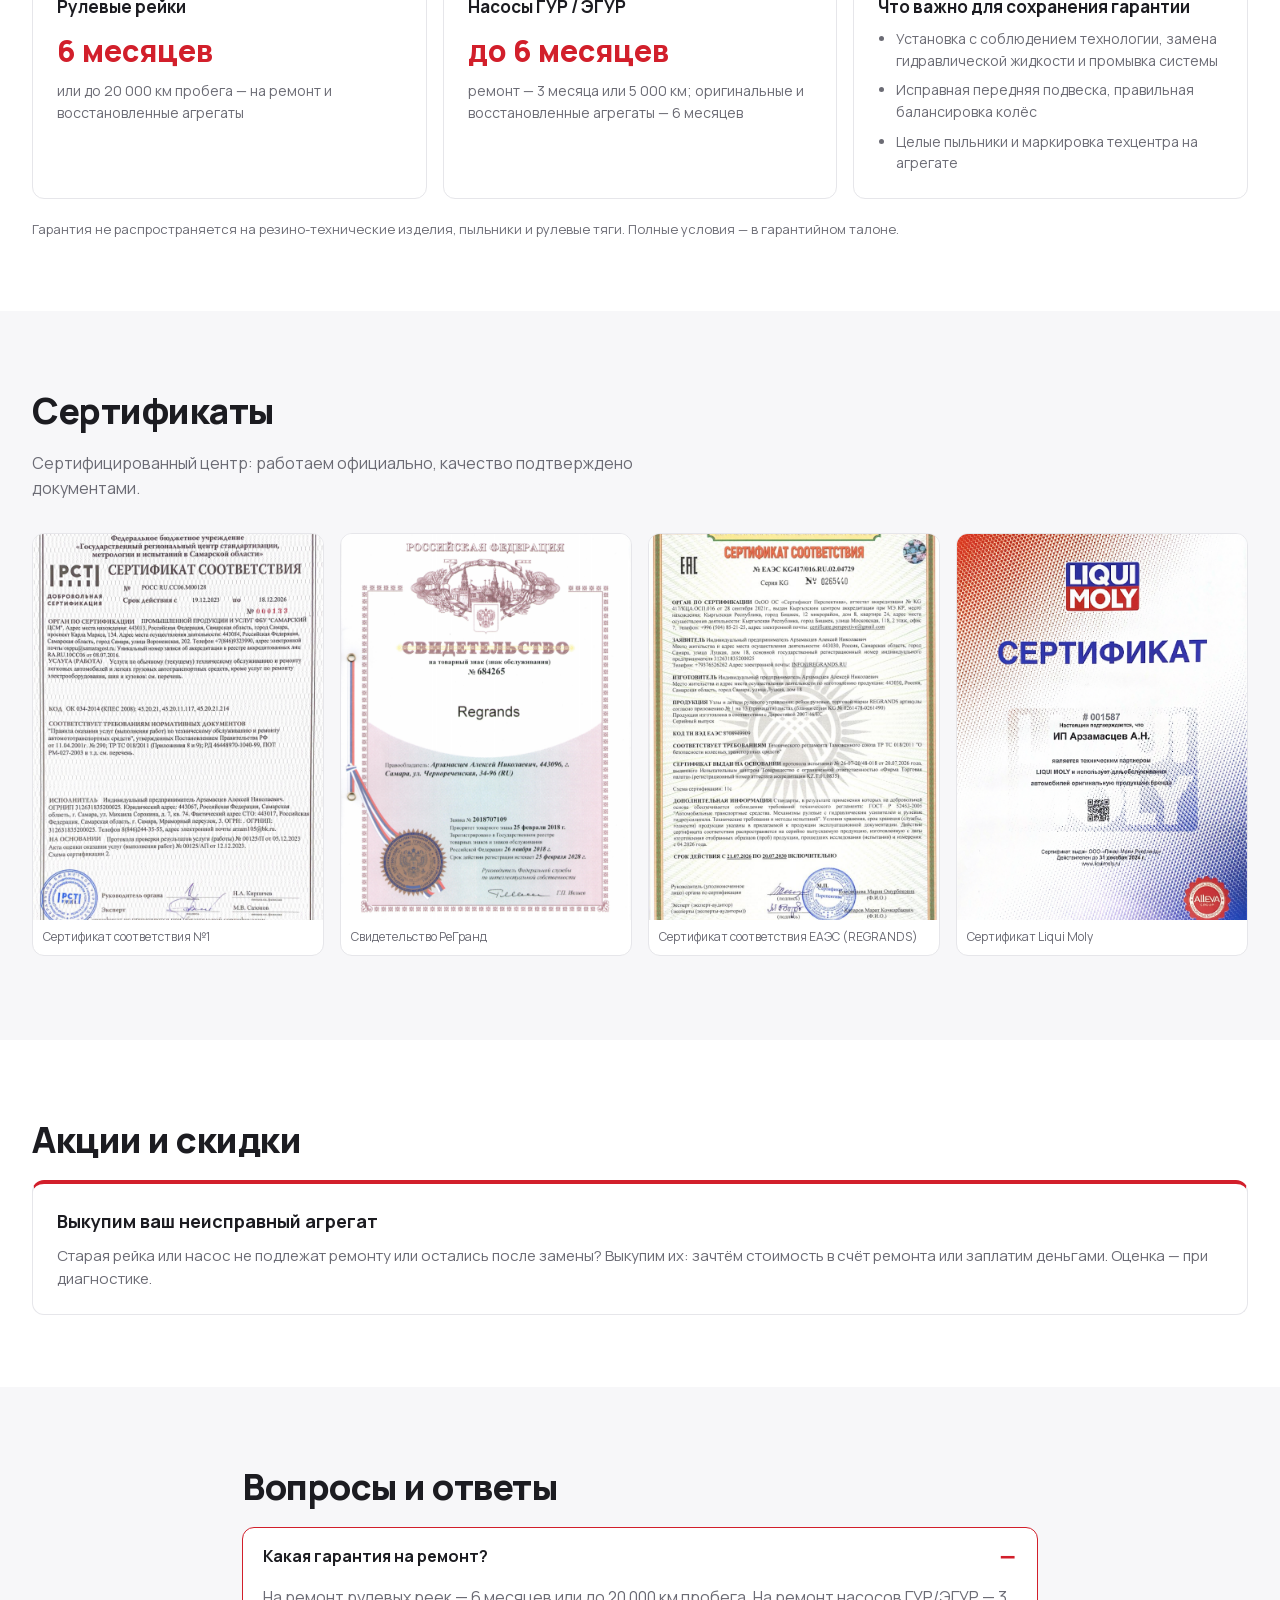
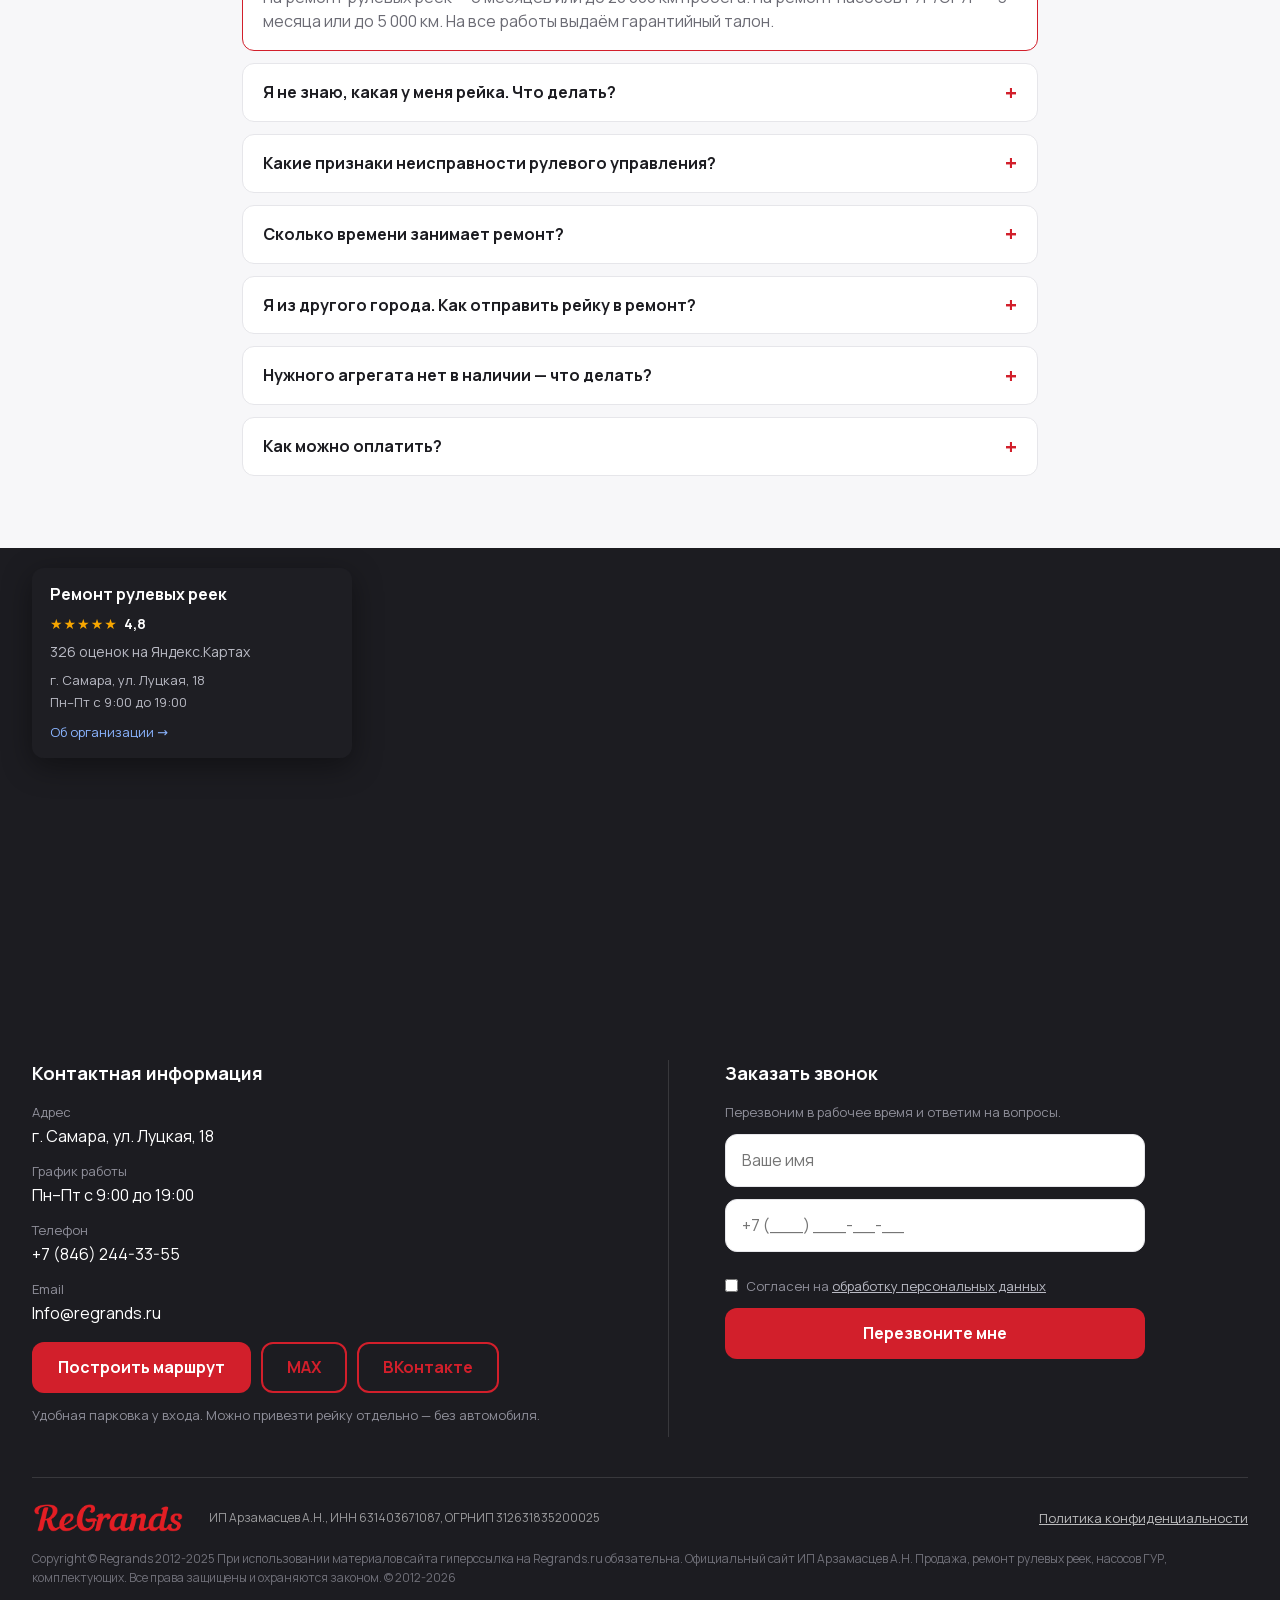
==== commit 689d9a7f: "chore: preview — new includes list per client Co-Authored-By: Claude Fable 5 <noreply@anthropic.com>" ====
--- a/index.html
+++ b/index.html
@@ -358,21 +358,15 @@
 			<h3 class="services__includes-title">Мы продумали каждый этап ремонта</h3>
 							<img class="services__includes-photo" src="wp-content/uploads/2026/08/reika-standart.png" alt="Рулевая рейка" loading="lazy" width="860" height="330">
 						<ul class="services__includes-list">
-				<li>Разборка, чистка, дефектовка узлов рейки</li>
-				<li>Шлифовка/восстановление посадочного места верхнего сальника селектора</li>
-				<li>Шлифовка/восстановление рулевого вала</li>
-				<li>Установка пыльников тяг (без стоимости пыльников) с помощью специнструмента</li>
-				<li>Изготовление и замена ограничителей рулевых тяг</li>
-				<li>Замена колец и резиновых уплотнений</li>
-				<li>Замена сальников рулевого вала (стандартные и ремонтного размера)</li>
-				<li>Изготовление и замена стандартных или усиленных втулок</li>
-				<li>Замена тефлоновых колец селектора и поршня</li>
-				<li>Ремонт/модификация/полная замена прижимного механизма, пружины и поршня бокового поджима</li>
-				<li>Замена сальников селектора (стандартные и ремонтного размера)</li>
-				<li>Замена подшипников (игольчатых и шариковых) селектора</li>
-				<li>При необходимости — замена регулировочной гайки</li>
-				<li>Нанесение специальной смазки на трущиеся элементы рулевой рейки</li>
-				<li>Регулировка и проверка рулевой рейки на стенде</li>
+				<li>Дефектовка рулевой рейки с полным разбором и чисткой</li>
+				<li>Полировка/восстановление посадочных мест сальников распределителя</li>
+				<li>Шлифовка/полировка основного вала</li>
+				<li>Замена сальников основного вала и распределителя (все размеры, от стандарта до ремонтного)</li>
+				<li>Замена тефлоновых колец распределителя, поршня</li>
+				<li>Изготовление и установка опорных втулок</li>
+				<li>Замена игольчатых и шариковых подшипников распределителя</li>
+				<li>Полная замена регулировочного механизма</li>
+				<li>Проверка рулевой рейки на стенде под всеми видами нагрузки</li>
 			</ul>
 		</div>
 		<div class="services__cta">
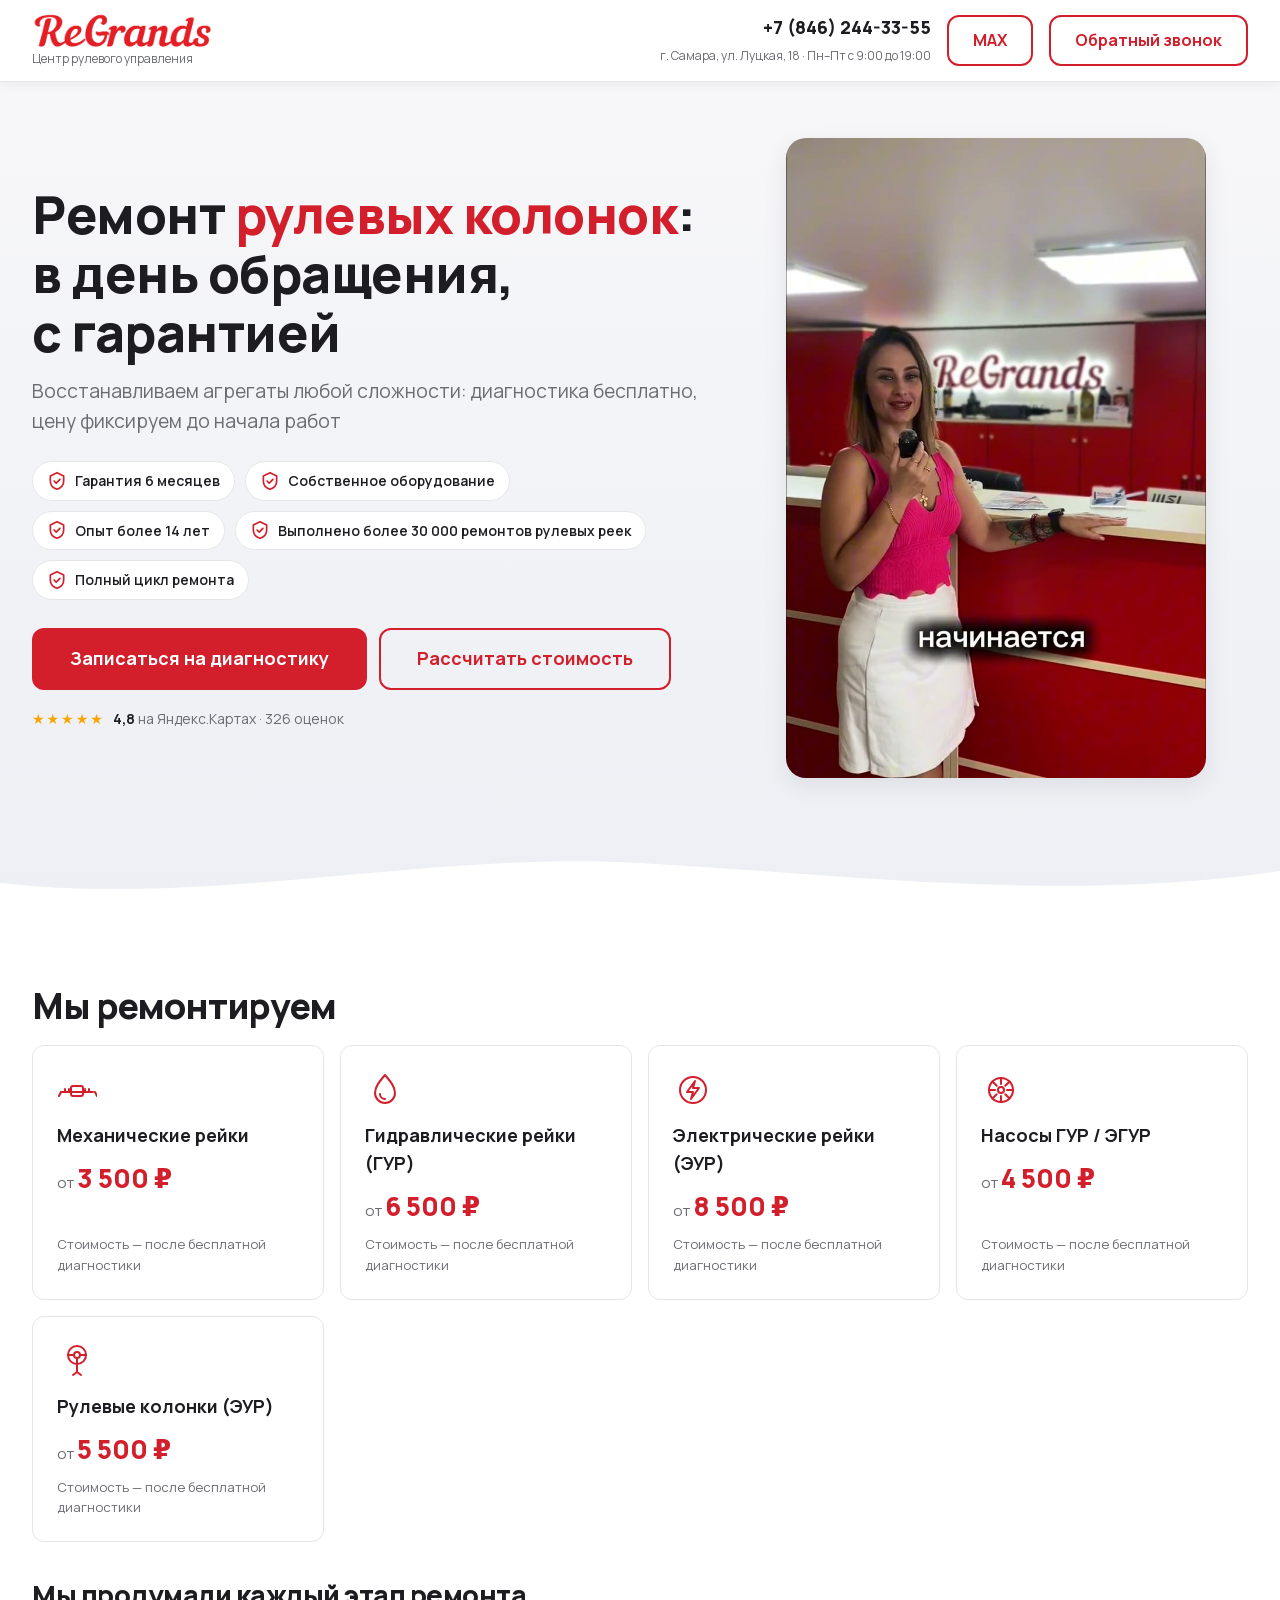
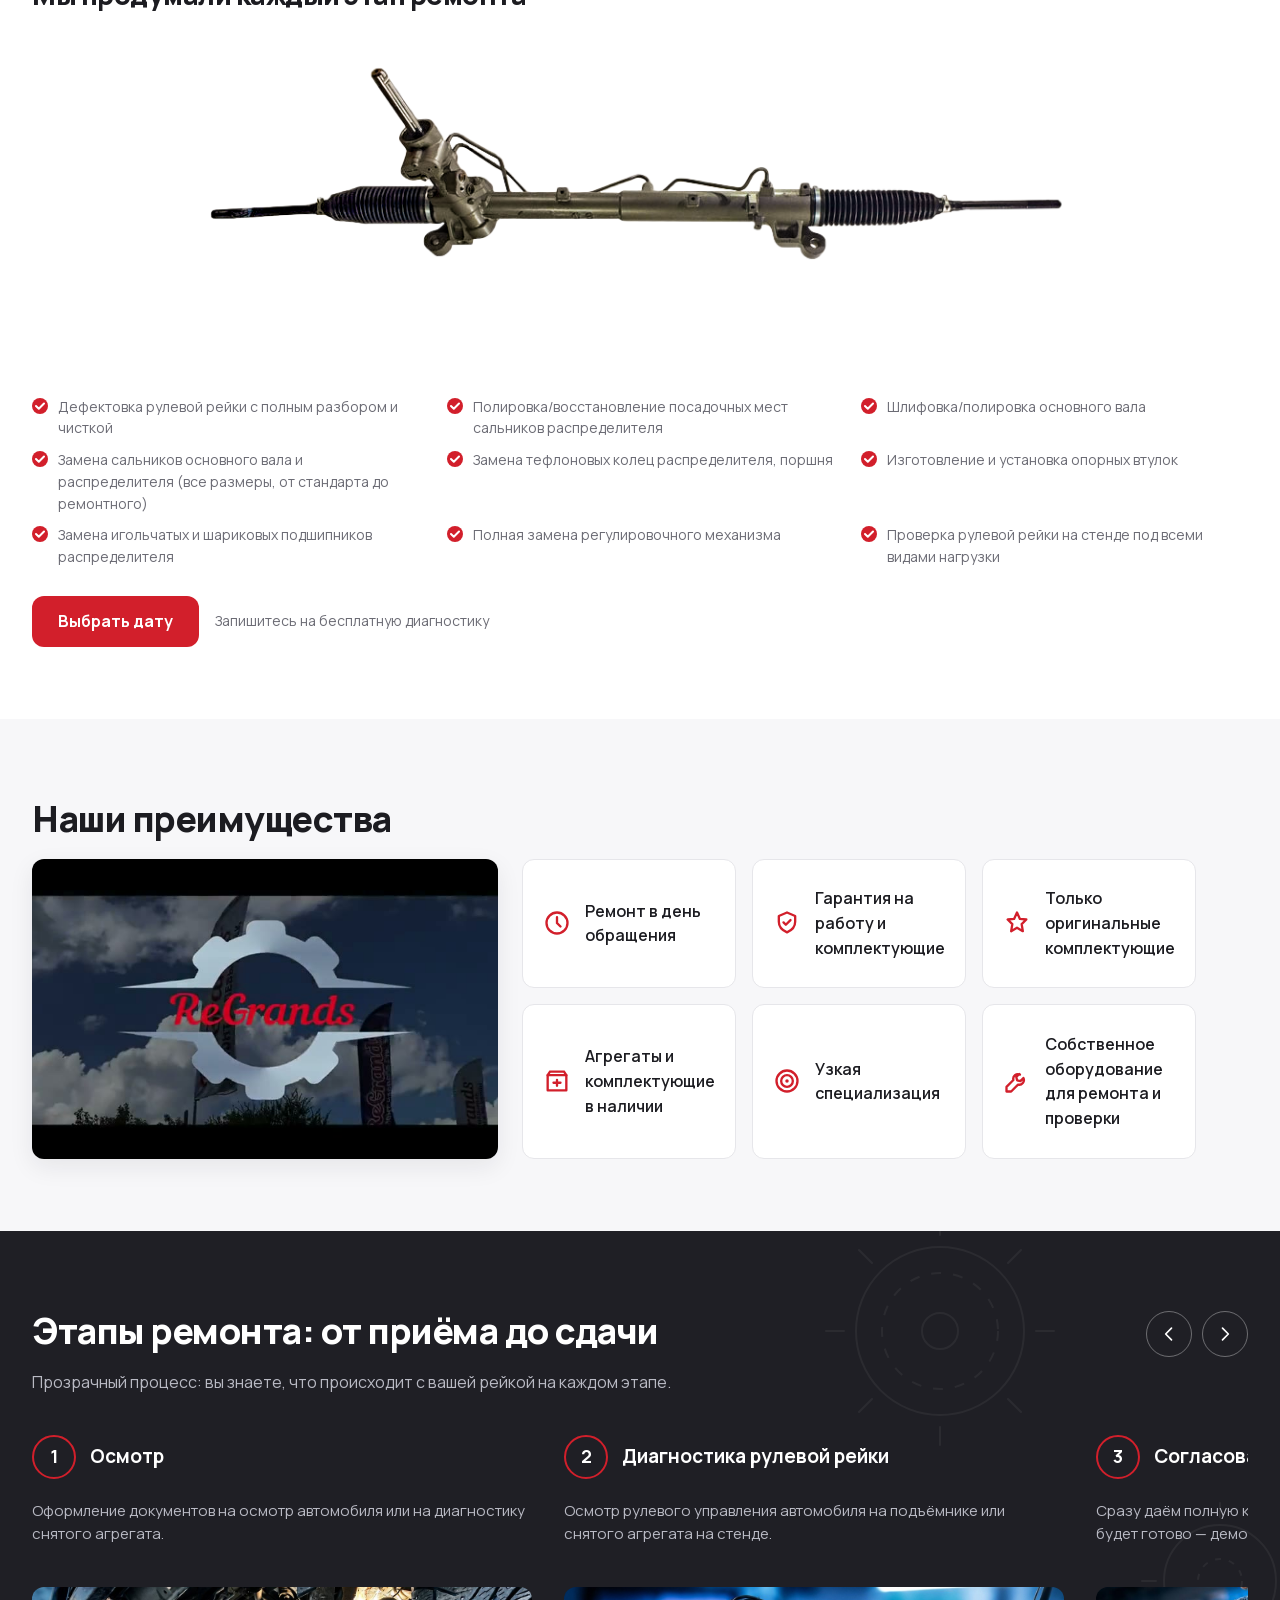
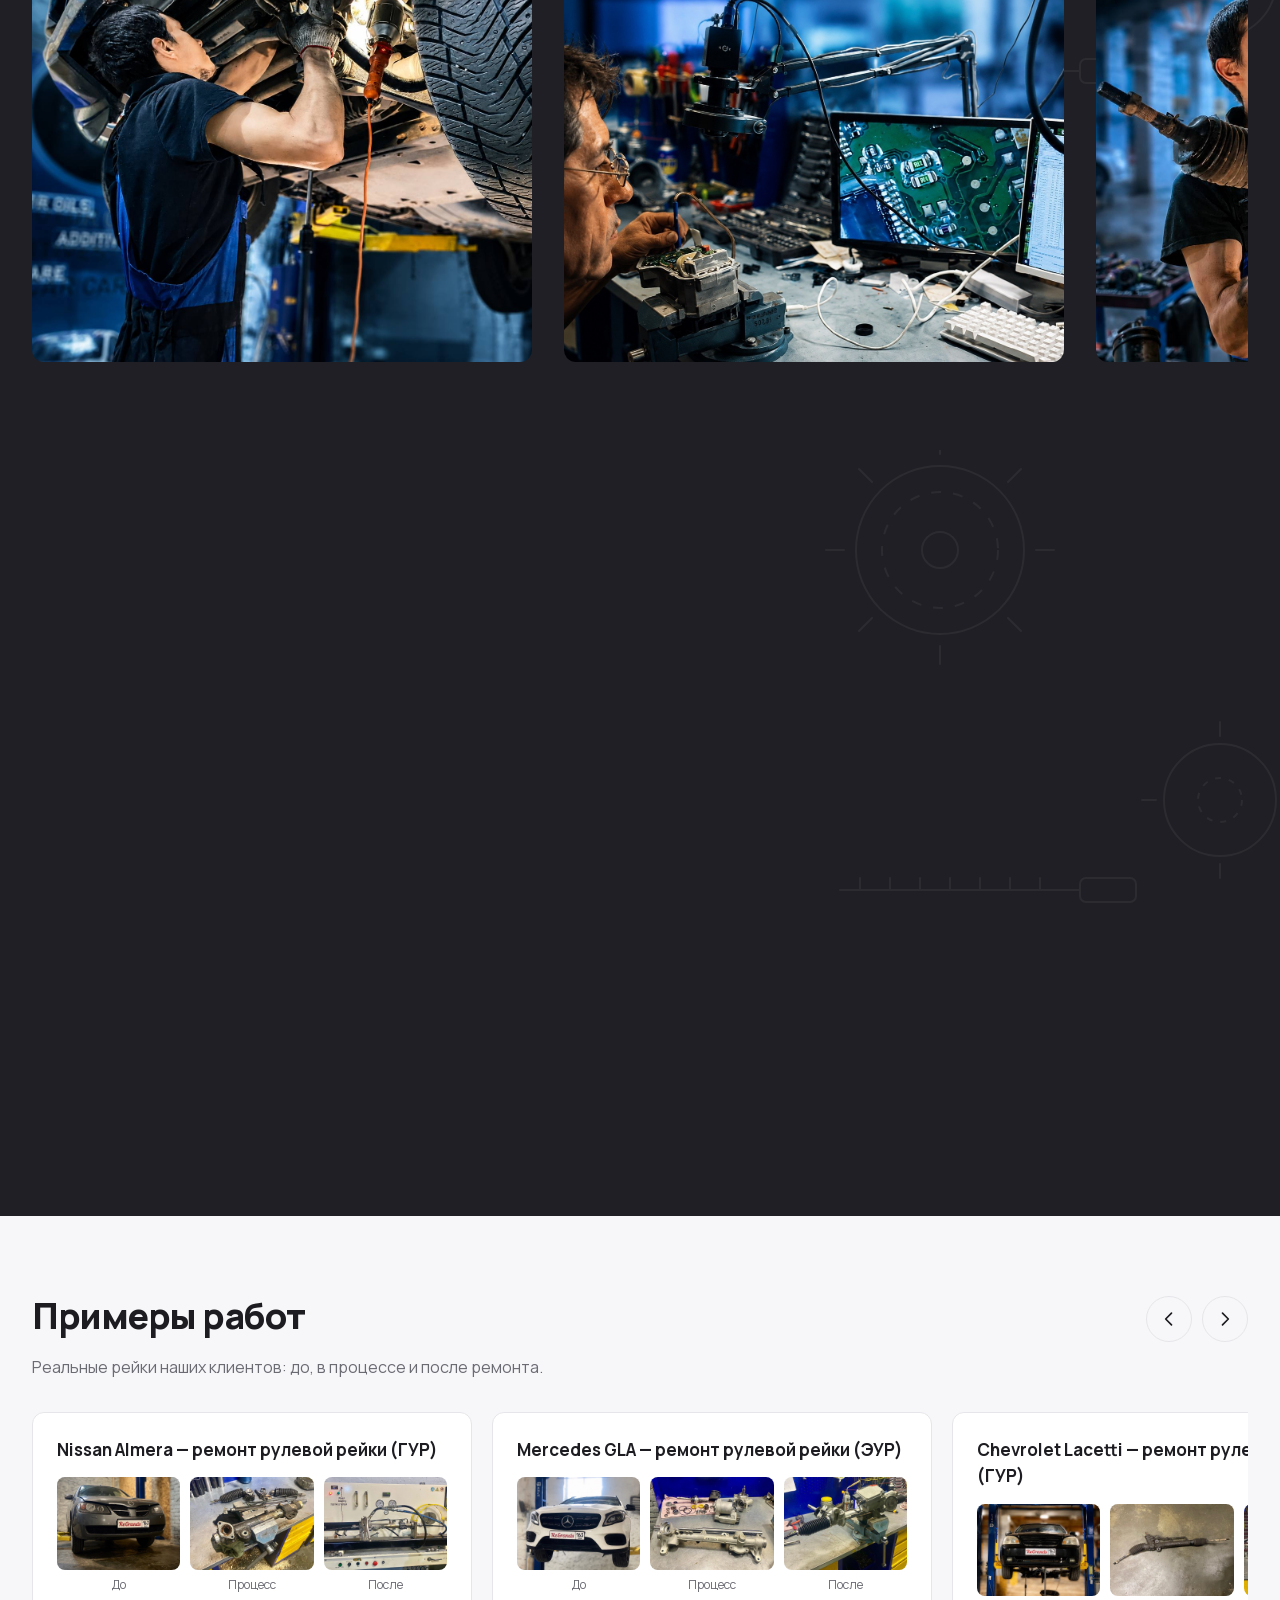
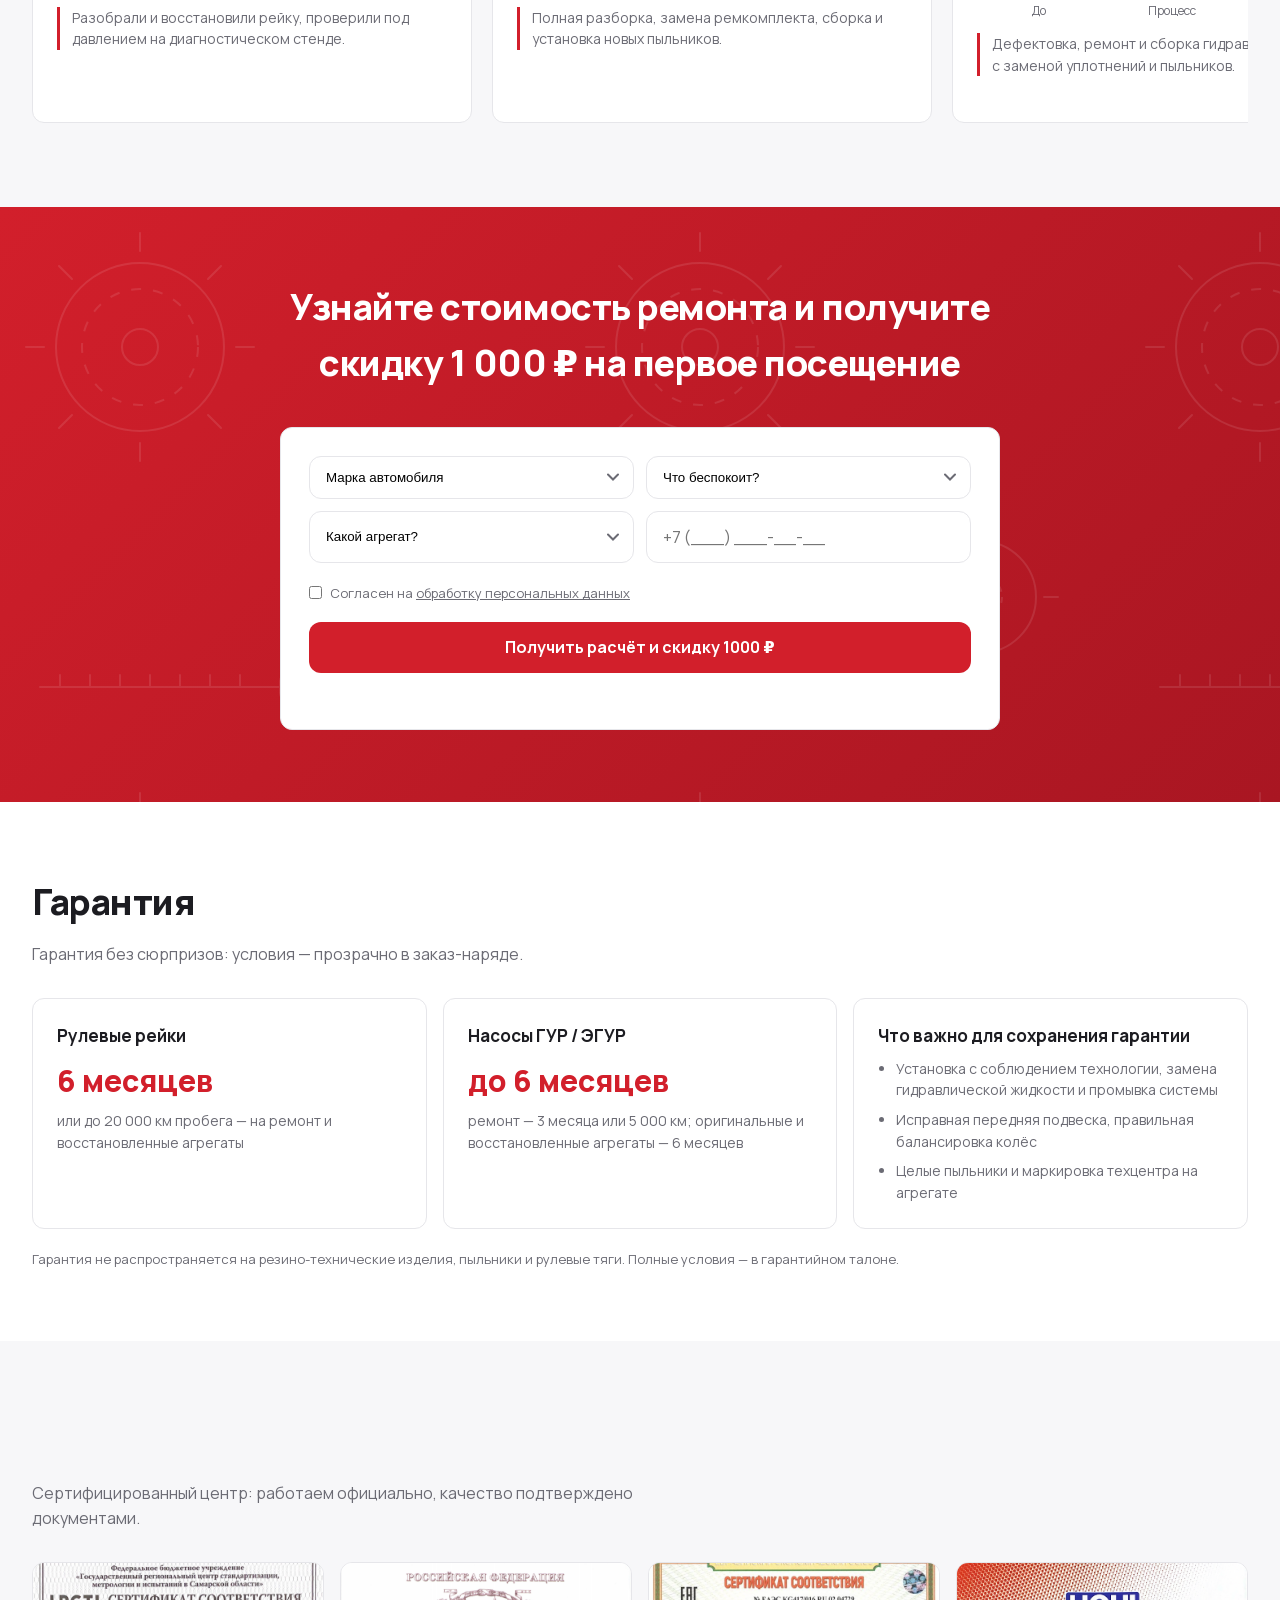
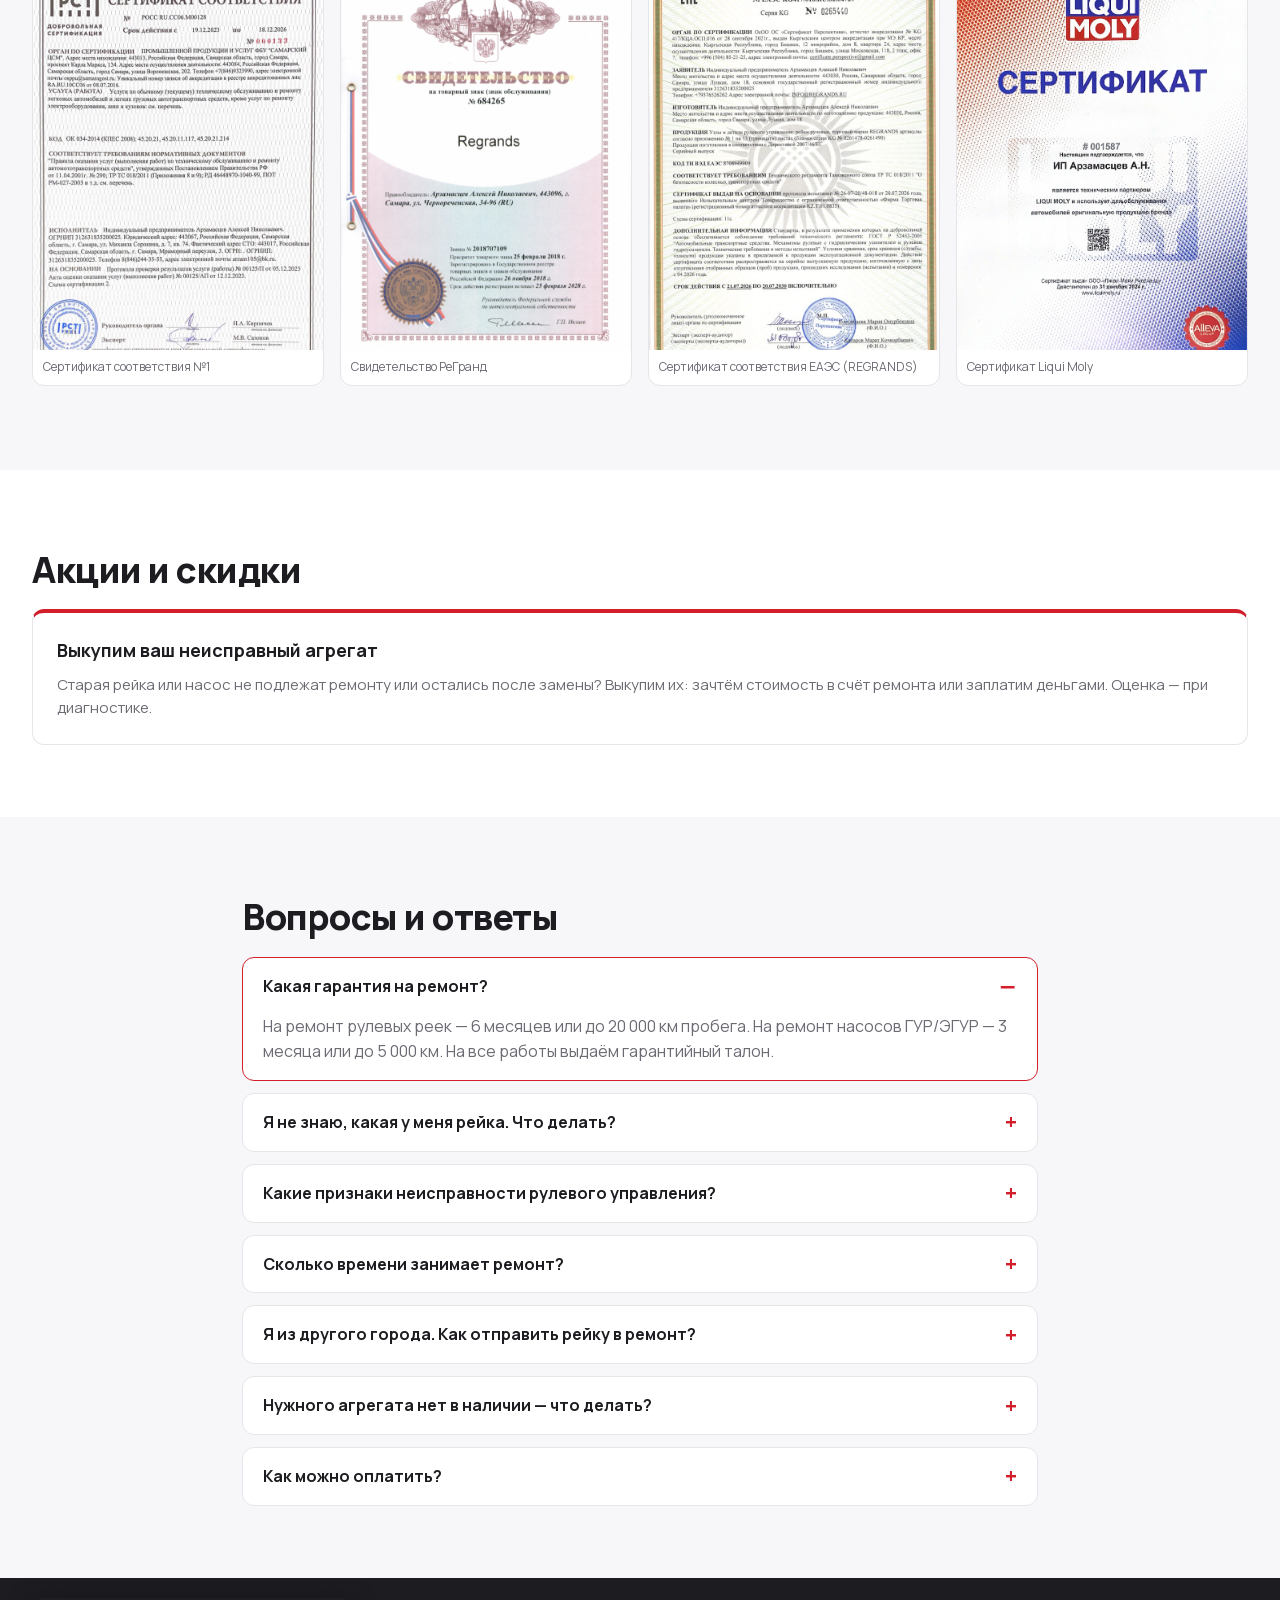
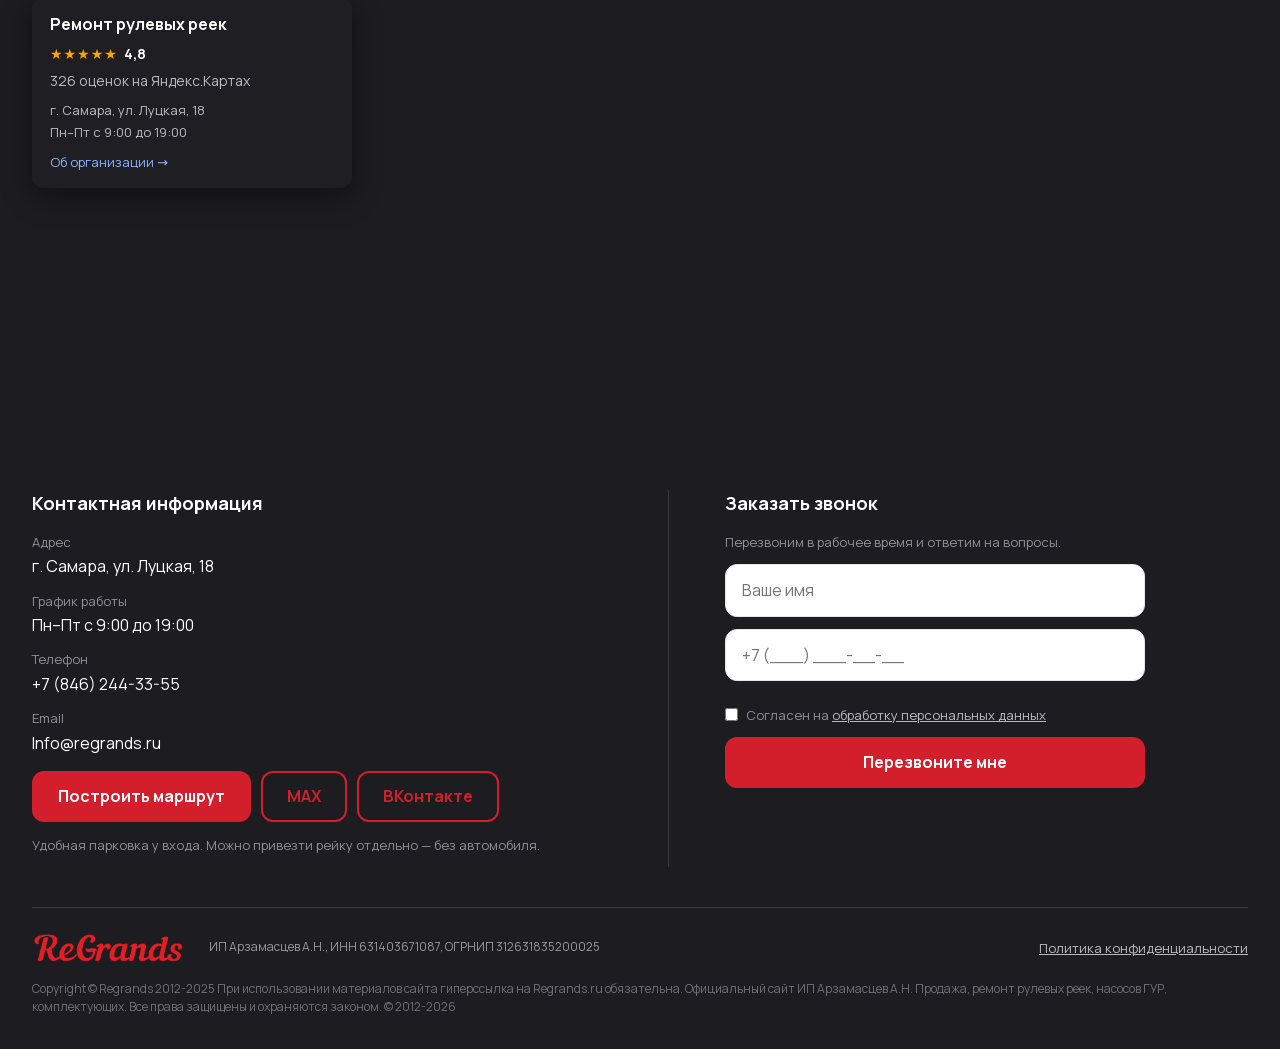
==== commit 9f9b9dfb: "chore: preview — cases carousel, step 5 removed Co-Authored-By: Claude Fable 5 <noreply@anthropic.co" ====
--- a/index.html
+++ b/index.html
@@ -431,7 +431,7 @@
 			</div>
 		</div>
 		<ol class="process__list" data-carousel-track>
-							<li class="process__step">
+										<li class="process__step">
 					<div class="process__head">
 						<span class="process__num">1</span>
 						<h3 class="process__title">Осмотр</h3>
@@ -466,14 +466,6 @@
 							<li class="process__step">
 					<div class="process__head">
 						<span class="process__num">5</span>
-						<h3 class="process__title">Финальная проверка и выдача</h3>
-					</div>
-					<p class="process__text">Проверка рулевой рейки на стендах.</p>
-											<img class="process__photo" src="wp-content/uploads/2026/08/step-5-proverka.jpg" alt="Финальная проверка и выдача" loading="lazy" width="520" height="390">
-									</li>
-							<li class="process__step">
-					<div class="process__head">
-						<span class="process__num">6</span>
 						<h3 class="process__title">Установка на автомобиль</h3>
 					</div>
 					<p class="process__text">Установка на автомобиль и выдача клиенту.</p>
@@ -543,11 +535,23 @@
 					</div>
 	</div>
 </section>
-<section class="section section--soft cases" id="cases">
+<section class="section section--soft cases" id="cases" data-carousel>
 	<div class="container">
-		<h2 class="section__title">Примеры работ</h2>
-		<p class="section__subtitle">Реальные рейки наших клиентов: до, в процессе и после ремонта.</p>
-		<div class="cases__list">
+		<div class="process__topbar">
+			<div>
+				<h2 class="section__title">Примеры работ</h2>
+				<p class="section__subtitle">Реальные рейки наших клиентов: до, в процессе и после ремонта.</p>
+			</div>
+			<div class="carousel-nav carousel-nav--light">
+				<button type="button" class="carousel-btn" data-carousel-prev aria-label="Предыдущий пример">
+					<svg width="20" height="20" viewBox="0 0 24 24" fill="none" aria-hidden="true"><path d="M15 5l-7 7 7 7" stroke="currentColor" stroke-width="2" stroke-linecap="round" stroke-linejoin="round"/></svg>
+				</button>
+				<button type="button" class="carousel-btn" data-carousel-next aria-label="Следующий пример">
+					<svg width="20" height="20" viewBox="0 0 24 24" fill="none" aria-hidden="true"><path d="M9 5l7 7-7 7" stroke="currentColor" stroke-width="2" stroke-linecap="round" stroke-linejoin="round"/></svg>
+				</button>
+			</div>
+		</div>
+		<div class="cases__list" data-carousel-track>
 												<article class="card case">
 						<h3 class="case__title">Nissan Almera — ремонт рулевой рейки (ГУР)</h3>
 						<div class="case__photos">
--- a/wp-content/themes/regrand/assets/css/main.css
+++ b/wp-content/themes/regrand/assets/css/main.css
@@ -189,15 +189,28 @@
 }
 
 /* ============ Кейсы ============ */
-.cases__list { display: grid; gap: 20px; }
+.cases__list {
+	display: flex;
+	gap: 20px;
+	overflow-x: auto;
+	overflow-y: hidden; /* overflow-x:auto иначе наводит и вертикальный скролл */
+	scroll-snap-type: x mandatory;
+	-webkit-overflow-scrolling: touch;
+	padding-bottom: 12px;
+	scrollbar-width: thin;
+	scrollbar-color: var(--c-red) var(--c-line);
+}
+.cases__list::-webkit-scrollbar { height: 8px; }
+.cases__list::-webkit-scrollbar-track { background: var(--c-line); border-radius: 100px; }
+.cases__list::-webkit-scrollbar-thumb { background: var(--c-red); border-radius: 100px; }
+.cases__list .case { flex: 0 0 min(440px, 88vw); scroll-snap-align: start; }
+.carousel-nav--light .carousel-btn { border-color: var(--c-line); color: var(--c-ink); }
+.carousel-nav--light .carousel-btn:hover { color: #fff; }
 .case__title { font-size: 17px; font-weight: 700; margin-bottom: 14px; }
 .case__photos { display: grid; grid-template-columns: repeat(3, 1fr); gap: 10px; margin-bottom: 12px; }
 .case__photo img { border-radius: 8px; width: 100%; aspect-ratio: 4/3; object-fit: cover; background: var(--c-bg-soft); }
 .case__photo figcaption { font-size: 12px; color: var(--c-gray); text-align: center; margin-top: 6px; }
 .case__comment { font-size: 14px; color: var(--c-gray); border-left: 3px solid var(--c-red); padding-left: 12px; }
-@media (min-width: 768px) {
-	.cases__list { grid-template-columns: repeat(auto-fit, minmax(340px, 1fr)); }
-}
 
 /* ============ Акции ============ */
 .promos__grid { display: grid; gap: 16px; grid-template-columns: repeat(auto-fit, minmax(280px, 1fr)); }
--- a/wp-content/themes/regrand/assets/css/main.css
+++ b/wp-content/themes/regrand/assets/css/main.css
@@ -189,15 +189,28 @@
 }
 
 /* ============ Кейсы ============ */
-.cases__list { display: grid; gap: 20px; }
+.cases__list {
+	display: flex;
+	gap: 20px;
+	overflow-x: auto;
+	overflow-y: hidden; /* overflow-x:auto иначе наводит и вертикальный скролл */
+	scroll-snap-type: x mandatory;
+	-webkit-overflow-scrolling: touch;
+	padding-bottom: 12px;
+	scrollbar-width: thin;
+	scrollbar-color: var(--c-red) var(--c-line);
+}
+.cases__list::-webkit-scrollbar { height: 8px; }
+.cases__list::-webkit-scrollbar-track { background: var(--c-line); border-radius: 100px; }
+.cases__list::-webkit-scrollbar-thumb { background: var(--c-red); border-radius: 100px; }
+.cases__list .case { flex: 0 0 min(440px, 88vw); scroll-snap-align: start; }
+.carousel-nav--light .carousel-btn { border-color: var(--c-line); color: var(--c-ink); }
+.carousel-nav--light .carousel-btn:hover { color: #fff; }
 .case__title { font-size: 17px; font-weight: 700; margin-bottom: 14px; }
 .case__photos { display: grid; grid-template-columns: repeat(3, 1fr); gap: 10px; margin-bottom: 12px; }
 .case__photo img { border-radius: 8px; width: 100%; aspect-ratio: 4/3; object-fit: cover; background: var(--c-bg-soft); }
 .case__photo figcaption { font-size: 12px; color: var(--c-gray); text-align: center; margin-top: 6px; }
 .case__comment { font-size: 14px; color: var(--c-gray); border-left: 3px solid var(--c-red); padding-left: 12px; }
-@media (min-width: 768px) {
-	.cases__list { grid-template-columns: repeat(auto-fit, minmax(340px, 1fr)); }
-}
 
 /* ============ Акции ============ */
 .promos__grid { display: grid; gap: 16px; grid-template-columns: repeat(auto-fit, minmax(280px, 1fr)); }
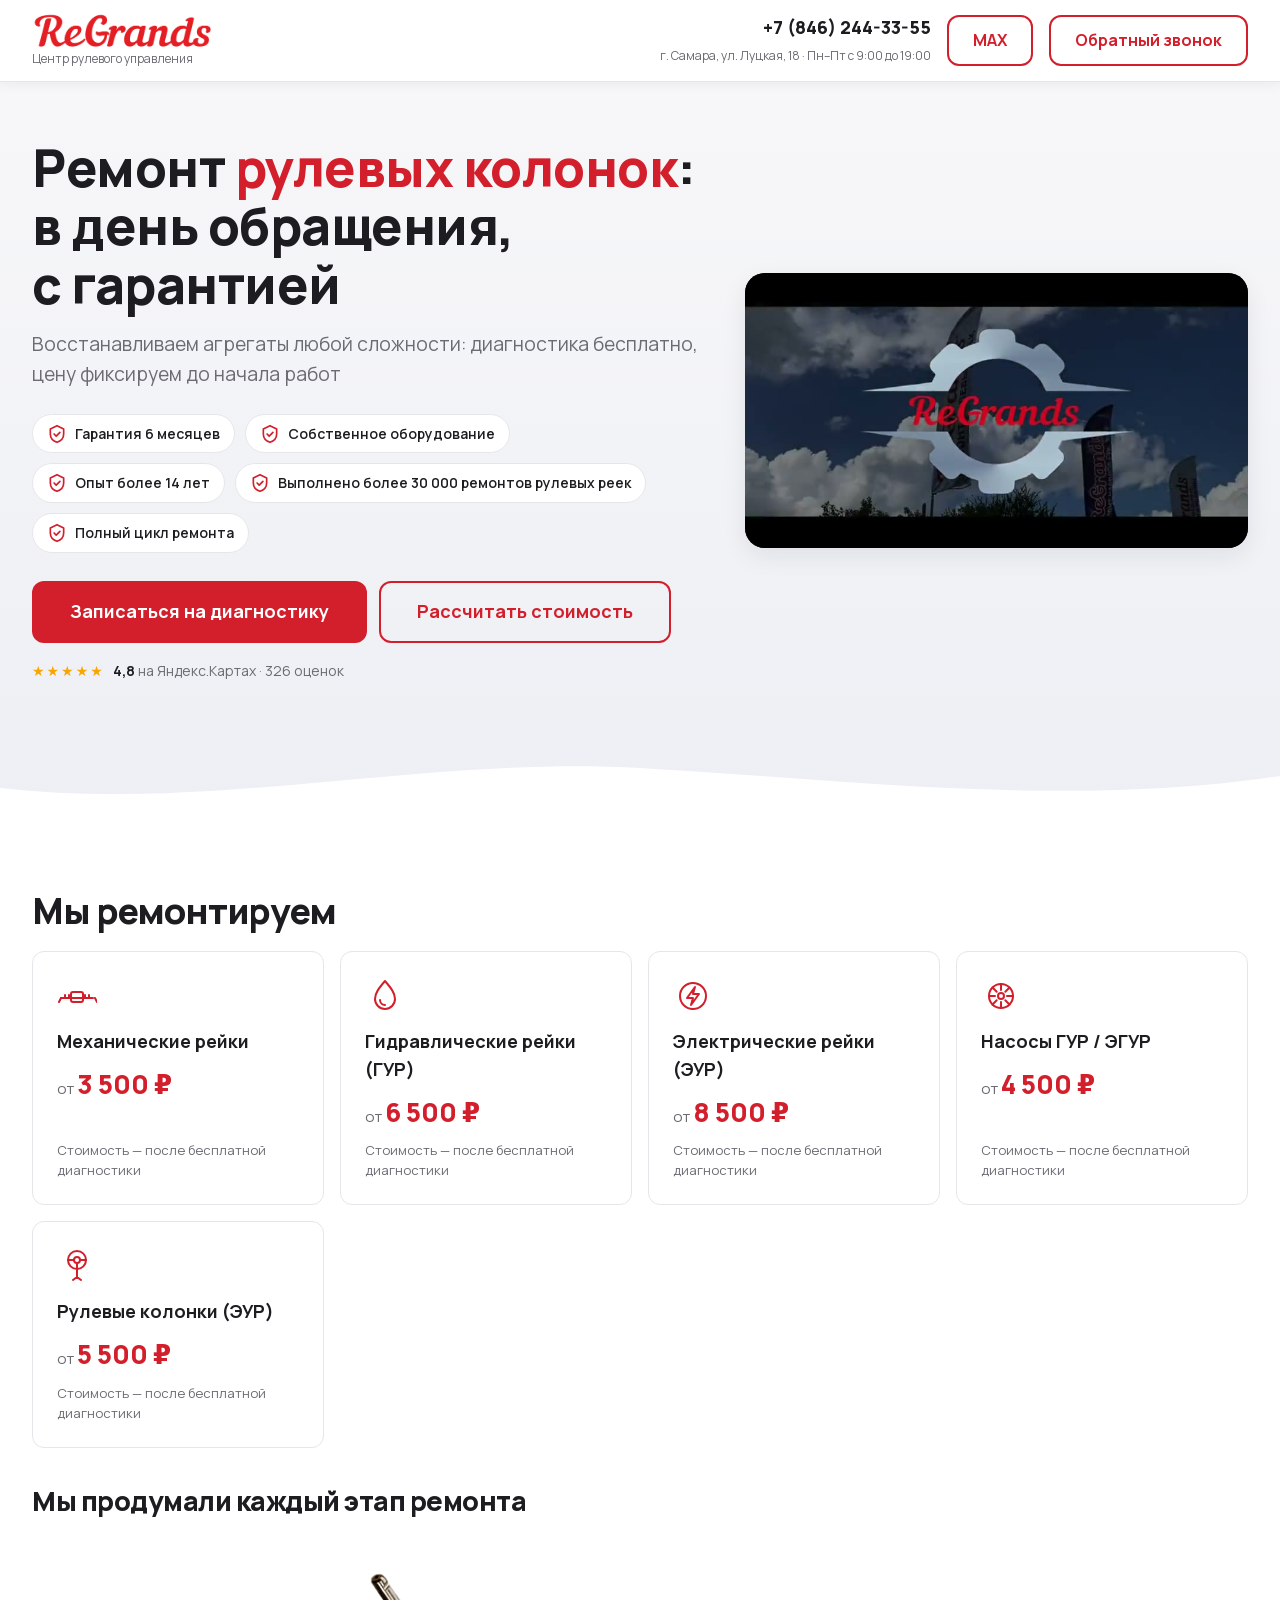
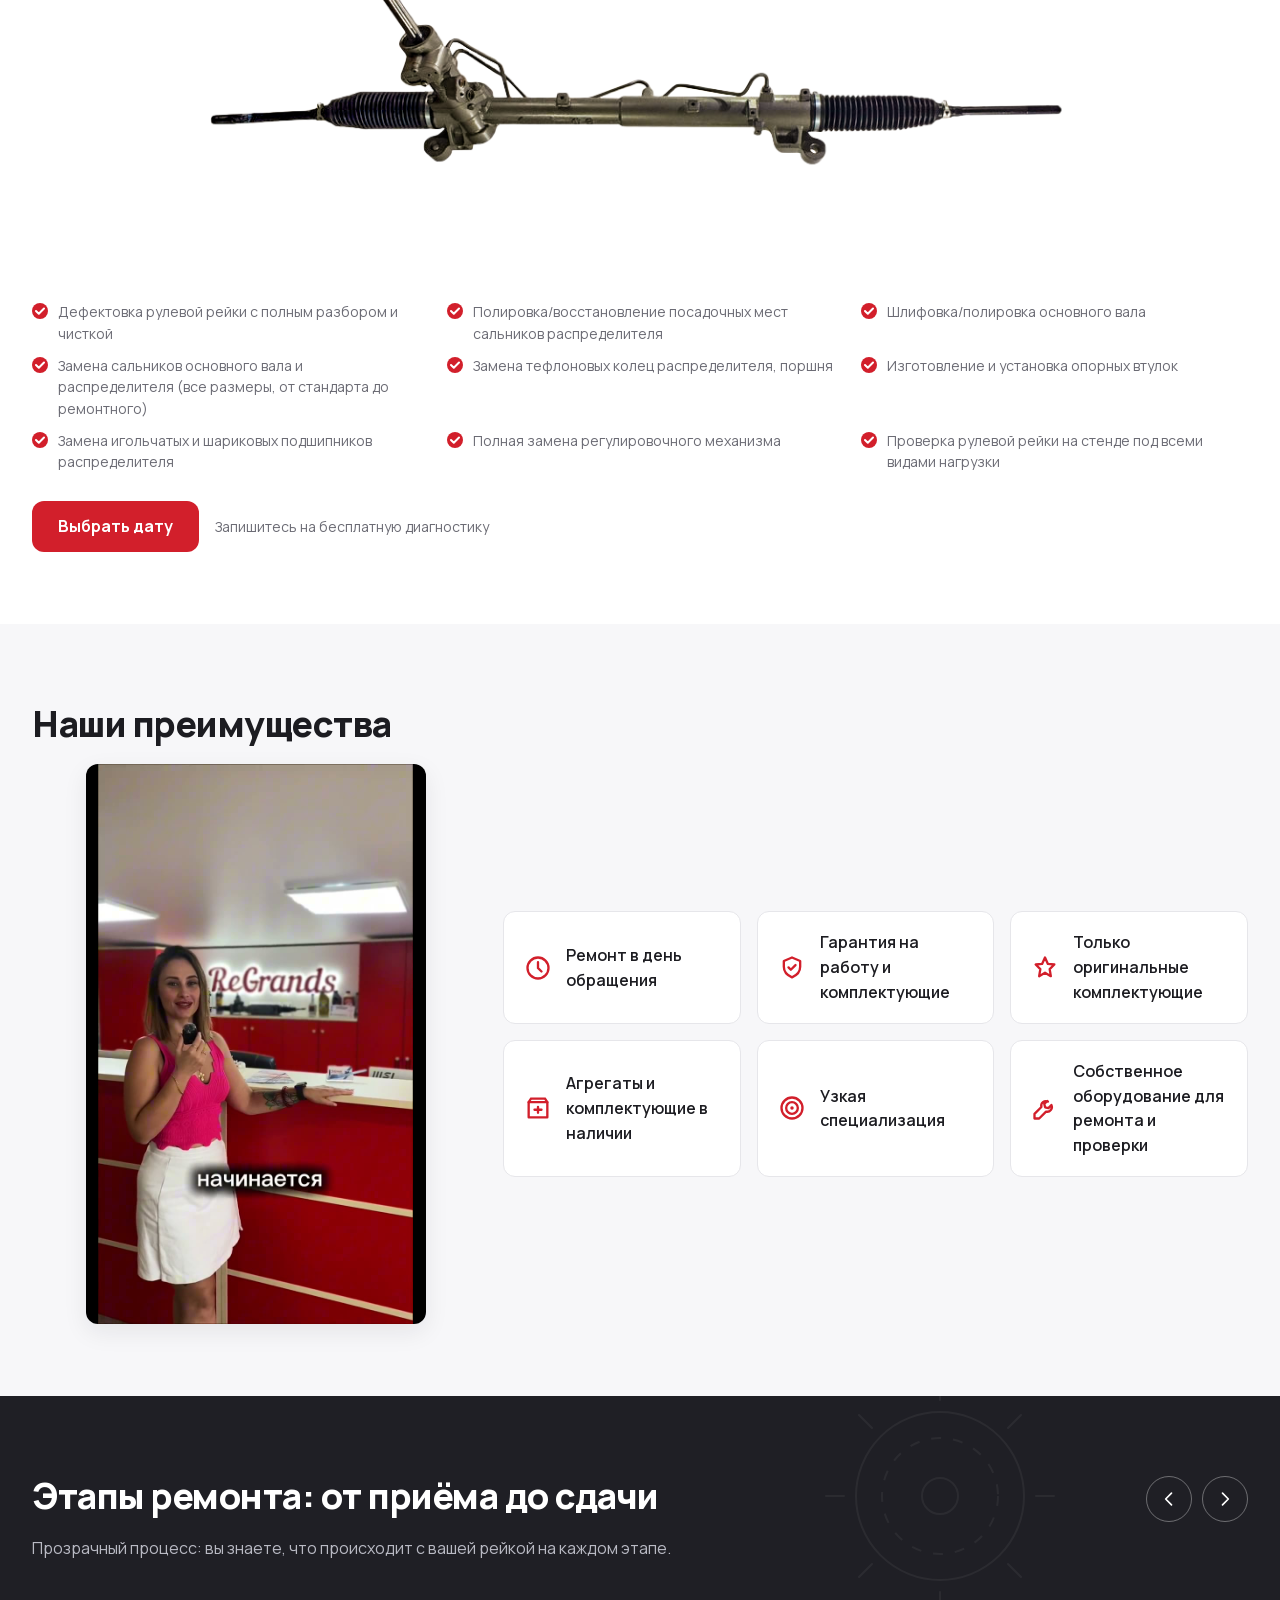
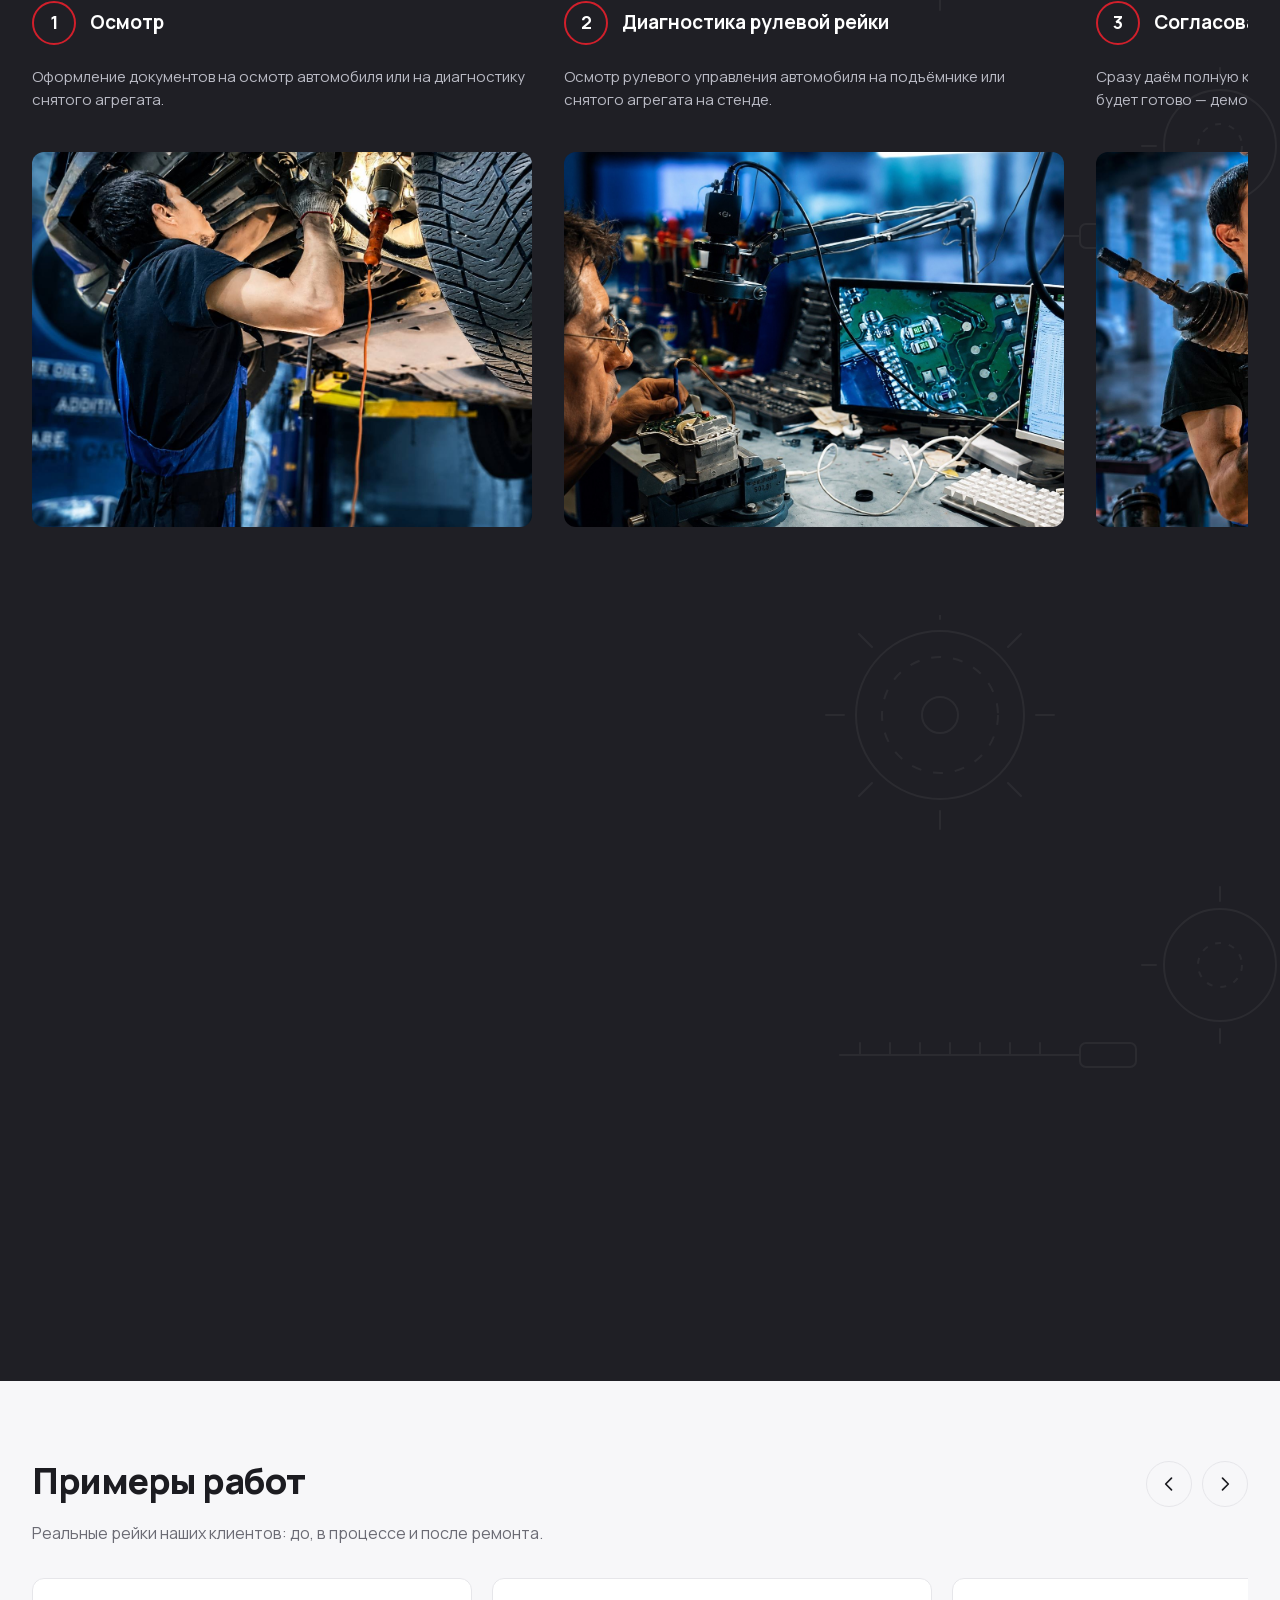
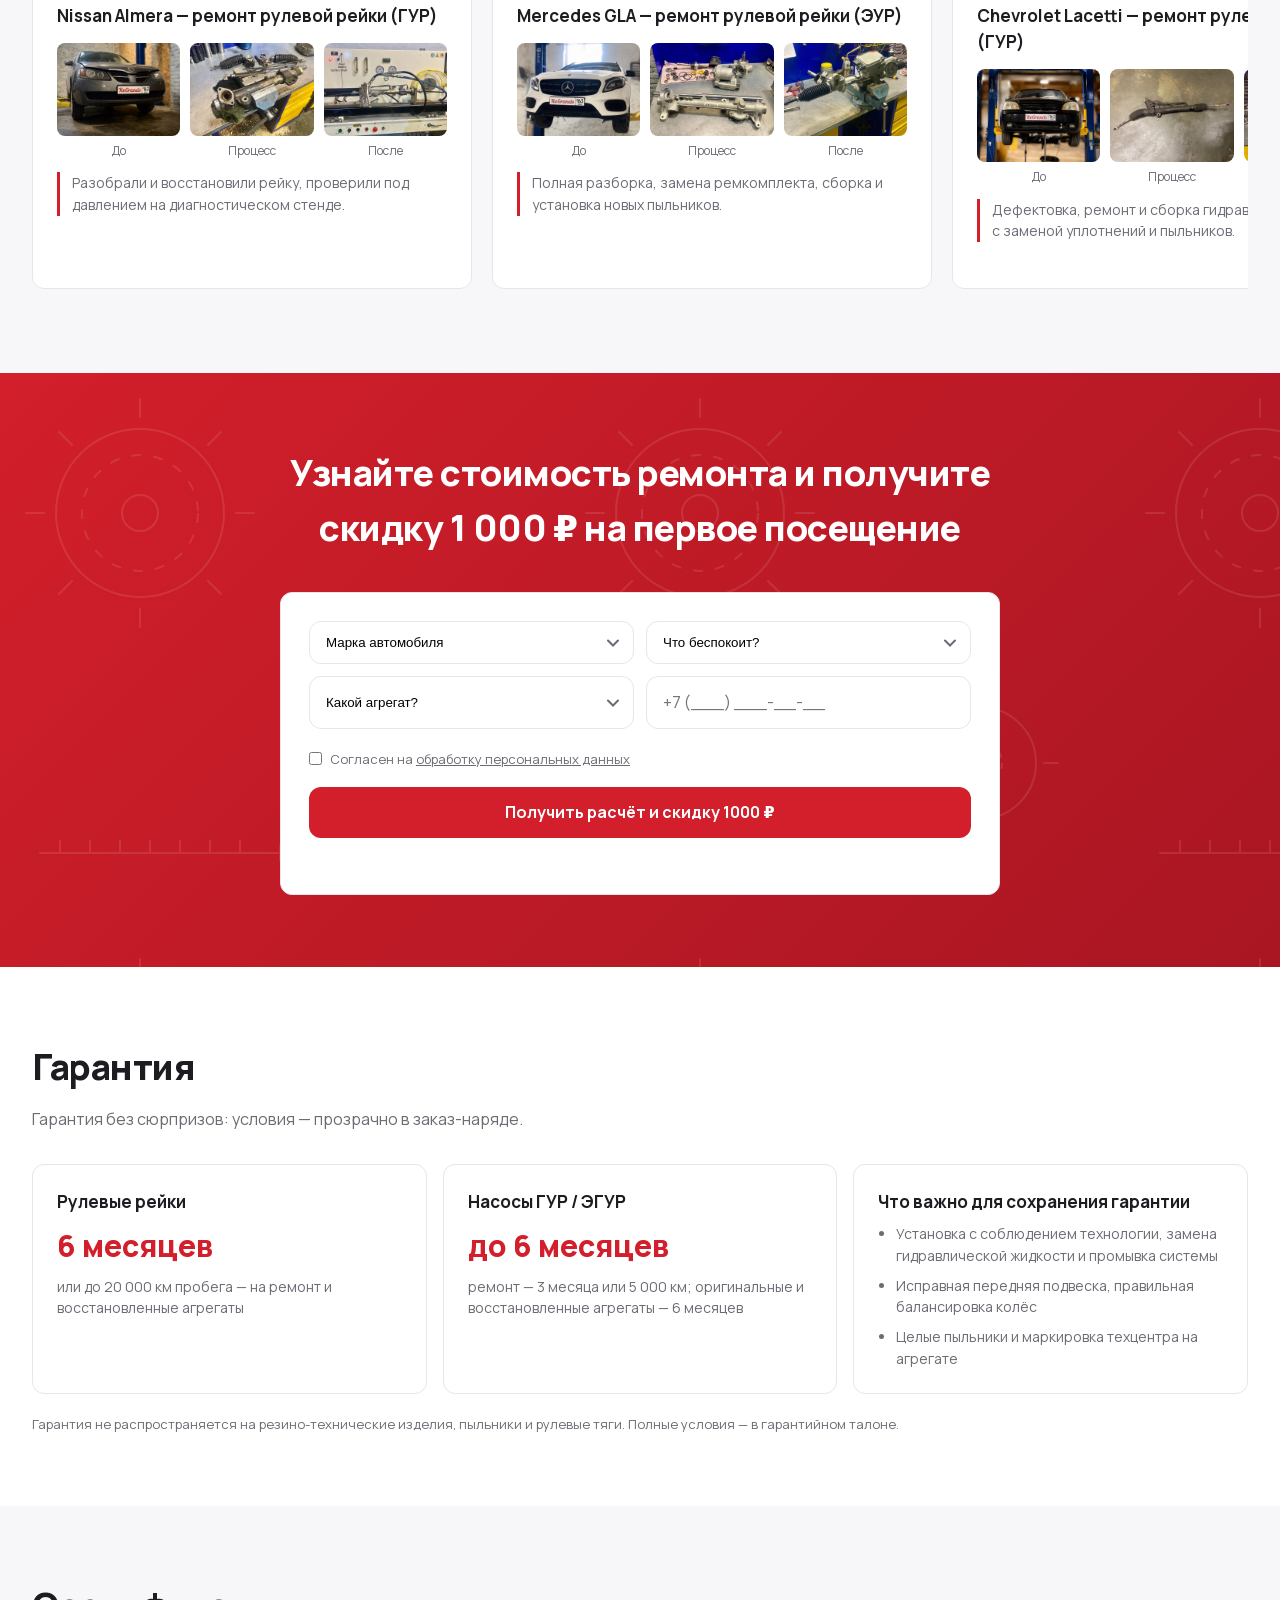
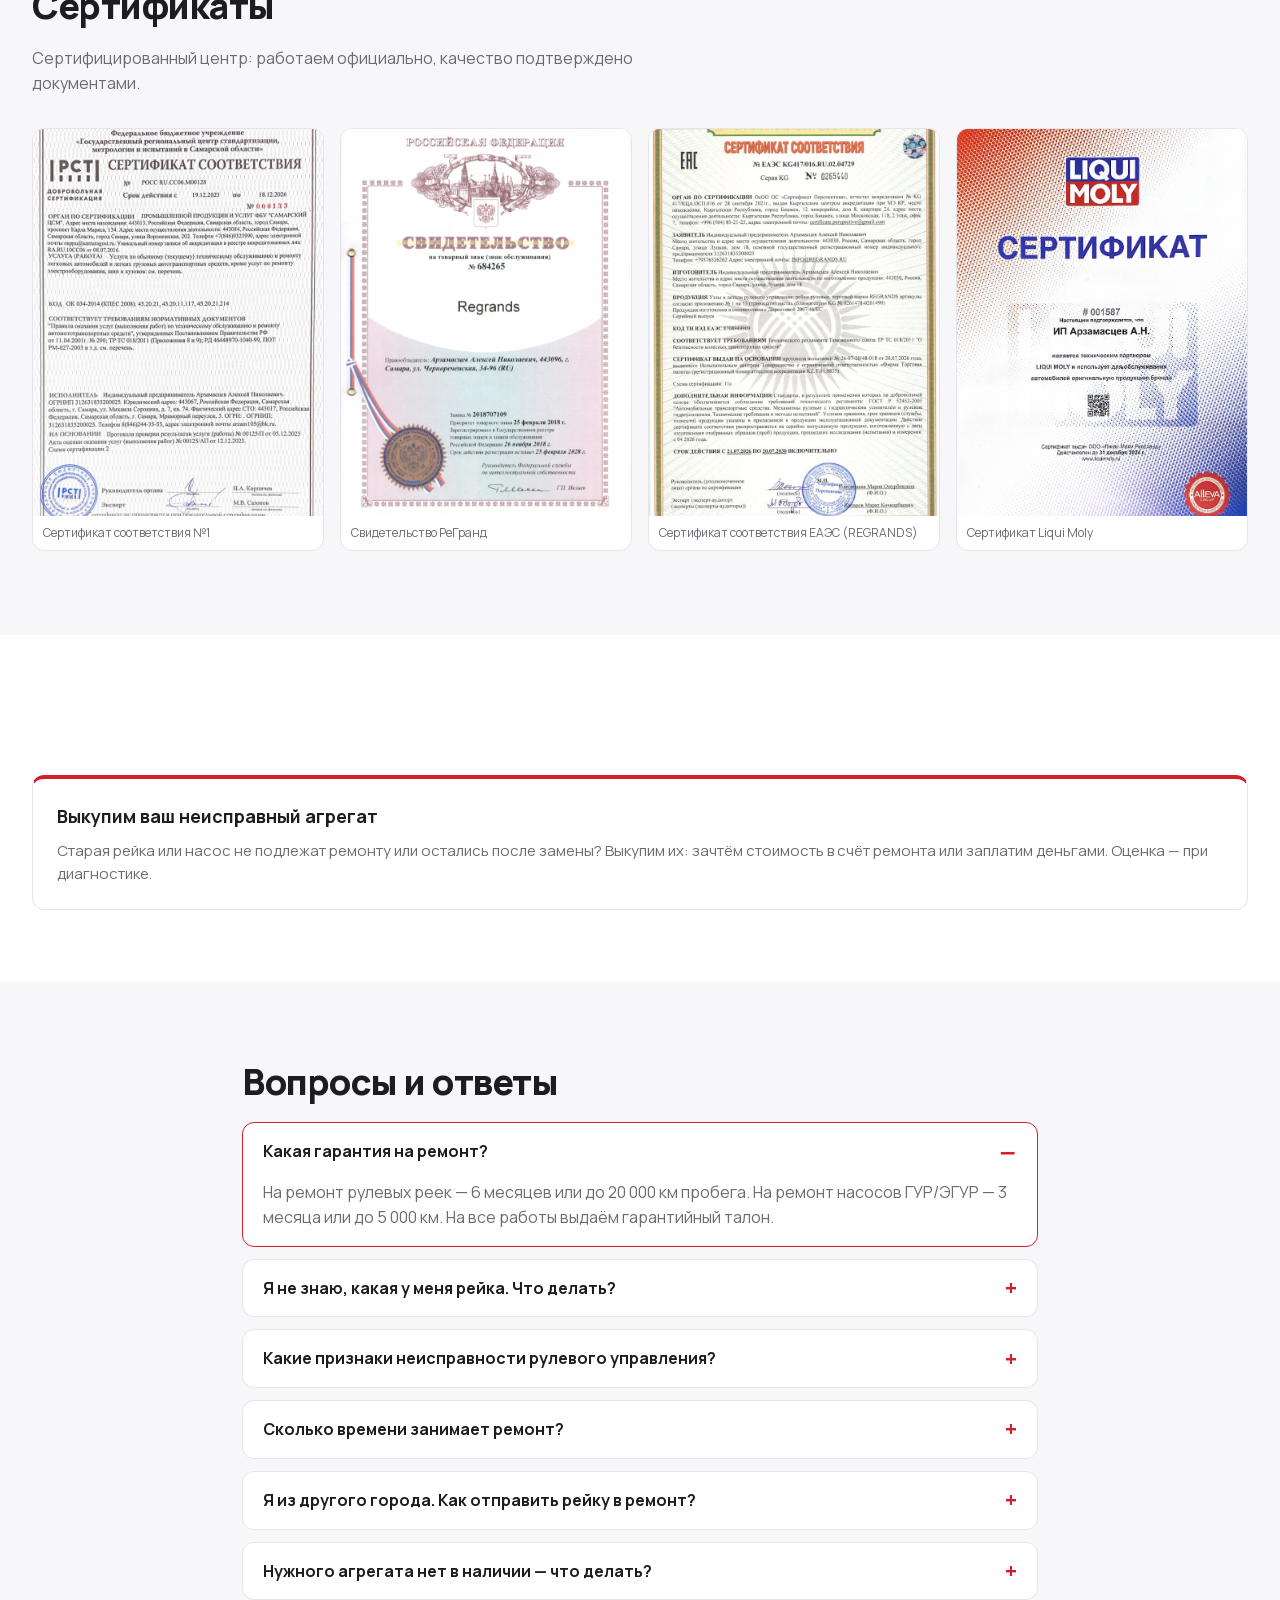
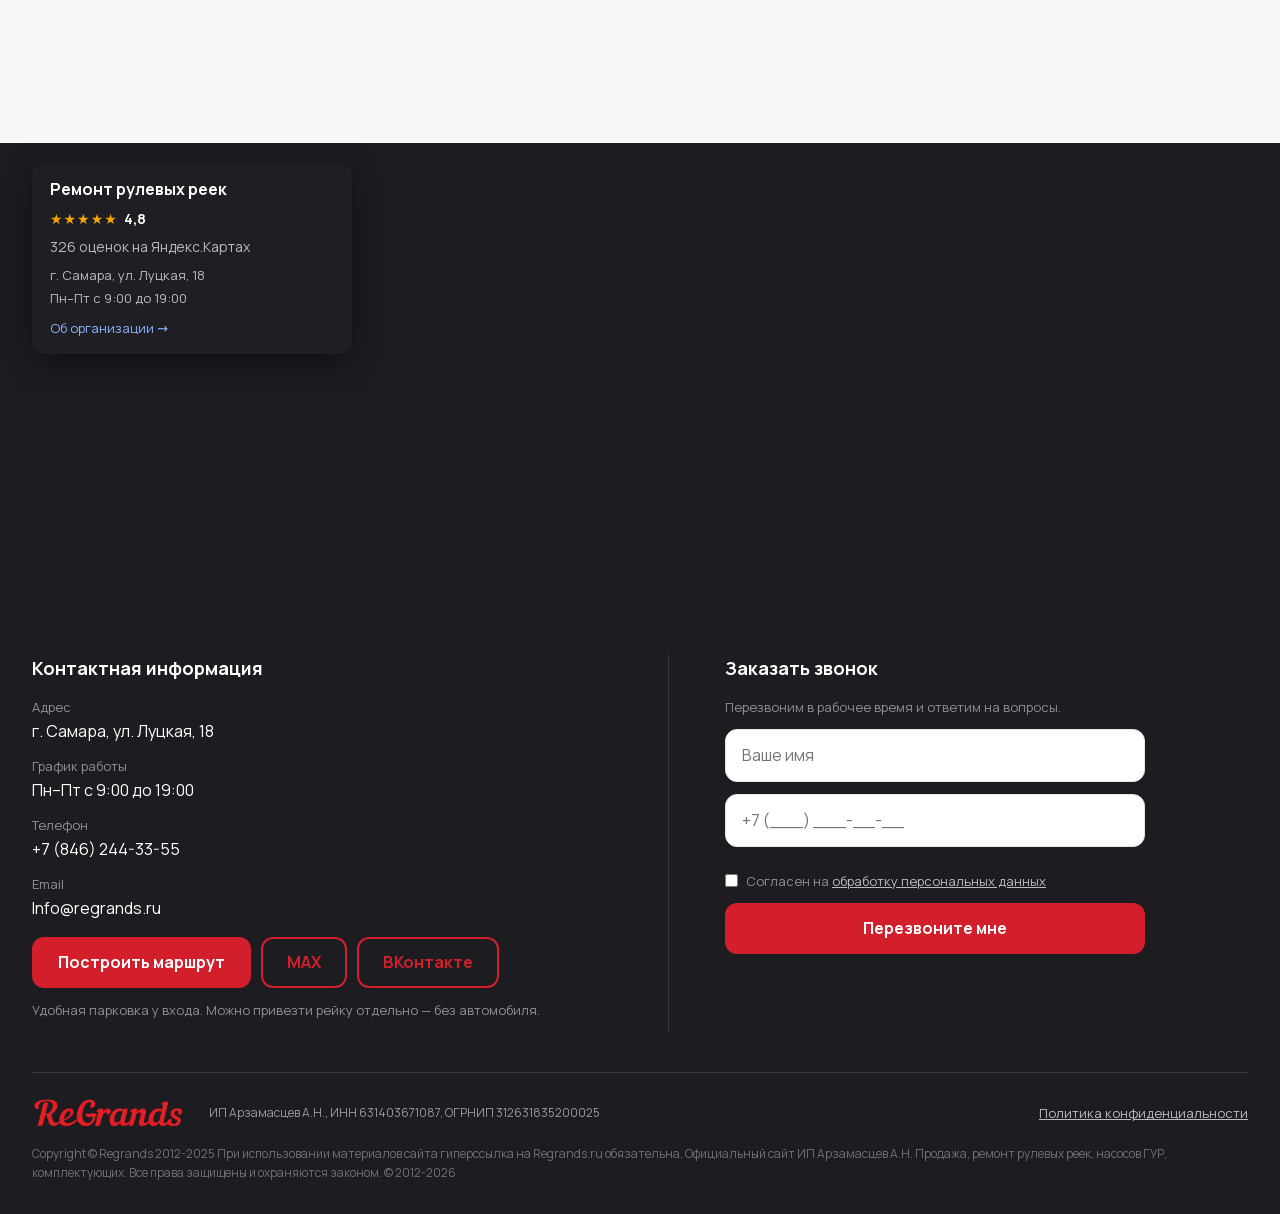
==== commit 96e2f7ad: "chore: preview — swapped videos, cases autoscroll Co-Authored-By: Claude Fable 5 <noreply@anthropic." ====
--- a/index.html
+++ b/index.html
@@ -194,14 +194,16 @@
 .hero__rating-stars { color: #f7a600; letter-spacing: 2px; }
 .hero__media { display: flex; justify-content: center; }
 .hero__media img { border-radius: var(--radius); box-shadow: var(--shadow); width: 100%; object-fit: cover; }
+/* Размер по натуральным пропорциям ролика — подходит и вертикальным, и горизонтальным. */
 .hero__video {
 	width: 100%;
-	max-width: 420px;
-	aspect-ratio: 9/16;
+	max-width: 560px;
+	max-height: 620px;
+	height: auto;
 	border-radius: 20px;
 	background: var(--c-ink);
 	box-shadow: var(--shadow);
-	object-fit: cover;
+	object-fit: contain;
 }
 .hero__secondary { margin-top: 16px; }
 @media (min-width: 1024px) {
@@ -305,11 +307,11 @@
 					</div>
 		<div class="hero__media">
 							<video class="hero__video" autoplay muted loop playsinline preload="metadata"
-					width="360" height="640"
+					width="848" height="464"
 					onclick="this.muted=!this.muted"
 					title="Нажмите, чтобы включить или выключить звук"
-					poster="wp-content/uploads/2026/07/regrands-priem-poster.jpg">
-					<source src="wp-content/uploads/2026/07/regrands-priem-klientov.mp4" type="video/mp4">
+					poster="wp-content/uploads/2026/08/benefits-video.jpg">
+					<source src="wp-content/uploads/2026/08/benefits-video.mp4" type="video/mp4">
 				</video>
 					</div>
 	</div>
@@ -408,8 +410,8 @@
 							<video class="benefits__video" autoplay muted loop playsinline preload="metadata"
 					onclick="this.muted=!this.muted"
 					title="Нажмите, чтобы включить или выключить звук"
-					poster="wp-content/uploads/2026/08/benefits-video.jpg">
-					<source src="wp-content/uploads/2026/08/benefits-video.mp4" type="video/mp4">
+					poster="wp-content/uploads/2026/07/regrands-priem-poster.jpg">
+					<source src="wp-content/uploads/2026/07/regrands-priem-klientov.mp4" type="video/mp4">
 				</video>
 					</div>
 	</div>
@@ -535,7 +537,7 @@
 					</div>
 	</div>
 </section>
-<section class="section section--soft cases" id="cases" data-carousel>
+<section class="section section--soft cases" id="cases" data-carousel data-carousel-autoplay="4500">
 	<div class="container">
 		<div class="process__topbar">
 			<div>
@@ -941,9 +943,19 @@
 			<input class="lead-form__input" type="text" name="name" placeholder="Ваше имя" maxlength="100" autocomplete="name">
 			<input class="lead-form__input" type="tel" name="phone" placeholder="+7 (___) ___-__-__" required data-phone autocomplete="tel">
 			<label class="lead-form__field-label" for="diag-date">Удобная дата диагностики (по желанию)</label>
-			<input class="lead-form__input" type="date" name="date" id="diag-date"
-				min="2026-08-03"
-				max="2026-09-02">
+			<select class="lead-form__input" name="date" id="diag-date">
+				<option value="">Выберите день</option>
+									<option value="2026-08-03">Пн, 3 августа</option>
+									<option value="2026-08-04">Вт, 4 августа</option>
+									<option value="2026-08-05">Ср, 5 августа</option>
+									<option value="2026-08-06">Чт, 6 августа</option>
+									<option value="2026-08-07">Пт, 7 августа</option>
+									<option value="2026-08-10">Пн, 10 августа</option>
+									<option value="2026-08-11">Вт, 11 августа</option>
+									<option value="2026-08-12">Ср, 12 августа</option>
+									<option value="2026-08-13">Чт, 13 августа</option>
+									<option value="2026-08-14">Пт, 14 августа</option>
+							</select>
 			<input type="text" name="website" class="hp-field" tabindex="-1" autocomplete="off" aria-hidden="true">
 			<input type="hidden" name="ts" value="">
 			<label class="consent">
--- a/wp-content/themes/regrand/assets/css/main.css
+++ b/wp-content/themes/regrand/assets/css/main.css
@@ -88,14 +88,16 @@
 /* ============ УТП ============ */
 .benefits__layout { display: grid; gap: 24px; }
 @media (min-width: 1024px) {
-	.benefits__layout--video { grid-template-columns: 0.9fr 1.1fr; align-items: stretch; }
-	.benefits__layout--video .benefits__video { order: -1; height: 100%; aspect-ratio: auto; min-height: 300px; }
-	.benefits__layout--video .benefits__grid { align-content: stretch; }
+	.benefits__layout--video { grid-template-columns: 0.75fr 1.25fr; align-items: center; }
+	.benefits__layout--video .benefits__video { order: -1; max-height: 560px; }
 }
 .benefits__video {
+	display: block;
 	width: 100%;
-	aspect-ratio: 16/9;
-	object-fit: cover;
+	max-width: 340px;
+	height: auto;
+	margin: 0 auto;
+	object-fit: contain;
 	border-radius: var(--radius);
 	background: #000;
 	box-shadow: var(--shadow);
--- a/wp-content/themes/regrand/assets/css/main.css
+++ b/wp-content/themes/regrand/assets/css/main.css
@@ -88,14 +88,16 @@
 /* ============ УТП ============ */
 .benefits__layout { display: grid; gap: 24px; }
 @media (min-width: 1024px) {
-	.benefits__layout--video { grid-template-columns: 0.9fr 1.1fr; align-items: stretch; }
-	.benefits__layout--video .benefits__video { order: -1; height: 100%; aspect-ratio: auto; min-height: 300px; }
-	.benefits__layout--video .benefits__grid { align-content: stretch; }
+	.benefits__layout--video { grid-template-columns: 0.75fr 1.25fr; align-items: center; }
+	.benefits__layout--video .benefits__video { order: -1; max-height: 560px; }
 }
 .benefits__video {
+	display: block;
 	width: 100%;
-	aspect-ratio: 16/9;
-	object-fit: cover;
+	max-width: 340px;
+	height: auto;
+	margin: 0 auto;
+	object-fit: contain;
 	border-radius: var(--radius);
 	background: #000;
 	box-shadow: var(--shadow);
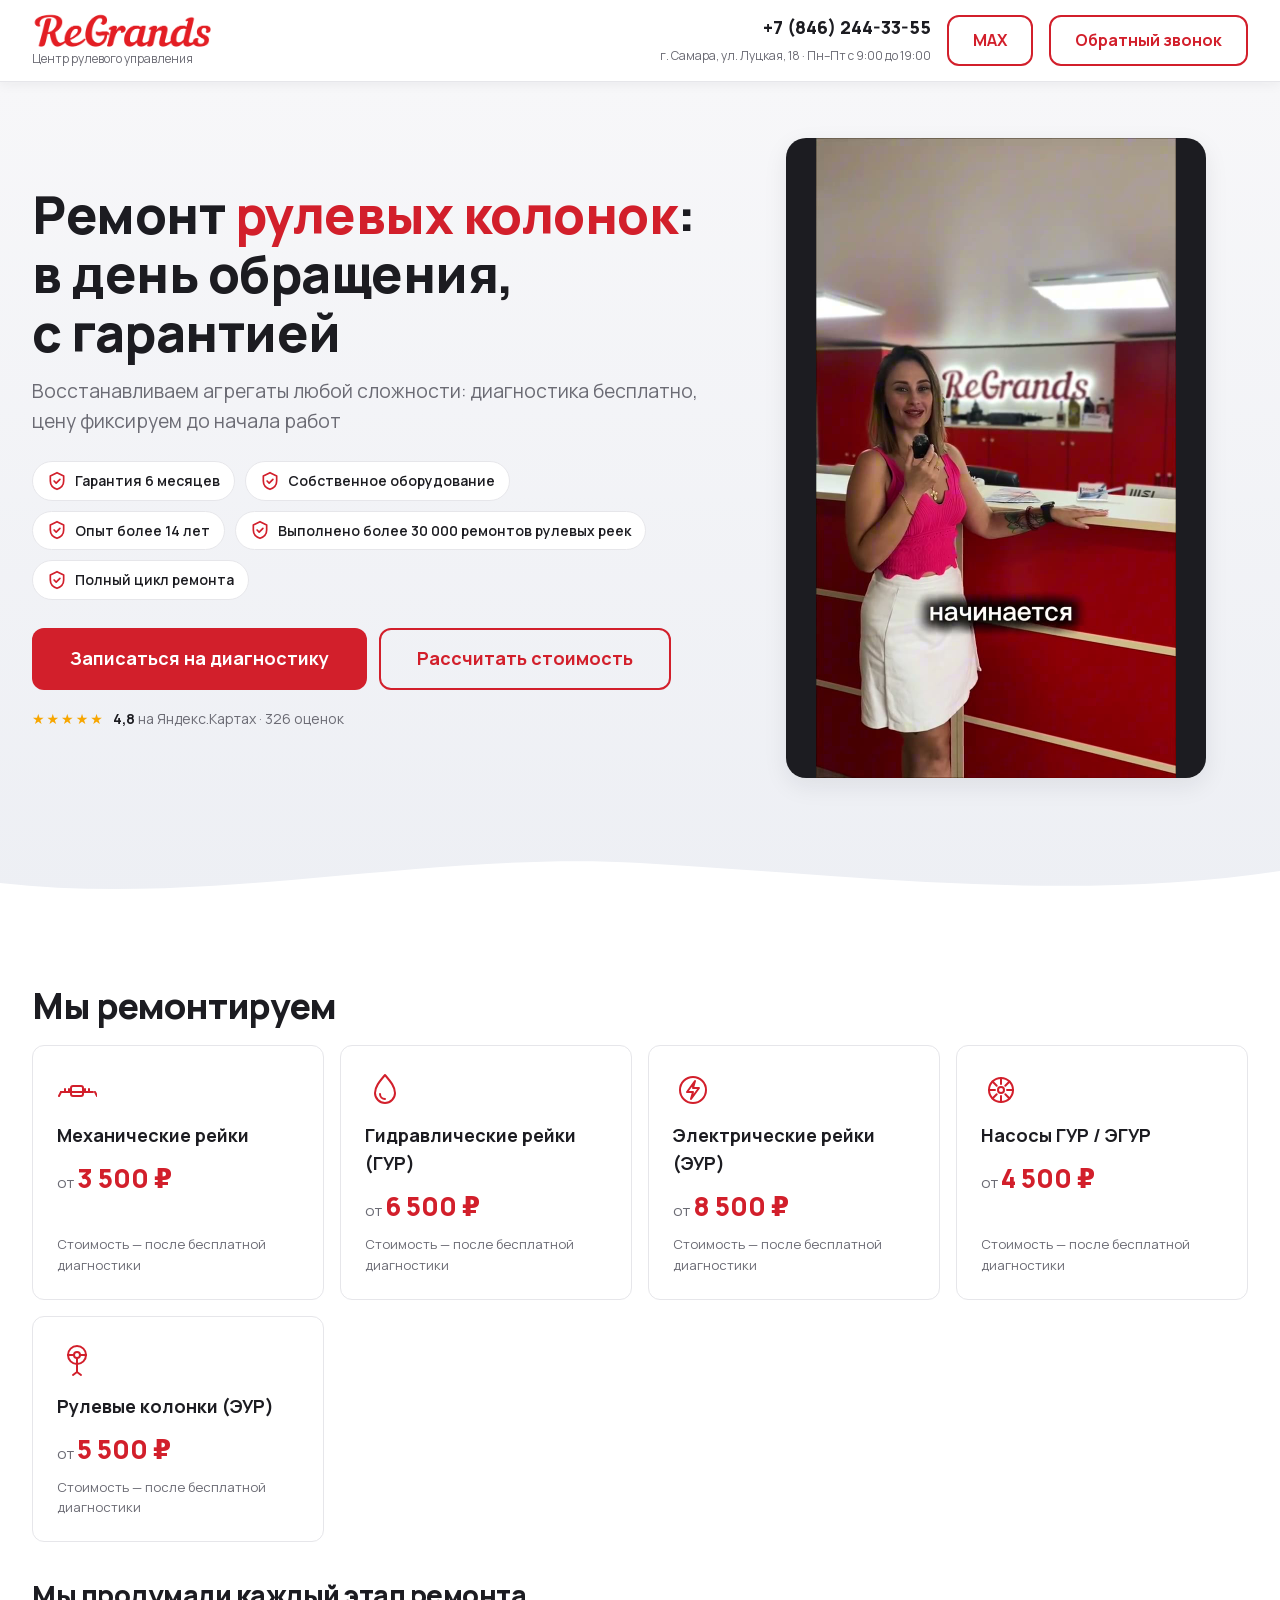
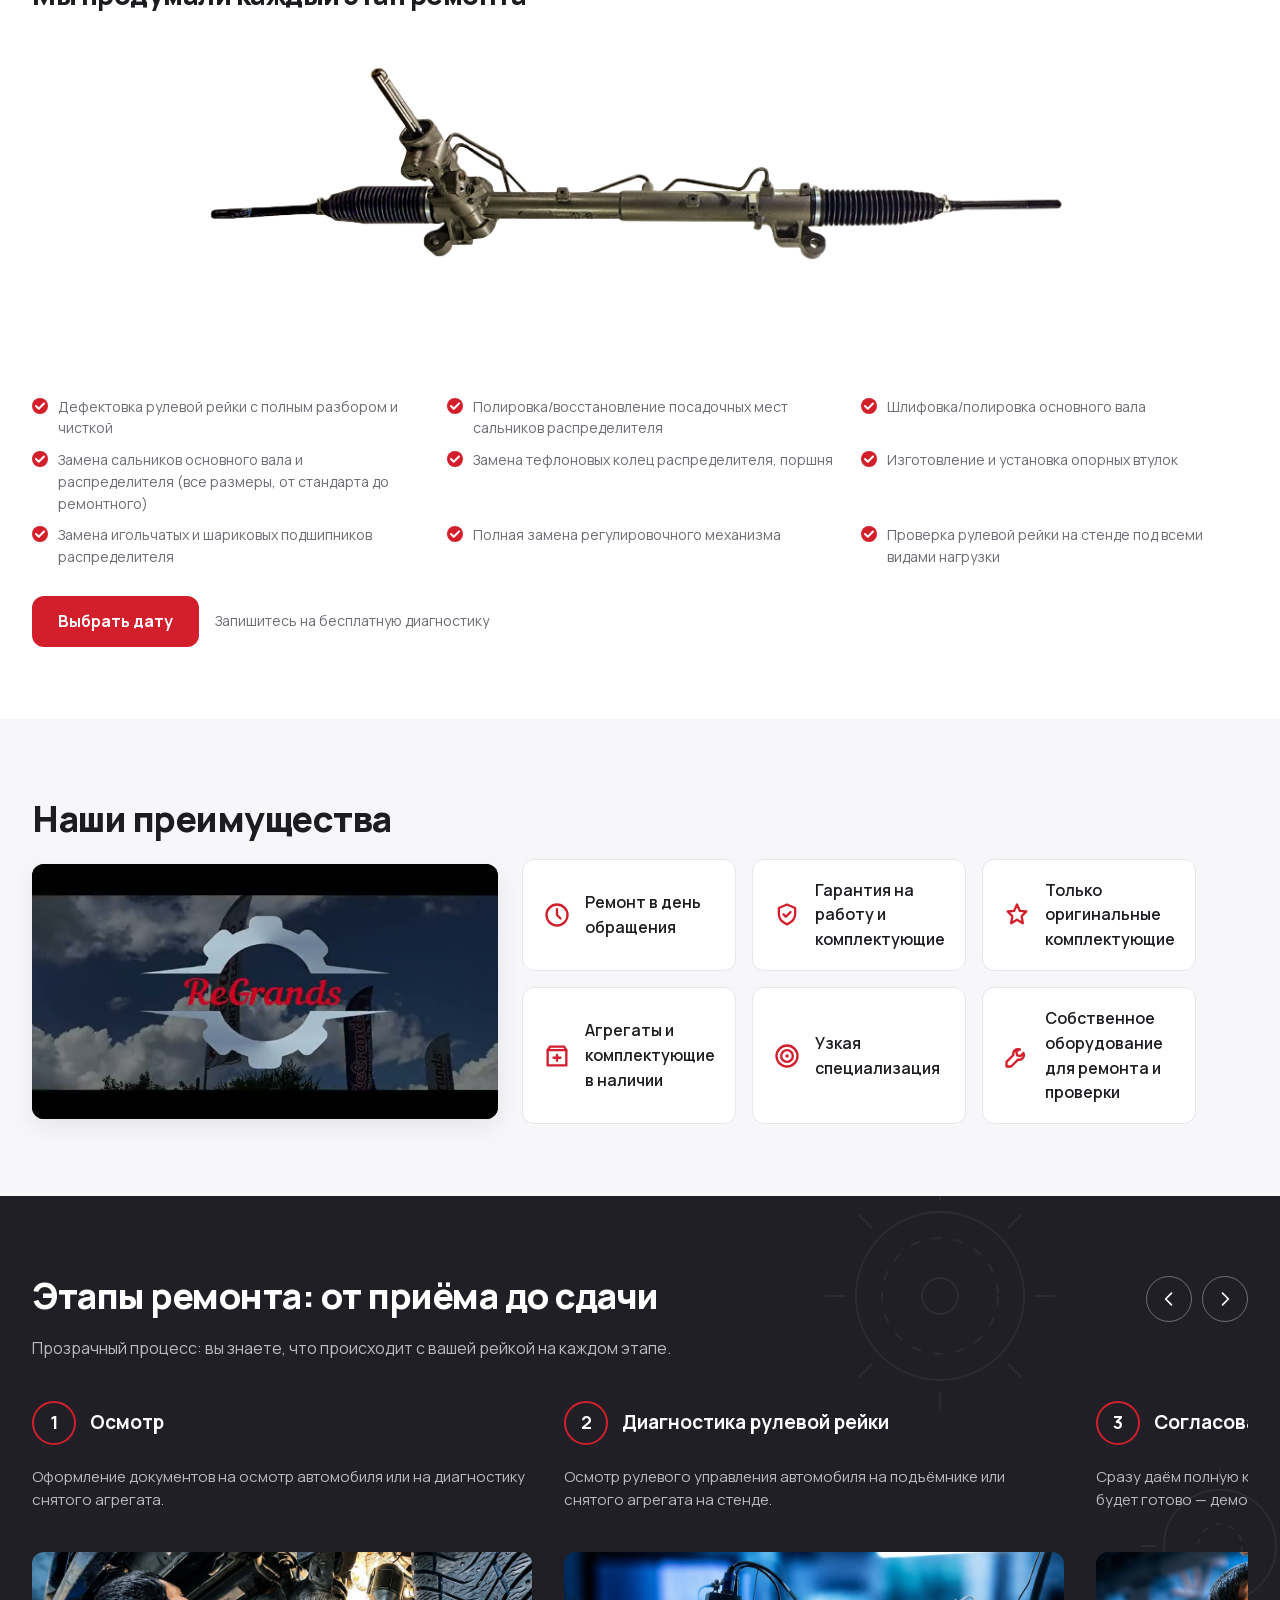
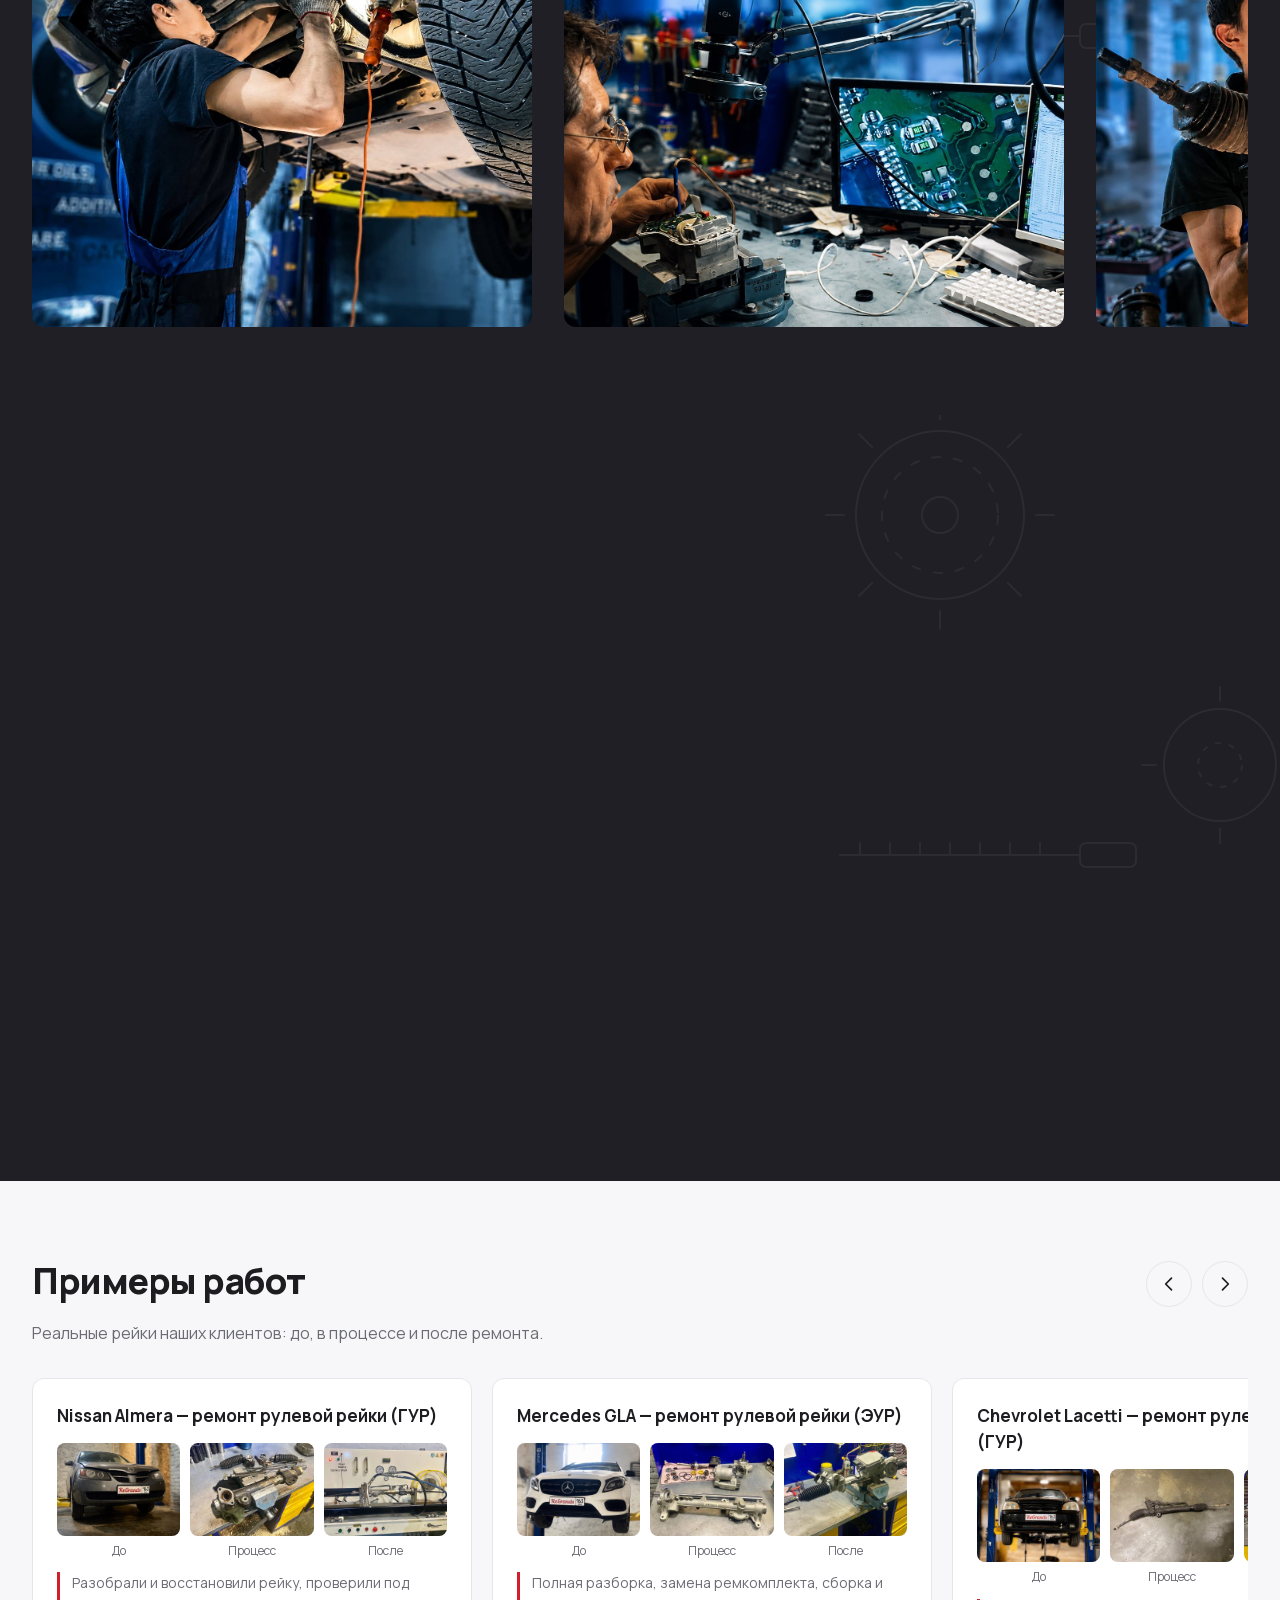
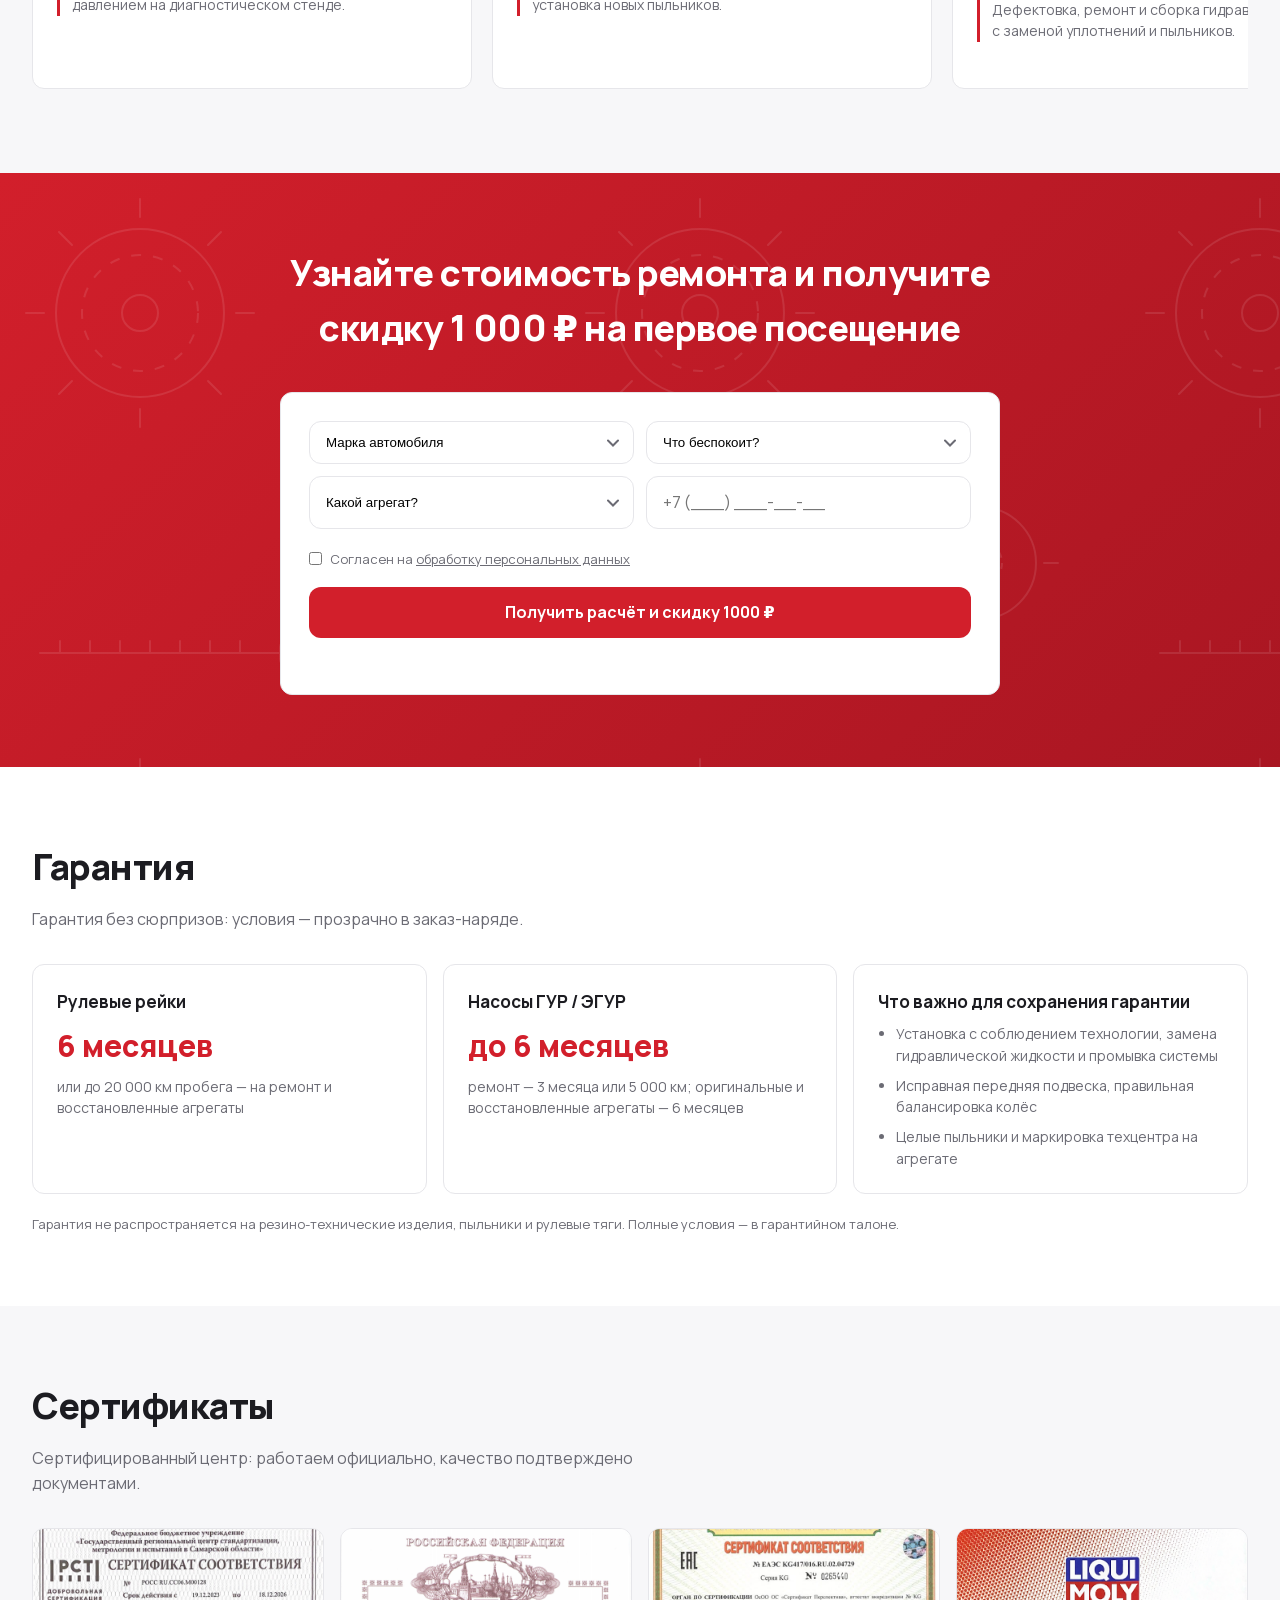
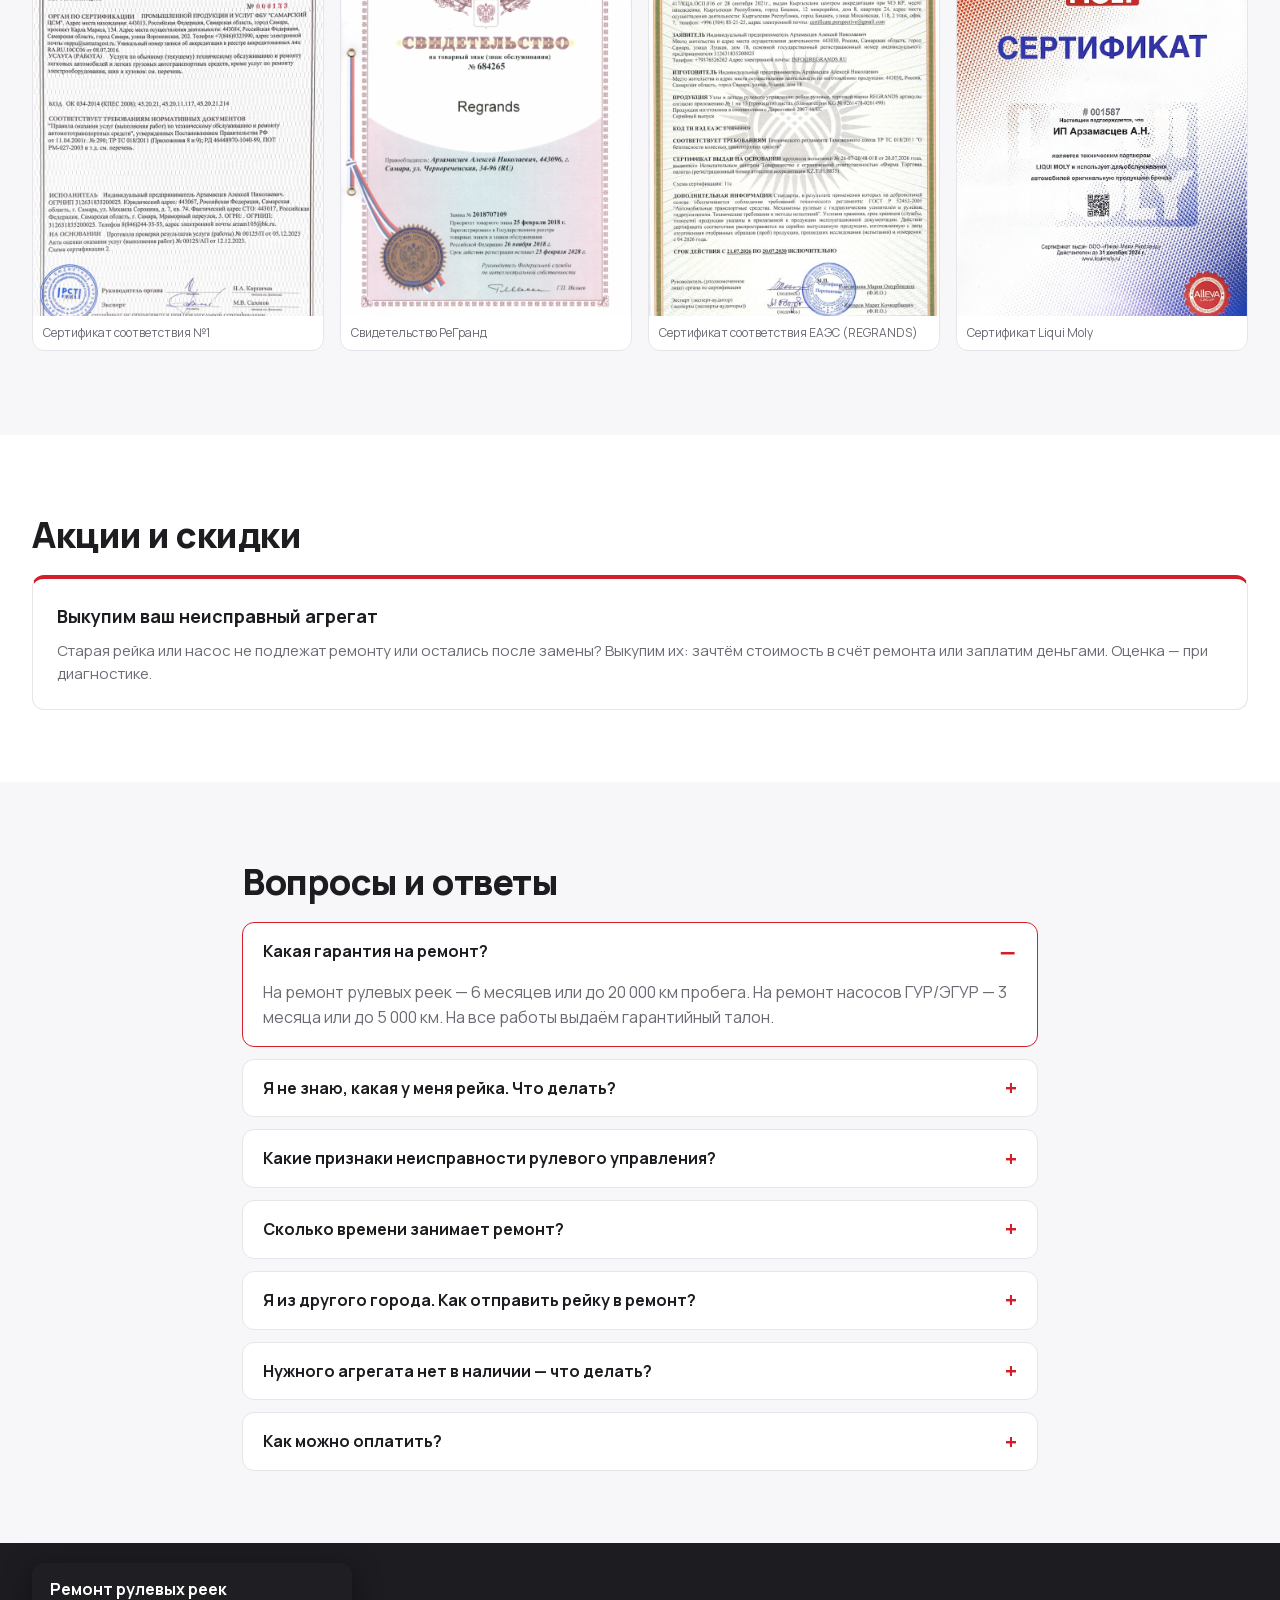
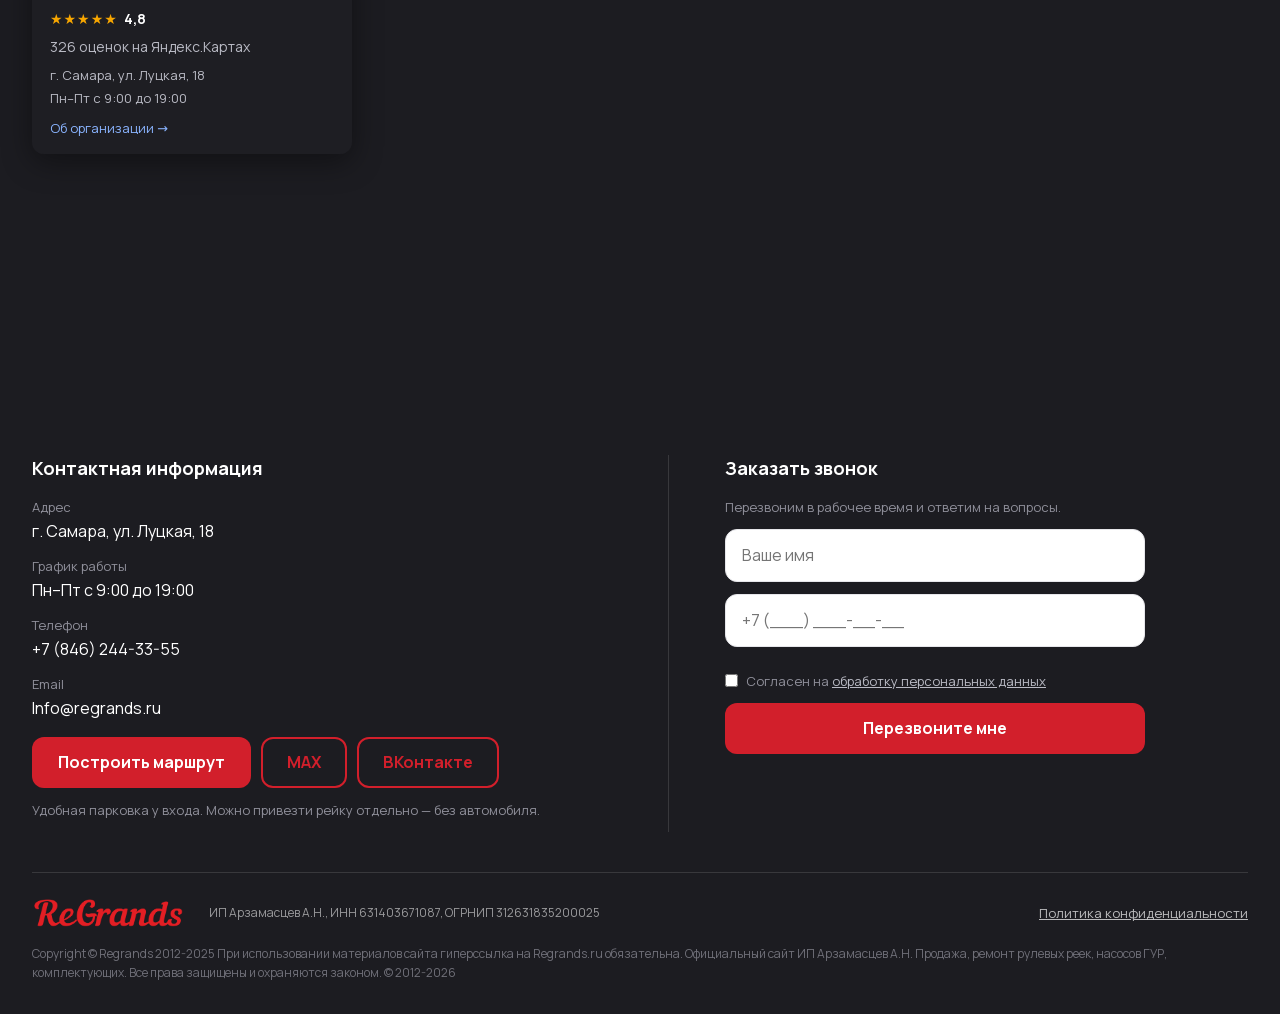
==== commit 65e2e5c2: "chore: preview — videos back to original slots Co-Authored-By: Claude Fable 5 <noreply@anthropic.com" ====
--- a/index.html
+++ b/index.html
@@ -197,8 +197,8 @@
 /* Размер по натуральным пропорциям ролика — подходит и вертикальным, и горизонтальным. */
 .hero__video {
 	width: 100%;
-	max-width: 560px;
-	max-height: 620px;
+	max-width: 420px;
+	max-height: 640px;
 	height: auto;
 	border-radius: 20px;
 	background: var(--c-ink);
@@ -307,11 +307,11 @@
 					</div>
 		<div class="hero__media">
 							<video class="hero__video" autoplay muted loop playsinline preload="metadata"
-					width="848" height="464"
+					width="360" height="640"
 					onclick="this.muted=!this.muted"
 					title="Нажмите, чтобы включить или выключить звук"
-					poster="wp-content/uploads/2026/08/benefits-video.jpg">
-					<source src="wp-content/uploads/2026/08/benefits-video.mp4" type="video/mp4">
+					poster="wp-content/uploads/2026/07/regrands-priem-poster.jpg">
+					<source src="wp-content/uploads/2026/07/regrands-priem-klientov.mp4" type="video/mp4">
 				</video>
 					</div>
 	</div>
@@ -410,8 +410,8 @@
 							<video class="benefits__video" autoplay muted loop playsinline preload="metadata"
 					onclick="this.muted=!this.muted"
 					title="Нажмите, чтобы включить или выключить звук"
-					poster="wp-content/uploads/2026/07/regrands-priem-poster.jpg">
-					<source src="wp-content/uploads/2026/07/regrands-priem-klientov.mp4" type="video/mp4">
+					poster="wp-content/uploads/2026/08/benefits-video.jpg">
+					<source src="wp-content/uploads/2026/08/benefits-video.mp4" type="video/mp4">
 				</video>
 					</div>
 	</div>
--- a/wp-content/themes/regrand/assets/css/main.css
+++ b/wp-content/themes/regrand/assets/css/main.css
@@ -88,13 +88,12 @@
 /* ============ УТП ============ */
 .benefits__layout { display: grid; gap: 24px; }
 @media (min-width: 1024px) {
-	.benefits__layout--video { grid-template-columns: 0.75fr 1.25fr; align-items: center; }
+	.benefits__layout--video { grid-template-columns: 0.9fr 1.1fr; align-items: center; }
 	.benefits__layout--video .benefits__video { order: -1; max-height: 560px; }
 }
 .benefits__video {
 	display: block;
 	width: 100%;
-	max-width: 340px;
 	height: auto;
 	margin: 0 auto;
 	object-fit: contain;
--- a/wp-content/themes/regrand/assets/css/main.css
+++ b/wp-content/themes/regrand/assets/css/main.css
@@ -88,13 +88,12 @@
 /* ============ УТП ============ */
 .benefits__layout { display: grid; gap: 24px; }
 @media (min-width: 1024px) {
-	.benefits__layout--video { grid-template-columns: 0.75fr 1.25fr; align-items: center; }
+	.benefits__layout--video { grid-template-columns: 0.9fr 1.1fr; align-items: center; }
 	.benefits__layout--video .benefits__video { order: -1; max-height: 560px; }
 }
 .benefits__video {
 	display: block;
 	width: 100%;
-	max-width: 340px;
 	height: auto;
 	margin: 0 auto;
 	object-fit: contain;
